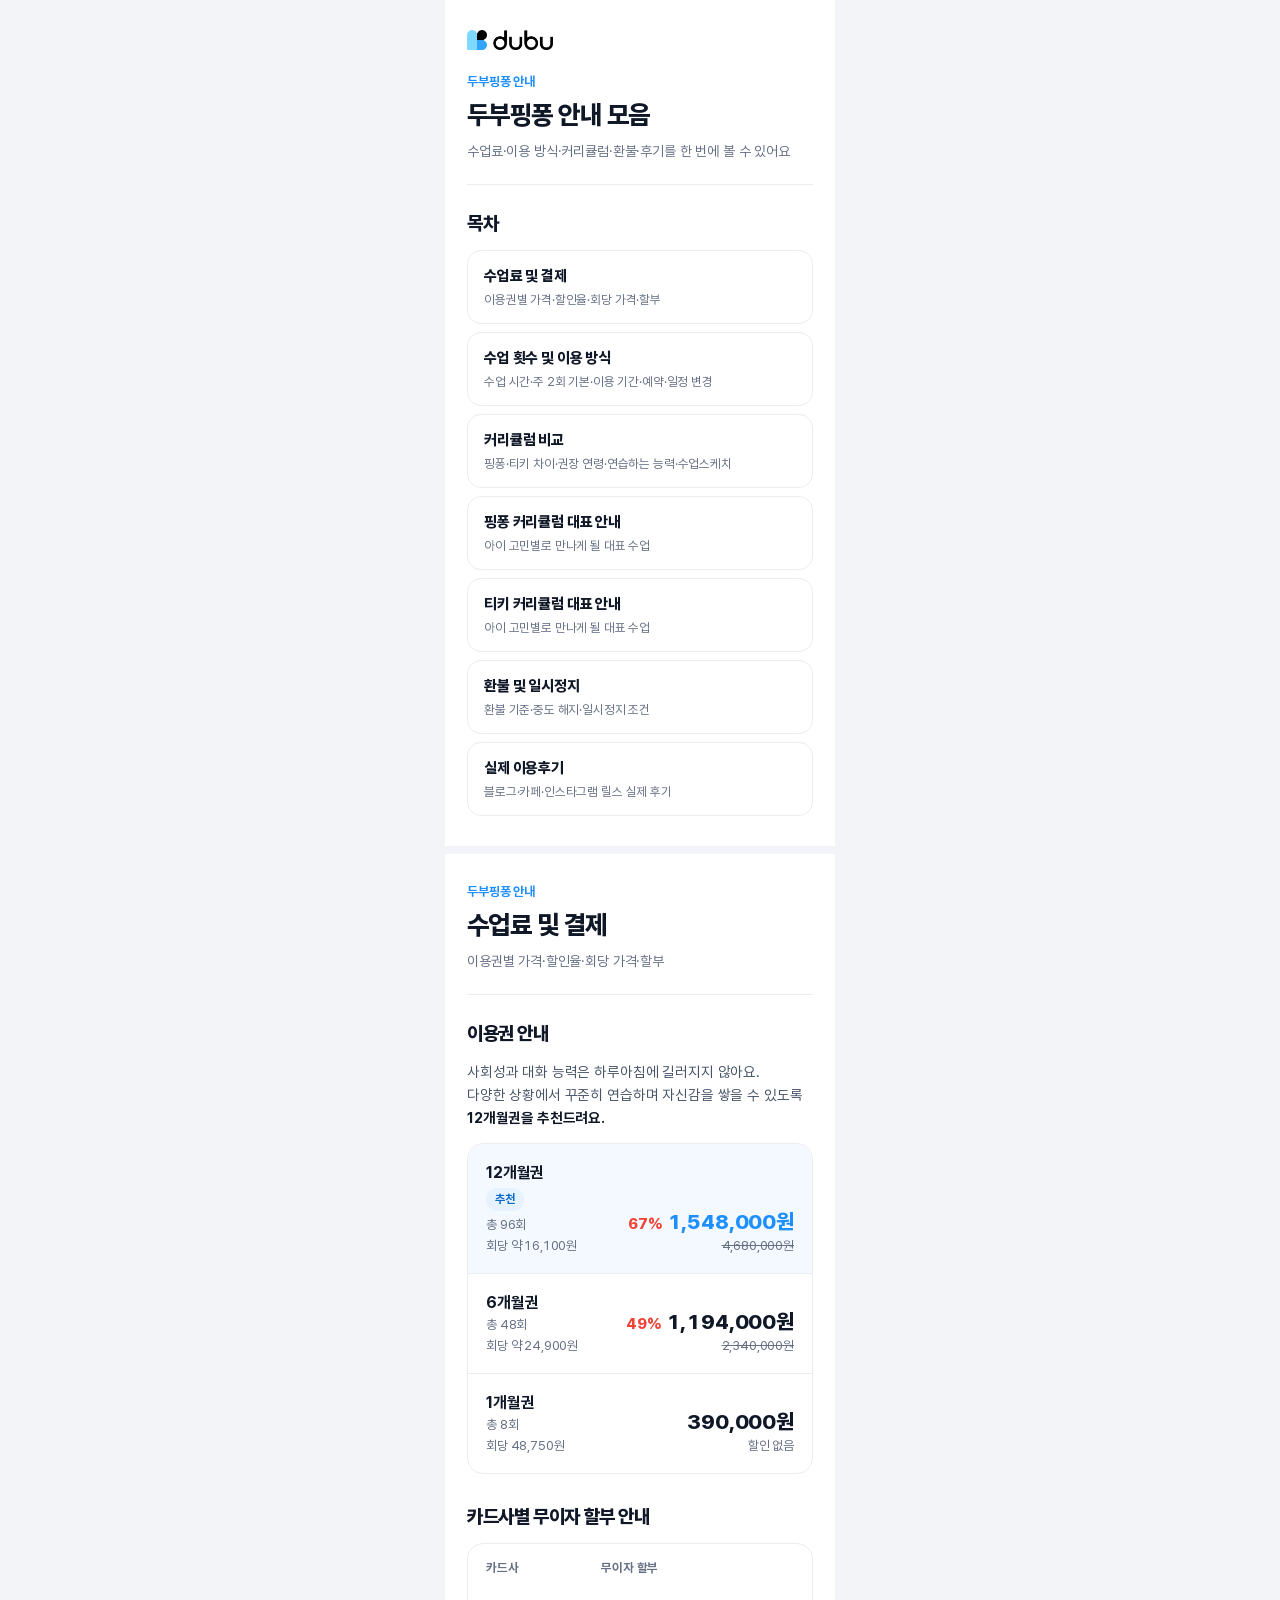
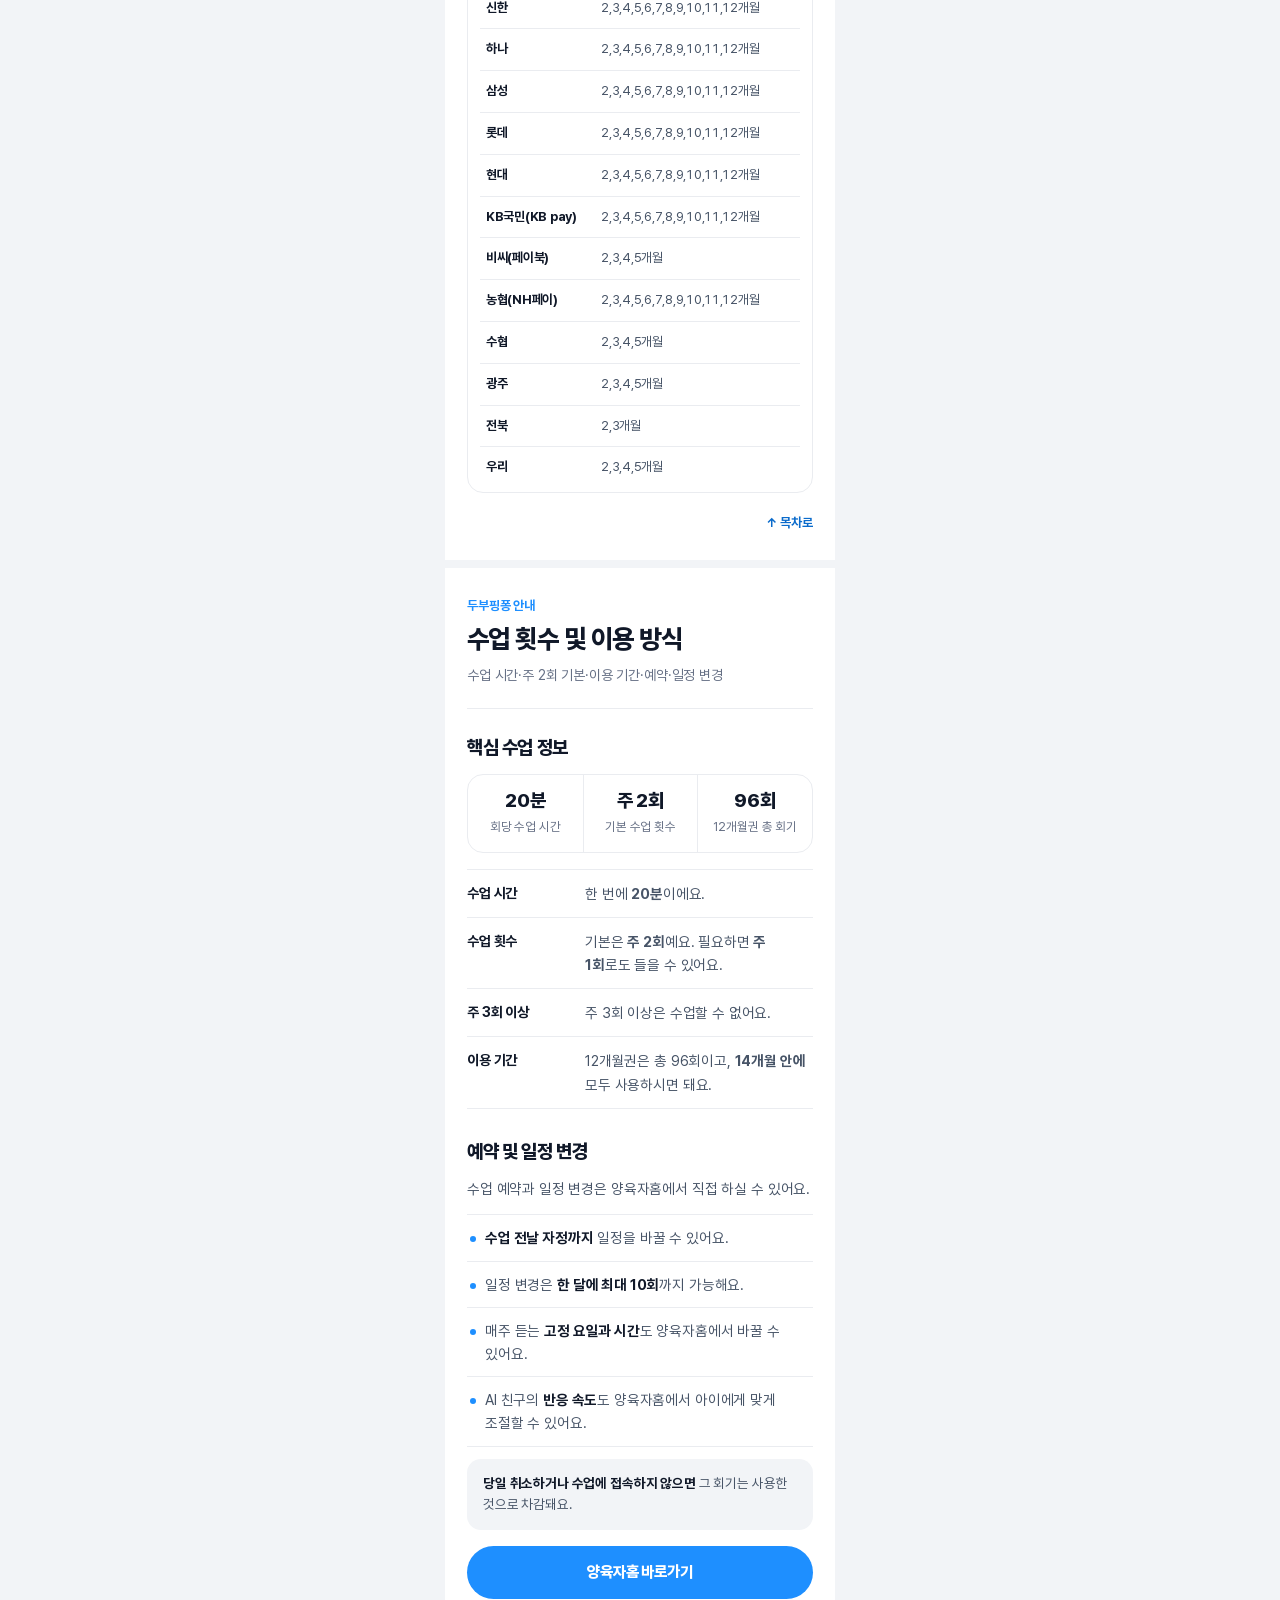
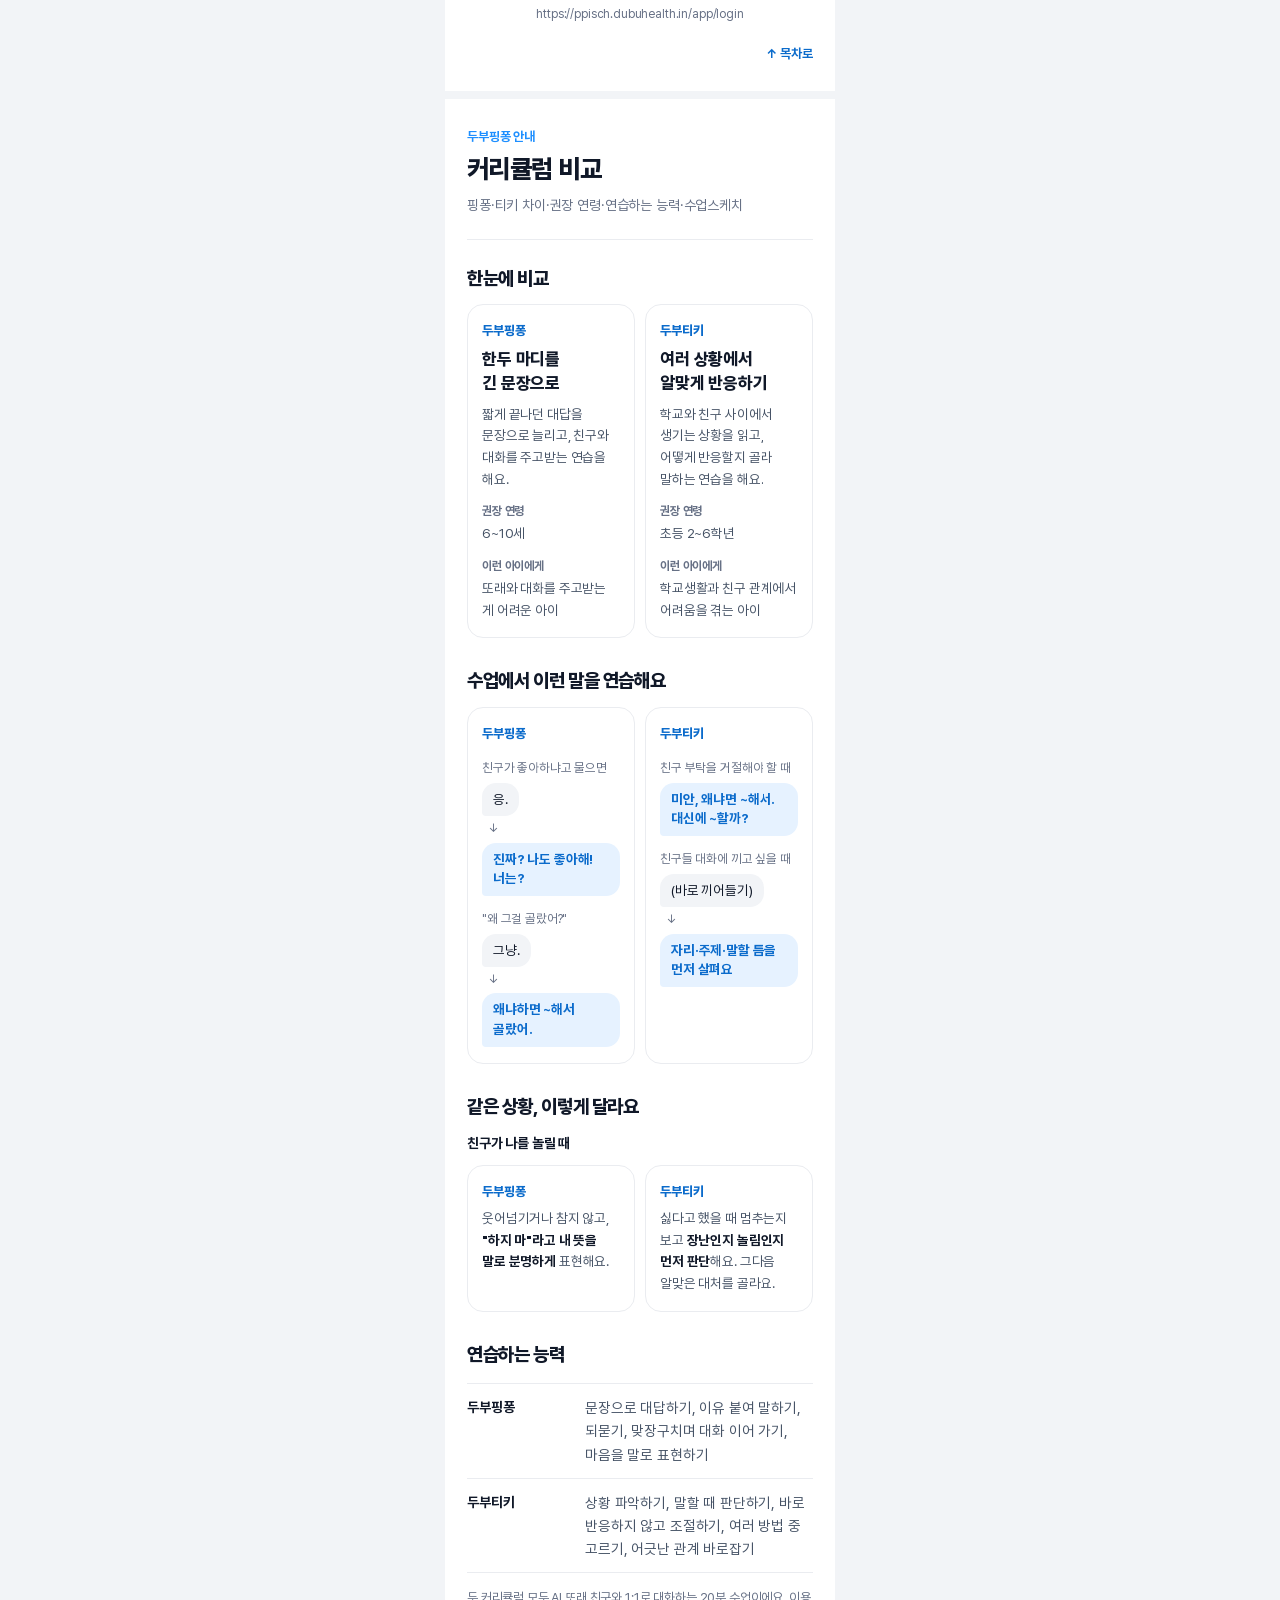
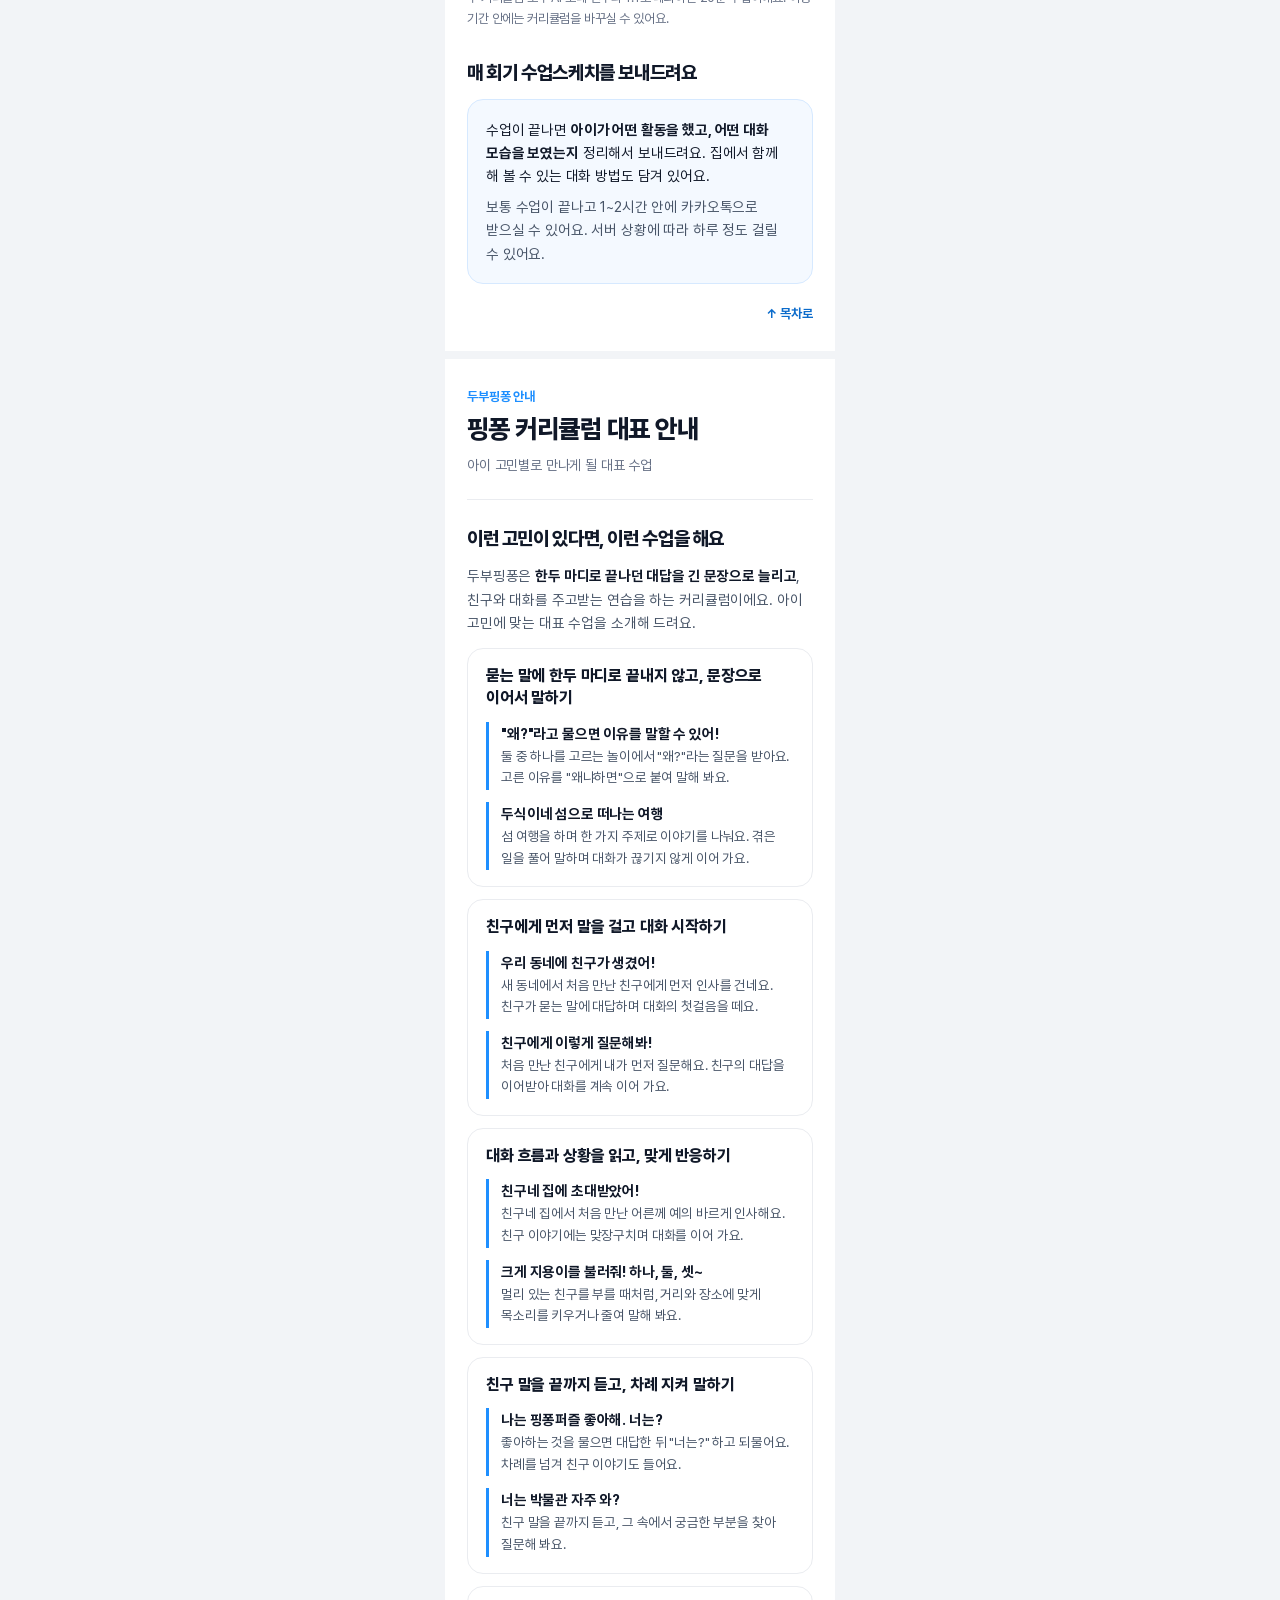
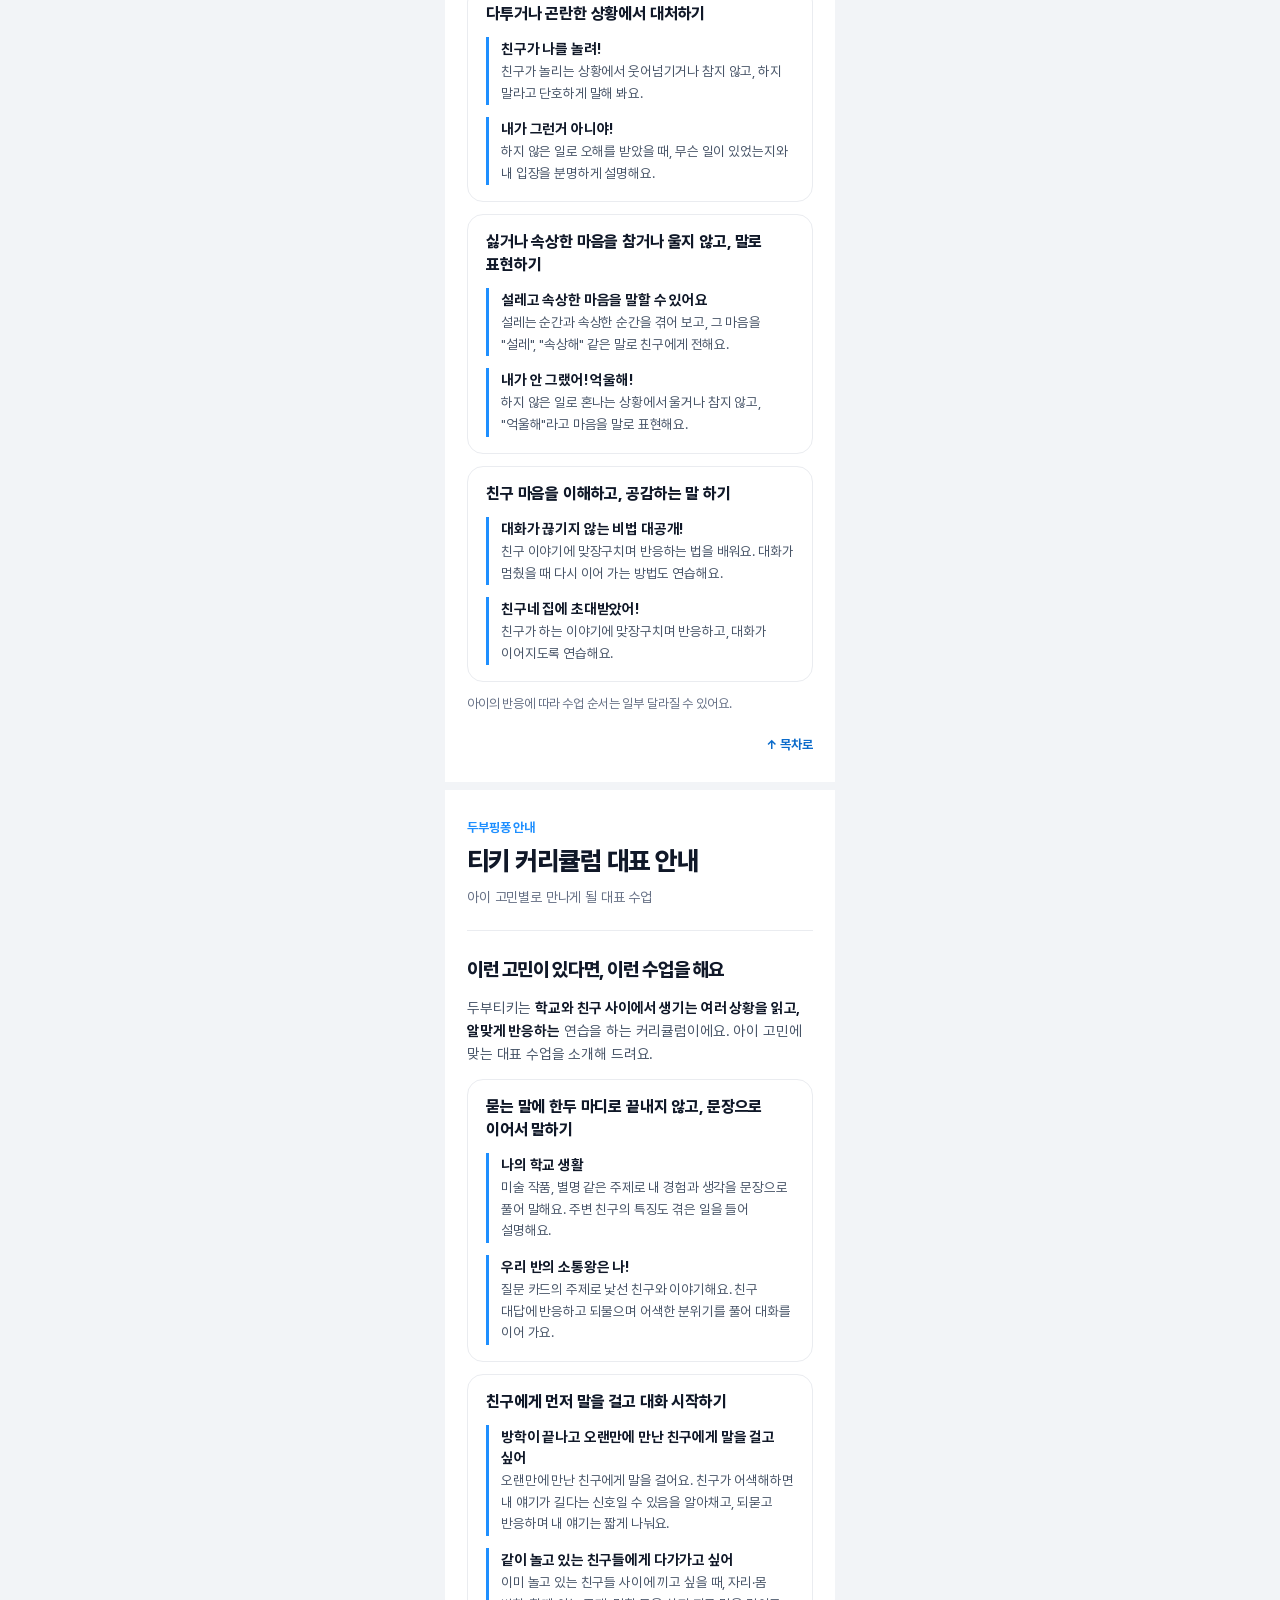
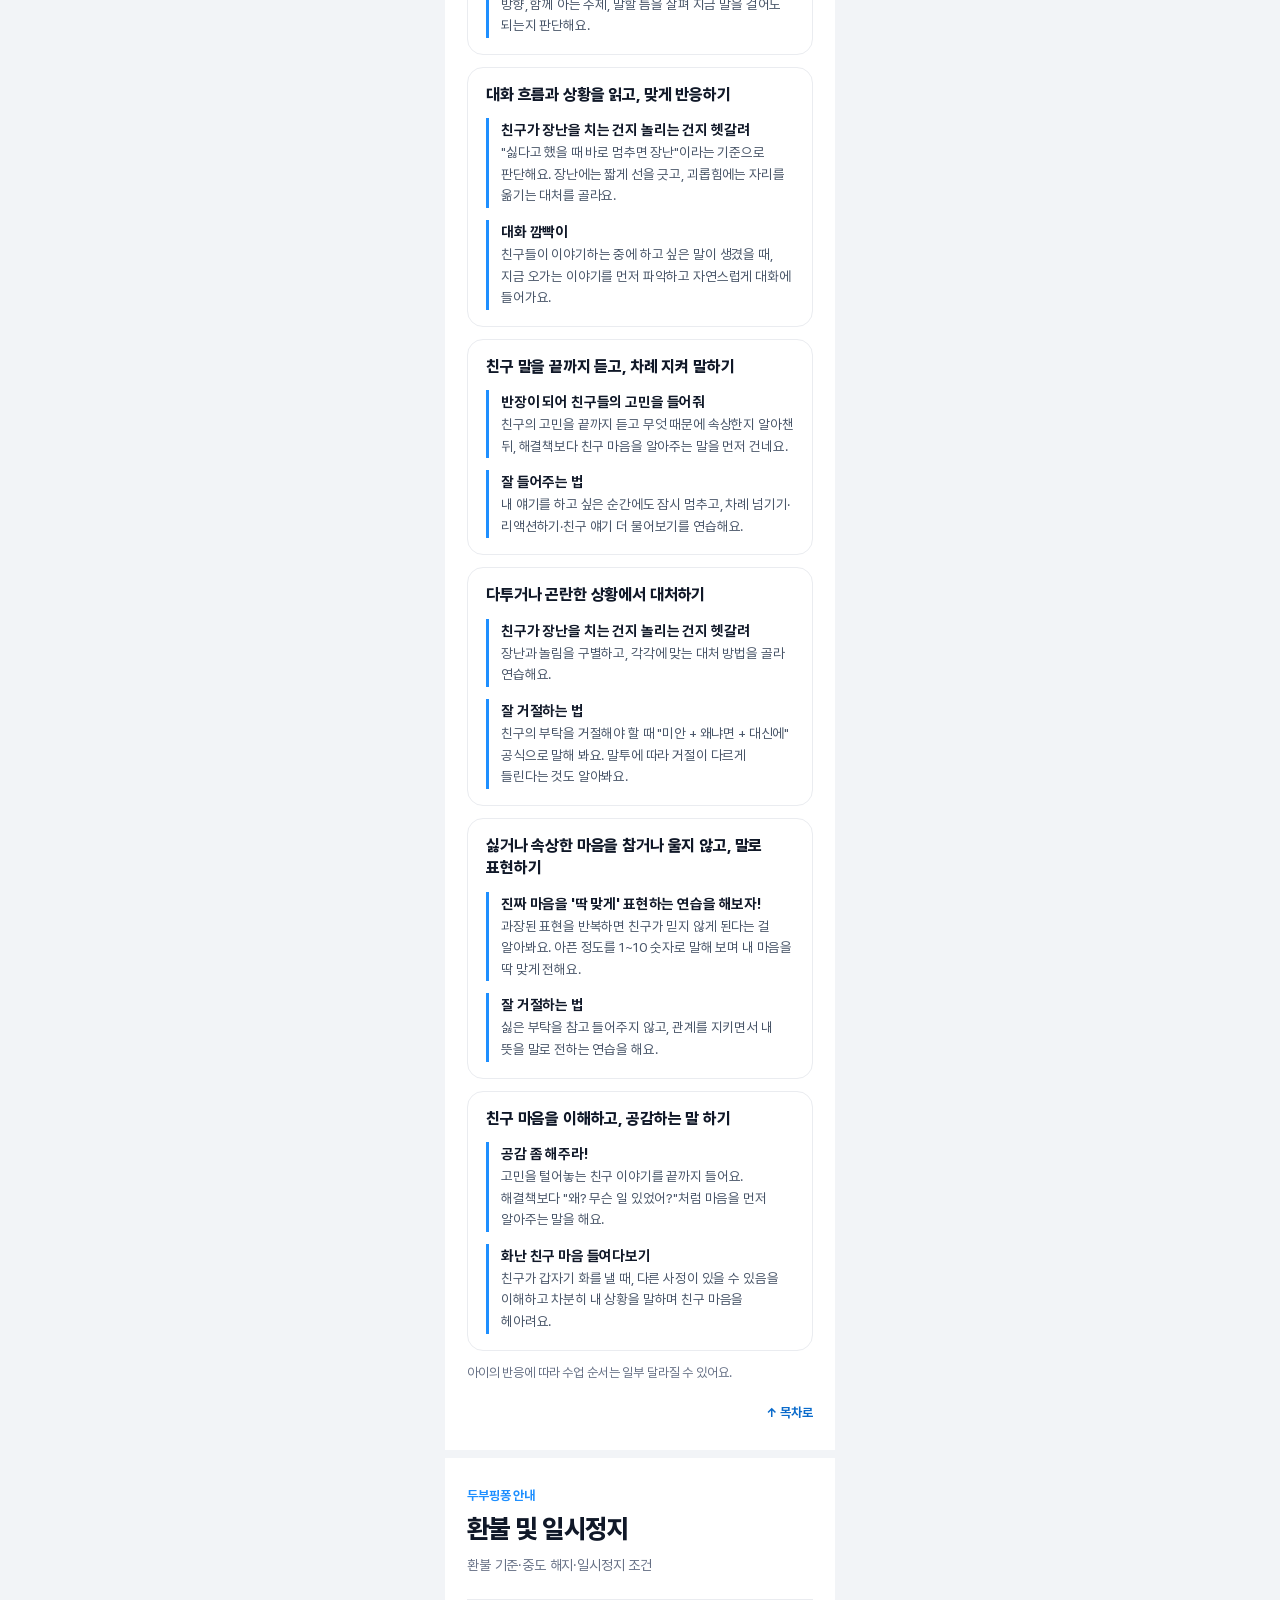
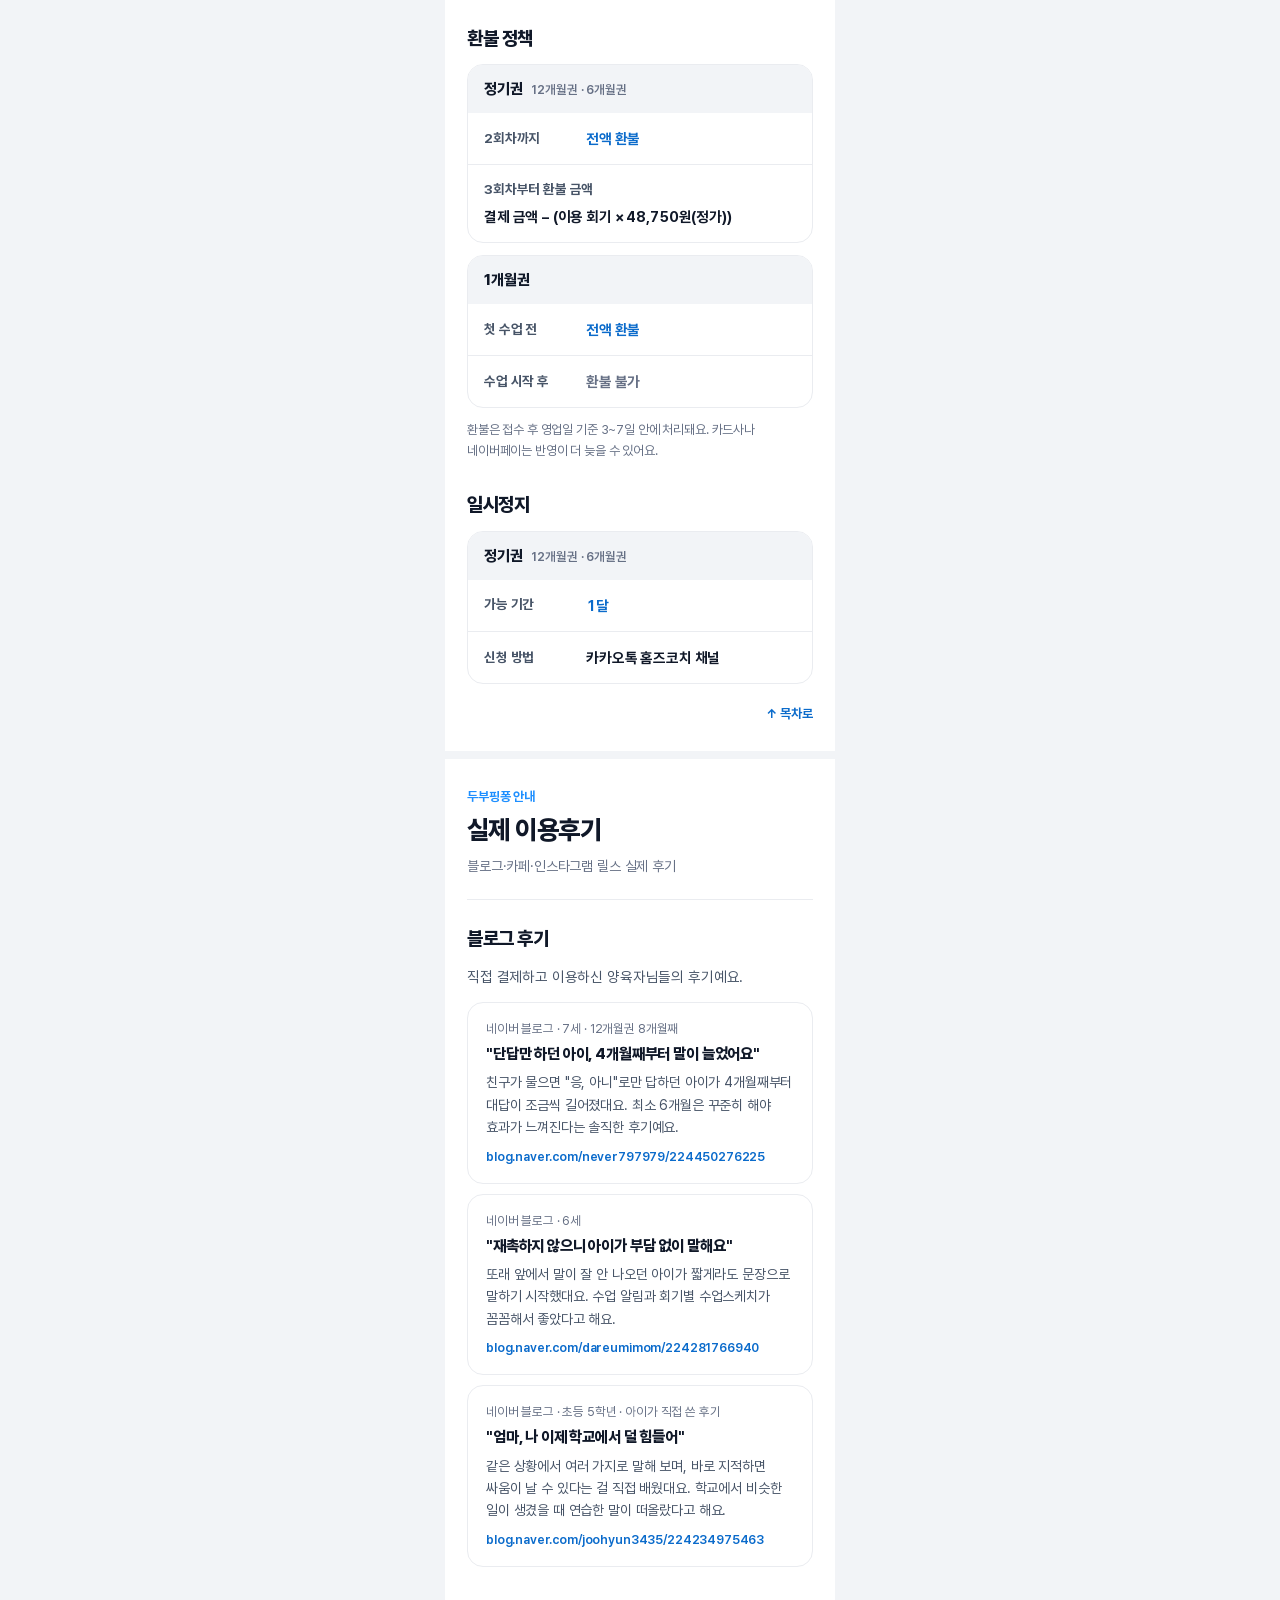
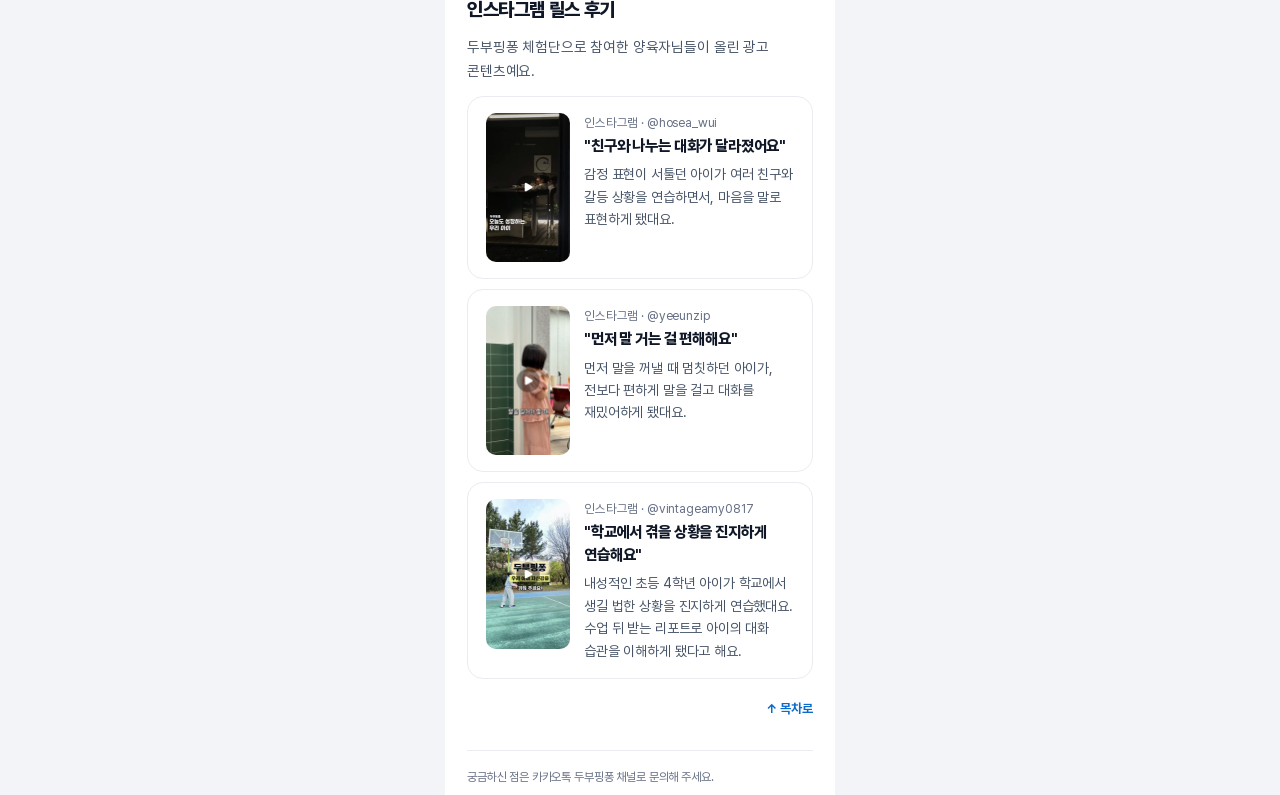
==== index.html @ 9cd6d8c1 "두부핑퐁 고객 안내 페이지 Co-Authored-By: Claude Opus 5.5 <noreply@anthropic.com>" ====
<!doctype html>
<html lang="ko">
<head>
<meta charset="utf-8">
<meta name="viewport" content="width=device-width, initial-scale=1">
<title>두부핑퐁 안내 모음</title>
<meta property="og:title" content="두부핑퐁 안내 모음">
<meta property="og:description" content="수업료·이용 방식·커리큘럼·환불·후기를 한 번에 볼 수 있어요">
<link rel="stylesheet" href="assets/common.css">
<style>
html { scroll-behavior: smooth; }
.toc { list-style: none; margin: 0; padding: 0; }
.toc li + li { margin-top: 8px; }
.toc a { display: block; padding: 13px 16px; border: 1px solid var(--line); border-radius: 14px; color: var(--ink); }
.toc a b { display: block; font-size: 15px; font-weight: 800; }
.toc a span { display: block; font-size: 12.5px; color: var(--muted); margin-top: 2px; }
.part { border-top: 8px solid var(--gray); margin: 0 -22px; padding: 0 22px; scroll-margin-top: 0; }
.part .top { padding-top: 28px; }
.totop { display: block; text-align: right; font-size: 13px; font-weight: 700; margin: -10px 0 26px; }
#fee .install td{font-size:13px;letter-spacing:-0.02em}
#fee .install td:first-child{white-space:nowrap}

#curriculum .two{ display: grid; grid-template-columns: 1fr 1fr; gap: 10px; break-inside: avoid; }
#curriculum .two .card{ padding: 16px 14px; }
#curriculum .two .card + .card{ margin-top: 0; }
#curriculum .name{ font-size: 13px; font-weight: 800; color: var(--blue-deep); margin-bottom: 6px; }
#curriculum .head{ font-size: 17px; font-weight: 800; line-height: 1.4; color: var(--ink); }
#curriculum .two p{ font-size: 13.5px; color: var(--sub); margin-top: 8px; }
#curriculum .label{ display: block; font-size: 12px; font-weight: 700; color: var(--muted); margin-top: 12px; }
#curriculum .label + p{ margin-top: 2px; }
#curriculum .say{ margin-top: 10px; }
#curriculum .say .q{ font-size: 12.5px; color: var(--muted); }
#curriculum .bubble{ display: inline-block; margin-top: 4px; padding: 7px 11px; border-radius: 14px 14px 14px 4px; background: var(--gray); font-size: 13.5px; color: var(--ink); line-height: 1.45; }
#curriculum .bubble.after{ background: var(--blue-soft); color: var(--blue-deep); font-weight: 700; }
#curriculum .arrow{ display: block; font-size: 12px; color: var(--muted); margin: 3px 0 0 6px; }
#curriculum .scene{ font-size: 14px; color: var(--ink); font-weight: 700; margin-bottom: 10px; }
#pingpong .worry{ border: 1px solid var(--line); border-radius: 16px; padding: 16px 18px; break-inside: avoid; }
#pingpong .worry + .worry{ margin-top: 12px; }
#pingpong .worry h3{ margin: 0 0 12px; font-size: 16px; font-weight: 800; line-height: 1.4; }
#pingpong .lesson{ border-left: 3px solid var(--blue); padding: 1px 0 1px 12px; }
#pingpong .lesson + .lesson{ margin-top: 12px; }
#pingpong .lesson .t{ font-size: 14.5px; font-weight: 700; color: var(--ink); line-height: 1.45; }
#pingpong .lesson p{ font-size: 13.5px; color: var(--sub); margin-top: 2px; }
#tiki .worry{ border: 1px solid var(--line); border-radius: 16px; padding: 16px 18px; break-inside: avoid; }
#tiki .worry + .worry{ margin-top: 12px; }
#tiki .worry h3{ margin: 0 0 12px; font-size: 16px; font-weight: 800; line-height: 1.4; }
#tiki .lesson{ border-left: 3px solid var(--blue); padding: 1px 0 1px 12px; }
#tiki .lesson + .lesson{ margin-top: 12px; }
#tiki .lesson .t{ font-size: 14.5px; font-weight: 700; color: var(--ink); line-height: 1.45; }
#tiki .lesson p{ font-size: 13.5px; color: var(--sub); margin-top: 2px; }
#refund .rf{border:1px solid var(--line);border-radius:16px;overflow:hidden;break-inside:avoid}
#refund .rf+.rf{margin-top:12px}
#refund .rf-h{padding:12px 16px;background:var(--gray);font-size:15px;font-weight:800;color:var(--ink)}
#refund .rf-h span{font-size:12.5px;font-weight:600;color:var(--muted);margin-left:6px}
#refund .rf-row{display:grid;grid-template-columns:92px minmax(0,1fr);gap:10px;align-items:center;padding:14px 16px}
#refund .rf-row+.rf-row{border-top:1px solid var(--line)}
#refund .rf .when{font-size:13.5px;font-weight:700;color:var(--sub)}
#refund .rf .what{font-size:14.5px;font-weight:700;color:var(--ink);font-variant-numeric:tabular-nums}
#refund .rf .what b{color:var(--ink)}
#refund .rf .what.big{color:var(--blue-deep)}
#refund .rf .what.muted{color:var(--muted)}
#refund .rf .what{white-space:nowrap}
#refund .rf-row.stack{grid-template-columns:1fr;gap:4px}
#refund .rf .what.normal{font-weight:400;color:var(--sub)}
#refund .rf .lab{display:block;font-size:12px;font-weight:600;color:var(--muted);margin-bottom:2px}
#reviews .review{ border: 1px solid var(--line); border-radius: 16px; padding: 16px 18px; break-inside: avoid; }
#reviews .review + .review{ margin-top: 10px; }
#reviews .review .src{ font-size: 12.5px; color: var(--muted); }
#reviews .review .t{ font-size: 15.5px; font-weight: 800; color: var(--ink); line-height: 1.45; margin: 4px 0 6px; }
#reviews .review p{ font-size: 14px; color: var(--sub); }
#reviews .review .link{ display: block; margin-top: 8px; font-size: 12.5px; font-weight: 600; color: var(--blue-deep); word-break: break-all; }
#reviews .reel{ display: grid; grid-template-columns: 84px minmax(0, 1fr); gap: 14px; align-items: start; }
#reviews .reel .thumb{ border-radius: 10px; overflow: hidden; aspect-ratio: 9 / 16; background: var(--gray); }
#reviews .reel .thumb img{ width: 100%; height: 100%; object-fit: cover; display: block; }
#reviews .reel .t{ margin-top: 2px; }
</style>
</head>
<body>
<main class="doc">

  <header class="top">
    <img class="logo" src="assets/dubu-logo.png" alt="dubu">
    <p class="no">두부핑퐁 안내</p>
    <h1>두부핑퐁 안내 모음</h1>
    <p class="summary">수업료·이용 방식·커리큘럼·환불·후기를 한 번에 볼 수 있어요</p>
  </header>

  <section id="toc">
    <h2>목차</h2>
    <ul class="toc">
      <li><a href="#fee"><b>수업료 및 결제</b><span>이용권별 가격·할인율·회당 가격·할부</span></a></li>
      <li><a href="#schedule"><b>수업 횟수 및 이용 방식</b><span>수업 시간·주 2회 기본·이용 기간·예약·일정 변경</span></a></li>
      <li><a href="#curriculum"><b>커리큘럼 비교</b><span>핑퐁·티키 차이·권장 연령·연습하는 능력·수업스케치</span></a></li>
      <li><a href="#pingpong"><b>핑퐁 커리큘럼 대표 안내</b><span>아이 고민별로 만나게 될 대표 수업</span></a></li>
      <li><a href="#tiki"><b>티키 커리큘럼 대표 안내</b><span>아이 고민별로 만나게 될 대표 수업</span></a></li>
      <li><a href="#refund"><b>환불 및 일시정지</b><span>환불 기준·중도 해지·일시정지 조건</span></a></li>
      <li><a href="#reviews"><b>실제 이용후기</b><span>블로그·카페·인스타그램 릴스 실제 후기</span></a></li>
    </ul>
  </section>

  <div class="part" id="fee">


  <header class="top">
    
    <p class="no">두부핑퐁 안내</p>
    <h1>수업료 및 결제</h1>
    <p class="summary">이용권별 가격·할인율·회당 가격·할부</p>
  </header>

  <section>
    <h2>이용권 안내</h2>
    <p class="lede">사회성과 대화 능력은 하루아침에 길러지지 않아요.<br>다양한 상황에서 꾸준히 연습하며 자신감을 쌓을 수 있도록 <b style="color:var(--ink)">12개월권을 추천드려요.</b></p>

    <div class="passes">
      <div class="pass best">
        <div>
          <div class="name">12개월권</div>
          <span class="badge" style="margin:2px 0 4px">추천</span>
          <div class="meta num">총 96회<br>회당 약 16,100원</div>
        </div>
        <div class="price">
          <span class="rate num">67%</span><span class="big num">1,548,000원</span>
          <span class="unit num"><s>4,680,000원</s></span>
        </div>
      </div>
      <div class="pass">
        <div>
          <div class="name">6개월권</div>
          <div class="meta num">총 48회<br>회당 약 24,900원</div>
        </div>
        <div class="price">
          <span class="rate num">49%</span><span class="big num">1,194,000원</span>
          <span class="unit num"><s>2,340,000원</s></span>
        </div>
      </div>
      <div class="pass">
        <div>
          <div class="name">1개월권</div>
          <div class="meta num">총 8회<br>회당 48,750원</div>
        </div>
        <div class="price">
          <span class="big num">390,000원</span>
          <span class="unit">할인 없음</span>
        </div>
      </div>
    </div>

  </section>

  <section>
    <h2>카드사별 무이자 할부 안내</h2>
    <div class="table-wrap">
      <table class="install">
        <colgroup><col style="width:36%"><col style="width:64%"></colgroup>
        <thead><tr><th>카드사</th><th>무이자 할부</th></tr></thead>
        <tbody>
          <tr><td>신한</td><td>2,3,4,5,6,7,8,9,10,11,12개월</td></tr>
          <tr><td>하나</td><td>2,3,4,5,6,7,8,9,10,11,12개월</td></tr>
          <tr><td>삼성</td><td>2,3,4,5,6,7,8,9,10,11,12개월</td></tr>
          <tr><td>롯데</td><td>2,3,4,5,6,7,8,9,10,11,12개월</td></tr>
          <tr><td>현대</td><td>2,3,4,5,6,7,8,9,10,11,12개월</td></tr>
          <tr><td>KB국민(KB pay)</td><td>2,3,4,5,6,7,8,9,10,11,12개월</td></tr>
          <tr><td>비씨(페이북)</td><td>2,3,4,5개월</td></tr>
          <tr><td>농협(NH페이)</td><td>2,3,4,5,6,7,8,9,10,11,12개월</td></tr>
          <tr><td>수협</td><td>2,3,4,5개월</td></tr>
          <tr><td>광주</td><td>2,3,4,5개월</td></tr>
          <tr><td>전북</td><td>2,3개월</td></tr>
          <tr><td>우리</td><td>2,3,4,5개월</td></tr>
        </tbody>
      </table>
    </div>
  </section>

  


    <a class="totop" href="#toc">↑ 목차로</a>
  </div>
  <div class="part" id="schedule">


  <header class="top">
    
    <p class="no">두부핑퐁 안내</p>
    <h1>수업 횟수 및 이용 방식</h1>
    <p class="summary">수업 시간·주 2회 기본·이용 기간·예약·일정 변경</p>
  </header>

  <section>
    <h2>핵심 수업 정보</h2>
    <div class="facts">
      <div><b class="num">20분</b><span>회당 수업 시간</span></div>
      <div><b>주 2회</b><span>기본 수업 횟수</span></div>
      <div><b class="num">96회</b><span>12개월권 총 회기</span></div>
    </div>

    <dl class="rows mt16">
      <div><dt>수업 시간</dt><dd>한 번에 <b>20분</b>이에요.</dd></div>
      <div><dt>수업 횟수</dt><dd>기본은 <b>주 2회</b>예요. 필요하면 <b>주 1회</b>로도 들을 수 있어요.</dd></div>
      <div><dt>주 3회 이상</dt><dd>주 3회 이상은 수업할 수 없어요.</dd></div>
      <div><dt>이용 기간</dt><dd>12개월권은 총 96회이고, <b>14개월 안에</b> 모두 사용하시면 돼요.</dd></div>
    </dl>
  </section>

  <section>
    <h2>예약 및 일정 변경</h2>
    <p class="lede">수업 예약과 일정 변경은 양육자홈에서 직접 하실 수 있어요.</p>

    <ul class="list">
      <li><b>수업 전날 자정까지</b> 일정을 바꿀 수 있어요.</li>
      <li>일정 변경은 <b>한 달에 최대 10회</b>까지 가능해요.</li>
      <li>매주 듣는 <b>고정 요일과 시간</b>도 양육자홈에서 바꿀 수 있어요.</li>
      <li>AI 친구의 <b>반응 속도</b>도 양육자홈에서 아이에게 맞게 조절할 수 있어요.</li>
    </ul>

    <div class="note mt12">
      <b>당일 취소하거나 수업에 접속하지 않으면</b> 그 회기는 사용한 것으로 차감돼요.
    </div>

    <a class="btn mt16" href="https://ppisch.dubuhealth.in/app/login">양육자홈 바로가기</a>
    <a class="url" href="https://ppisch.dubuhealth.in/app/login">https://ppisch.dubuhealth.in/app/login</a>
  </section>

  


    <a class="totop" href="#toc">↑ 목차로</a>
  </div>
  <div class="part" id="curriculum">


  <header class="top">
    
    <p class="no">두부핑퐁 안내</p>
    <h1>커리큘럼 비교</h1>
    <p class="summary">핑퐁·티키 차이·권장 연령·연습하는 능력·수업스케치</p>
  </header>

  <section>
    <h2>한눈에 비교</h2>
    <div class="two">
      <div class="card">
        <div class="name">두부핑퐁</div>
        <div class="head">한두 마디를<br>긴 문장으로</div>
        <p>짧게 끝나던 대답을 문장으로 늘리고, 친구와 대화를 주고받는 연습을 해요.</p>
        <span class="label">권장 연령</span><p>6~10세</p>
        <span class="label">이런 아이에게</span><p>또래와 대화를 주고받는 게 어려운 아이</p>
      </div>
      <div class="card">
        <div class="name">두부티키</div>
        <div class="head">여러 상황에서<br>알맞게 반응하기</div>
        <p>학교와 친구 사이에서 생기는 상황을 읽고, 어떻게 반응할지 골라 말하는 연습을 해요.</p>
        <span class="label">권장 연령</span><p>초등 2~6학년</p>
        <span class="label">이런 아이에게</span><p>학교생활과 친구 관계에서 어려움을 겪는 아이</p>
      </div>
    </div>
  </section>

  <section>
    <h2>수업에서 이런 말을 연습해요</h2>
    <div class="two">
      <div class="card">
        <div class="name">두부핑퐁</div>
        <div class="say">
          <span class="q">친구가 좋아하냐고 물으면</span><br>
          <span class="bubble">응.</span>
          <span class="arrow">↓</span>
          <span class="bubble after">진짜? 나도 좋아해! 너는?</span>
        </div>
        <div class="say">
          <span class="q">"왜 그걸 골랐어?"</span><br>
          <span class="bubble">그냥.</span>
          <span class="arrow">↓</span>
          <span class="bubble after">왜냐하면 ~해서 골랐어.</span>
        </div>
      </div>
      <div class="card">
        <div class="name">두부티키</div>
        <div class="say">
          <span class="q">친구 부탁을 거절해야 할 때</span><br>
          <span class="bubble after">미안, 왜냐면 ~해서. 대신에 ~할까?</span>
        </div>
        <div class="say">
          <span class="q">친구들 대화에 끼고 싶을 때</span><br>
          <span class="bubble">(바로 끼어들기)</span>
          <span class="arrow">↓</span>
          <span class="bubble after">자리·주제·말할 틈을 먼저 살펴요</span>
        </div>
      </div>
    </div>
  </section>

  <section>
    <h2>같은 상황, 이렇게 달라요</h2>
    <p class="scene">친구가 나를 놀릴 때</p>
    <div class="two">
      <div class="card">
        <div class="name">두부핑퐁</div>
        <p style="margin-top:0">웃어넘기거나 참지 않고, <b style="color:var(--ink)">"하지 마"라고 내 뜻을 말로 분명하게</b> 표현해요.</p>
      </div>
      <div class="card">
        <div class="name">두부티키</div>
        <p style="margin-top:0">싫다고 했을 때 멈추는지 보고 <b style="color:var(--ink)">장난인지 놀림인지 먼저 판단</b>해요. 그다음 알맞은 대처를 골라요.</p>
      </div>
    </div>
  </section>

  <section>
    <h2>연습하는 능력</h2>
    <dl class="rows">
      <div><dt>두부핑퐁</dt><dd>문장으로 대답하기, 이유 붙여 말하기, 되묻기, 맞장구치며 대화 이어 가기, 마음을 말로 표현하기</dd></div>
      <div><dt>두부티키</dt><dd>상황 파악하기, 말할 때 판단하기, 바로 반응하지 않고 조절하기, 여러 방법 중 고르기, 어긋난 관계 바로잡기</dd></div>
    </dl>
    <p class="small mt12">두 커리큘럼 모두 AI 또래 친구와 1:1로 대화하는 20분 수업이에요. 이용 기간 안에는 커리큘럼을 바꾸실 수 있어요.</p>
  </section>

  <section>
    <h2>매 회기 수업스케치를 보내드려요</h2>
    <div class="card tint">
      <p style="color:var(--ink)">수업이 끝나면 <b>아이가 어떤 활동을 했고, 어떤 대화 모습을 보였는지</b> 정리해서 보내드려요. 집에서 함께 해 볼 수 있는 대화 방법도 담겨 있어요.</p>
      <p class="small mt8">보통 수업이 끝나고 1~2시간 안에 카카오톡으로 받으실 수 있어요. 서버 상황에 따라 하루 정도 걸릴 수 있어요.</p>
    </div>
  </section>

  


    <a class="totop" href="#toc">↑ 목차로</a>
  </div>
  <div class="part" id="pingpong">


  <header class="top">
    
    <p class="no">두부핑퐁 안내</p>
    <h1>핑퐁 커리큘럼 대표 안내</h1>
    <p class="summary">아이 고민별로 만나게 될 대표 수업</p>
  </header>

  <section>
    <h2>이런 고민이 있다면, 이런 수업을 해요</h2>
    <p class="lede">두부핑퐁은 <b style="color:var(--ink)">한두 마디로 끝나던 대답을 긴 문장으로 늘리고</b>, 친구와 대화를 주고받는 연습을 하는 커리큘럼이에요. 아이 고민에 맞는 대표 수업을 소개해 드려요.</p>

    <div class="worry">
      <h3>묻는 말에 한두 마디로 끝내지 않고, 문장으로 이어서 말하기</h3>
      <div class="lesson">
        <div class="t">"왜?"라고 물으면 이유를 말할 수 있어!</div>
        <p>둘 중 하나를 고르는 놀이에서 "왜?"라는 질문을 받아요. 고른 이유를 "왜냐하면"으로 붙여 말해 봐요.</p>
      </div>
      <div class="lesson">
        <div class="t">두식이네 섬으로 떠나는 여행</div>
        <p>섬 여행을 하며 한 가지 주제로 이야기를 나눠요. 겪은 일을 풀어 말하며 대화가 끊기지 않게 이어 가요.</p>
      </div>
    </div>

    <div class="worry">
      <h3>친구에게 먼저 말을 걸고 대화 시작하기</h3>
      <div class="lesson">
        <div class="t">우리 동네에 친구가 생겼어!</div>
        <p>새 동네에서 처음 만난 친구에게 먼저 인사를 건네요. 친구가 묻는 말에 대답하며 대화의 첫걸음을 떼요.</p>
      </div>
      <div class="lesson">
        <div class="t">친구에게 이렇게 질문해봐!</div>
        <p>처음 만난 친구에게 내가 먼저 질문해요. 친구의 대답을 이어받아 대화를 계속 이어 가요.</p>
      </div>
    </div>

    <div class="worry">
      <h3>대화 흐름과 상황을 읽고, 맞게 반응하기</h3>
      <div class="lesson">
        <div class="t">친구네 집에 초대받았어!</div>
        <p>친구네 집에서 처음 만난 어른께 예의 바르게 인사해요. 친구 이야기에는 맞장구치며 대화를 이어 가요.</p>
      </div>
      <div class="lesson">
        <div class="t">크게 지용이를 불러줘! 하나, 둘, 셋~</div>
        <p>멀리 있는 친구를 부를 때처럼, 거리와 장소에 맞게 목소리를 키우거나 줄여 말해 봐요.</p>
      </div>
    </div>

    <div class="worry">
      <h3>친구 말을 끝까지 듣고, 차례 지켜 말하기</h3>
      <div class="lesson">
        <div class="t">나는 핑퐁퍼즐 좋아해. 너는?</div>
        <p>좋아하는 것을 물으면 대답한 뒤 "너는?" 하고 되물어요. 차례를 넘겨 친구 이야기도 들어요.</p>
      </div>
      <div class="lesson">
        <div class="t">너는 박물관 자주 와?</div>
        <p>친구 말을 끝까지 듣고, 그 속에서 궁금한 부분을 찾아 질문해 봐요.</p>
      </div>
    </div>

    <div class="worry">
      <h3>다투거나 곤란한 상황에서 대처하기</h3>
      <div class="lesson">
        <div class="t">친구가 나를 놀려!</div>
        <p>친구가 놀리는 상황에서 웃어넘기거나 참지 않고, 하지 말라고 단호하게 말해 봐요.</p>
      </div>
      <div class="lesson">
        <div class="t">내가 그런거 아니야!</div>
        <p>하지 않은 일로 오해를 받았을 때, 무슨 일이 있었는지와 내 입장을 분명하게 설명해요.</p>
      </div>
    </div>

    <div class="worry">
      <h3>싫거나 속상한 마음을 참거나 울지 않고, 말로 표현하기</h3>
      <div class="lesson">
        <div class="t">설레고 속상한 마음을 말할 수 있어요</div>
        <p>설레는 순간과 속상한 순간을 겪어 보고, 그 마음을 "설레", "속상해" 같은 말로 친구에게 전해요.</p>
      </div>
      <div class="lesson">
        <div class="t">내가 안 그랬어! 억울해!</div>
        <p>하지 않은 일로 혼나는 상황에서 울거나 참지 않고, "억울해"라고 마음을 말로 표현해요.</p>
      </div>
    </div>

    <div class="worry">
      <h3>친구 마음을 이해하고, 공감하는 말 하기</h3>
      <div class="lesson">
        <div class="t">대화가 끊기지 않는 비법 대공개!</div>
        <p>친구 이야기에 맞장구치며 반응하는 법을 배워요. 대화가 멈췄을 때 다시 이어 가는 방법도 연습해요.</p>
      </div>
      <div class="lesson">
        <div class="t">친구네 집에 초대받았어!</div>
        <p>친구가 하는 이야기에 맞장구치며 반응하고, 대화가 이어지도록 연습해요.</p>
      </div>
    </div>

    <p class="small mt12">아이의 반응에 따라 수업 순서는 일부 달라질 수 있어요.</p>
  </section>

  


    <a class="totop" href="#toc">↑ 목차로</a>
  </div>
  <div class="part" id="tiki">


  <header class="top">
    
    <p class="no">두부핑퐁 안내</p>
    <h1>티키 커리큘럼 대표 안내</h1>
    <p class="summary">아이 고민별로 만나게 될 대표 수업</p>
  </header>

  <section>
    <h2>이런 고민이 있다면, 이런 수업을 해요</h2>
    <p class="lede">두부티키는 <b style="color:var(--ink)">학교와 친구 사이에서 생기는 여러 상황을 읽고, 알맞게 반응하는</b> 연습을 하는 커리큘럼이에요. 아이 고민에 맞는 대표 수업을 소개해 드려요.</p>

    <div class="worry">
      <h3>묻는 말에 한두 마디로 끝내지 않고, 문장으로 이어서 말하기</h3>
      <div class="lesson">
        <div class="t">나의 학교 생활</div>
        <p>미술 작품, 별명 같은 주제로 내 경험과 생각을 문장으로 풀어 말해요. 주변 친구의 특징도 겪은 일을 들어 설명해요.</p>
      </div>
      <div class="lesson">
        <div class="t">우리 반의 소통왕은 나!</div>
        <p>질문 카드의 주제로 낯선 친구와 이야기해요. 친구 대답에 반응하고 되물으며 어색한 분위기를 풀어 대화를 이어 가요.</p>
      </div>
    </div>

    <div class="worry">
      <h3>친구에게 먼저 말을 걸고 대화 시작하기</h3>
      <div class="lesson">
        <div class="t">방학이 끝나고 오랜만에 만난 친구에게 말을 걸고 싶어</div>
        <p>오랜만에 만난 친구에게 말을 걸어요. 친구가 어색해하면 내 얘기가 길다는 신호일 수 있음을 알아채고, 되묻고 반응하며 내 얘기는 짧게 나눠요.</p>
      </div>
      <div class="lesson">
        <div class="t">같이 놀고 있는 친구들에게 다가가고 싶어</div>
        <p>이미 놀고 있는 친구들 사이에 끼고 싶을 때, 자리·몸 방향, 함께 아는 주제, 말할 틈을 살펴 지금 말을 걸어도 되는지 판단해요.</p>
      </div>
    </div>

    <div class="worry">
      <h3>대화 흐름과 상황을 읽고, 맞게 반응하기</h3>
      <div class="lesson">
        <div class="t">친구가 장난을 치는 건지 놀리는 건지 헷갈려</div>
        <p>"싫다고 했을 때 바로 멈추면 장난"이라는 기준으로 판단해요. 장난에는 짧게 선을 긋고, 괴롭힘에는 자리를 옮기는 대처를 골라요.</p>
      </div>
      <div class="lesson">
        <div class="t">대화 깜빡이</div>
        <p>친구들이 이야기하는 중에 하고 싶은 말이 생겼을 때, 지금 오가는 이야기를 먼저 파악하고 자연스럽게 대화에 들어가요.</p>
      </div>
    </div>

    <div class="worry">
      <h3>친구 말을 끝까지 듣고, 차례 지켜 말하기</h3>
      <div class="lesson">
        <div class="t">반장이 되어 친구들의 고민을 들어줘</div>
        <p>친구의 고민을 끝까지 듣고 무엇 때문에 속상한지 알아챈 뒤, 해결책보다 친구 마음을 알아주는 말을 먼저 건네요.</p>
      </div>
      <div class="lesson">
        <div class="t">잘 들어주는 법</div>
        <p>내 얘기를 하고 싶은 순간에도 잠시 멈추고, 차례 넘기기·리액션하기·친구 얘기 더 물어보기를 연습해요.</p>
      </div>
    </div>

    <div class="worry">
      <h3>다투거나 곤란한 상황에서 대처하기</h3>
      <div class="lesson">
        <div class="t">친구가 장난을 치는 건지 놀리는 건지 헷갈려</div>
        <p>장난과 놀림을 구별하고, 각각에 맞는 대처 방법을 골라 연습해요.</p>
      </div>
      <div class="lesson">
        <div class="t">잘 거절하는 법</div>
        <p>친구의 부탁을 거절해야 할 때 "미안 + 왜냐면 + 대신에" 공식으로 말해 봐요. 말투에 따라 거절이 다르게 들린다는 것도 알아봐요.</p>
      </div>
    </div>

    <div class="worry">
      <h3>싫거나 속상한 마음을 참거나 울지 않고, 말로 표현하기</h3>
      <div class="lesson">
        <div class="t">진짜 마음을 '딱 맞게' 표현하는 연습을 해보자!</div>
        <p>과장된 표현을 반복하면 친구가 믿지 않게 된다는 걸 알아봐요. 아픈 정도를 1~10 숫자로 말해 보며 내 마음을 딱 맞게 전해요.</p>
      </div>
      <div class="lesson">
        <div class="t">잘 거절하는 법</div>
        <p>싫은 부탁을 참고 들어주지 않고, 관계를 지키면서 내 뜻을 말로 전하는 연습을 해요.</p>
      </div>
    </div>

    <div class="worry">
      <h3>친구 마음을 이해하고, 공감하는 말 하기</h3>
      <div class="lesson">
        <div class="t">공감 좀 해주라!</div>
        <p>고민을 털어놓는 친구 이야기를 끝까지 들어요. 해결책보다 "왜? 무슨 일 있었어?"처럼 마음을 먼저 알아주는 말을 해요.</p>
      </div>
      <div class="lesson">
        <div class="t">화난 친구 마음 들여다보기</div>
        <p>친구가 갑자기 화를 낼 때, 다른 사정이 있을 수 있음을 이해하고 차분히 내 상황을 말하며 친구 마음을 헤아려요.</p>
      </div>
    </div>

    <p class="small mt12">아이의 반응에 따라 수업 순서는 일부 달라질 수 있어요.</p>
  </section>

  


    <a class="totop" href="#toc">↑ 목차로</a>
  </div>
  <div class="part" id="refund">


  <header class="top">
    
    <p class="no">두부핑퐁 안내</p>
    <h1>환불 및 일시정지</h1>
    <p class="summary">환불 기준·중도 해지·일시정지 조건</p>
  </header>

  <section>
    <h2>환불 정책</h2>

    <div class="rf">
      <div class="rf-h">정기권 <span>12개월권 · 6개월권</span></div>
      <div class="rf-row">
        <div class="when">2회차까지</div>
        <div class="what big">전액 환불</div>
      </div>
      <div class="rf-row stack">
        <div class="when">3회차부터 환불 금액</div>
        <div class="what">결제 금액 − (이용 회기 × 48,750원(정가))</div>
      </div>
    </div>

    <div class="rf">
      <div class="rf-h">1개월권</div>
      <div class="rf-row">
        <div class="when">첫 수업 전</div>
        <div class="what big">전액 환불</div>
      </div>
      <div class="rf-row">
        <div class="when">수업 시작 후</div>
        <div class="what muted">환불 불가</div>
      </div>
    </div>

    <p class="small mt12">환불은 접수 후 영업일 기준 3~7일 안에 처리돼요. 카드사나 네이버페이는 반영이 더 늦을 수 있어요.</p>
  </section>

  <section>
    <h2>일시정지</h2>
    <div class="rf">
      <div class="rf-h">정기권 <span>12개월권 · 6개월권</span></div>
      <div class="rf-row">
        <div class="when">가능 기간</div>
        <div class="what big">1달</div>
      </div>
      <div class="rf-row">
        <div class="when">신청 방법</div>
        <div class="what">카카오톡 홈즈코치 채널</div>
      </div>
    </div>
  </section>

  


    <a class="totop" href="#toc">↑ 목차로</a>
  </div>
  <div class="part" id="reviews">


  <header class="top">
    
    <p class="no">두부핑퐁 안내</p>
    <h1>실제 이용후기</h1>
    <p class="summary">블로그·카페·인스타그램 릴스 실제 후기</p>
  </header>

  <section>
    <h2>블로그 후기</h2>
    <p class="lede">직접 결제하고 이용하신 양육자님들의 후기예요.</p>

    <div class="review">
      <div class="src">네이버 블로그 · 7세 · 12개월권 8개월째</div>
      <div class="t">"단답만 하던 아이, 4개월째부터 말이 늘었어요"</div>
      <p>친구가 물으면 "응, 아니"로만 답하던 아이가 4개월째부터 대답이 조금씩 길어졌대요. 최소 6개월은 꾸준히 해야 효과가 느껴진다는 솔직한 후기예요.</p>
      <a class="link" href="https://blog.naver.com/never797979/224450276225">blog.naver.com/never797979/224450276225</a>
    </div>
    <div class="review">
      <div class="src">네이버 블로그 · 6세</div>
      <div class="t">"재촉하지 않으니 아이가 부담 없이 말해요"</div>
      <p>또래 앞에서 말이 잘 안 나오던 아이가 짧게라도 문장으로 말하기 시작했대요. 수업 알림과 회기별 수업스케치가 꼼꼼해서 좋았다고 해요.</p>
      <a class="link" href="https://blog.naver.com/dareumimom/224281766940">blog.naver.com/dareumimom/224281766940</a>
    </div>
    <div class="review">
      <div class="src">네이버 블로그 · 초등 5학년 · 아이가 직접 쓴 후기</div>
      <div class="t">"엄마, 나 이제 학교에서 덜 힘들어"</div>
      <p>같은 상황에서 여러 가지로 말해 보며, 바로 지적하면 싸움이 날 수 있다는 걸 직접 배웠대요. 학교에서 비슷한 일이 생겼을 때 연습한 말이 떠올랐다고 해요.</p>
      <a class="link" href="https://blog.naver.com/joohyun3435/224234975463">blog.naver.com/joohyun3435/224234975463</a>
    </div>
  </section>

  <section>
    <h2>인스타그램 릴스 후기</h2>
    <p class="lede">두부핑퐁 체험단으로 참여한 양육자님들이 올린 광고 콘텐츠예요.</p>

    <div class="review reel">
      <div class="thumb"><img src="assets/reviews/hosea_wui.jpg" alt="릴스 썸네일"></div>
      <div>
        <div class="src">인스타그램 · @hosea_wui</div>
        <div class="t">"친구와 나누는 대화가 달라졌어요"</div>
        <p>감정 표현이 서툴던 아이가 여러 친구와 갈등 상황을 연습하면서, 마음을 말로 표현하게 됐대요.</p>
      </div>
    </div>
    <div class="review reel">
      <div class="thumb"><img src="assets/reviews/yeeunzip.jpg" alt="릴스 썸네일"></div>
      <div>
        <div class="src">인스타그램 · @yeeunzip</div>
        <div class="t">"먼저 말 거는 걸 편해해요"</div>
        <p>먼저 말을 꺼낼 때 멈칫하던 아이가, 전보다 편하게 말을 걸고 대화를 재밌어하게 됐대요.</p>
      </div>
    </div>
    <div class="review reel">
      <div class="thumb"><img src="assets/reviews/vintageamy0817.jpg" alt="릴스 썸네일"></div>
      <div>
        <div class="src">인스타그램 · @vintageamy0817</div>
        <div class="t">"학교에서 겪을 상황을 진지하게 연습해요"</div>
        <p>내성적인 초등 4학년 아이가 학교에서 생길 법한 상황을 진지하게 연습했대요. 수업 뒤 받는 리포트로 아이의 대화 습관을 이해하게 됐다고 해요.</p>
      </div>
    </div>
  </section>

  


    <a class="totop" href="#toc">↑ 목차로</a>
  </div>

  <footer class="foot">
    궁금하신 점은 카카오톡 두부핑퐁 채널로 문의해 주세요.
  </footer>

</main>
</body>
</html>
---- assets/common.css ----
/* 두부핑퐁 고객 안내 자료 공통 스타일
   색상·글꼴은 dubuhomes.com/guide 페이지 값을 그대로 썼어요. */

@font-face { font-family: "Pretendard"; font-weight: 400; src: url("fonts/Pretendard-Regular.woff2") format("woff2"); }
@font-face { font-family: "Pretendard"; font-weight: 600; src: url("fonts/Pretendard-SemiBold.woff2") format("woff2"); }
@font-face { font-family: "Pretendard"; font-weight: 700; src: url("fonts/Pretendard-Bold.woff2") format("woff2"); }
@font-face { font-family: "Pretendard"; font-weight: 800; src: url("fonts/Pretendard-ExtraBold.woff2") format("woff2"); }

:root {
  --bg: #ffffff;
  --ink: #101828;
  --sub: #475467;
  --muted: #667085;
  --line: #eaecf0;
  --gray: #f2f4f7;
  --tint: #f4f9ff;
  --blue: #1e8fff;
  --blue-deep: #0b6bcb;
  --blue-soft: #e6f2ff;
  --red: #f04438;
  --f: "Pretendard", "Apple SD Gothic Neo", "Noto Sans KR", "Malgun Gothic", sans-serif;
}

/* 스마트폰 세로 화면 비율의 PDF 페이지 */
@page { size: 390px 844px; margin: 30px 0 34px; }
@page :first { margin-top: 0; }

* { box-sizing: border-box; }
html { -webkit-print-color-adjust: exact; print-color-adjust: exact; }
body {
  margin: 0;
  background: var(--bg);
  color: var(--ink);
  font-family: var(--f);
  font-size: 15px;
  line-height: 1.6;
  letter-spacing: -0.01em;
  word-break: keep-all;
  overflow-wrap: break-word;
}
.doc { max-width: 390px; margin: 0 auto; padding: 0 22px 8px; }
p { margin: 0; }
b, strong { font-weight: 700; }
a { color: var(--blue-deep); text-decoration: none; }
.num { font-variant-numeric: tabular-nums; }

/* 머리말 */
.top { padding: 30px 0 22px; border-bottom: 1px solid var(--line); margin-bottom: 26px; }
.top .logo { height: 20px; display: block; margin-bottom: 22px; }
.top .no { font-size: 13px; font-weight: 700; color: var(--blue); margin-bottom: 4px; }
.top h1 { margin: 0; font-size: 26px; line-height: 1.35; font-weight: 800; letter-spacing: -0.02em; }
.top .summary { margin-top: 8px; font-size: 14px; color: var(--muted); }

/* 섹션 */
section { margin-bottom: 30px; }
section > h2 { margin: 0 0 12px; font-size: 19px; line-height: 1.4; font-weight: 800; letter-spacing: -0.02em; break-after: avoid; }
.lede { color: var(--sub); font-size: 14.5px; margin-bottom: 14px; }
.small { font-size: 13px; color: var(--muted); }

/* 카드 */
.card { border: 1px solid var(--line); border-radius: 16px; padding: 18px; break-inside: avoid; }
.card + .card { margin-top: 12px; }
.card.tint { background: var(--tint); border-color: #d6e9ff; }
.card.gray { background: var(--gray); border-color: var(--gray); }
.card h3 { margin: 0 0 6px; font-size: 16px; font-weight: 800; line-height: 1.4; }
.card p { color: var(--sub); font-size: 14.5px; }
.badge { display: inline-block; font-size: 12px; font-weight: 700; color: var(--blue-deep); background: var(--blue-soft); padding: 2px 9px; border-radius: 999px; vertical-align: 2px; margin-left: 4px; }
.badge.gray { color: var(--sub); background: var(--gray); }

/* 핵심 숫자 3칸 */
.facts { display: grid; grid-template-columns: repeat(3, 1fr); border: 1px solid var(--line); border-radius: 16px; break-inside: avoid; }
.facts.two { grid-template-columns: repeat(2, 1fr); }
.facts > div { padding: 14px 6px; text-align: center; }
.facts > div + div { border-left: 1px solid var(--line); }
.facts b { display: block; font-size: 19px; font-weight: 800; line-height: 1.3; }
.facts span { font-size: 12.5px; color: var(--muted); }

/* 이용권 카드 */
.passes { border: 1px solid var(--line); border-radius: 16px; overflow: hidden; break-inside: avoid; }
.pass { padding: 16px 18px; display: grid; grid-template-columns: minmax(0, 1fr) auto; gap: 2px 12px; align-items: end; }
.pass + .pass { border-top: 1px solid var(--line); }
.pass.best { background: var(--tint); }
.pass .name { font-size: 16px; font-weight: 700; }
.pass .name .badge { margin-left: 6px; }
.pass .meta { font-size: 13px; color: var(--muted); }
.pass .price { text-align: right; }
.pass .rate { font-size: 15px; font-weight: 800; color: var(--red); margin-right: 4px; }
.pass .big { font-size: 21px; font-weight: 800; line-height: 1.3; }
.pass.best .big { color: var(--blue); }
.pass .unit { display: block; font-size: 13px; color: var(--muted); }

/* 표 */
table { width: 100%; border-collapse: collapse; table-layout: fixed; font-size: 13.5px; break-inside: avoid; }
th, td { text-align: left; padding: 10px 6px; border-bottom: 1px solid var(--line); vertical-align: top; }
thead th { font-size: 12.5px; font-weight: 700; color: var(--muted); }
td { color: var(--sub); font-variant-numeric: tabular-nums; }
td:first-child, th[scope="row"] { color: var(--ink); font-weight: 700; }
td.hl, th.hl { color: var(--blue-deep); font-weight: 700; }
.table-wrap { border: 1px solid var(--line); border-radius: 16px; padding: 4px 12px; break-inside: avoid; }
.table-wrap tr:last-child td, .table-wrap tr:last-child th { border-bottom: 0; }

/* 목록 */
.list { list-style: none; margin: 0; padding: 0; }
.list li { position: relative; padding: 11px 0 11px 18px; border-top: 1px solid var(--line); font-size: 14.5px; color: var(--sub); break-inside: avoid; }
.list li:last-child { border-bottom: 1px solid var(--line); }
.list li::before { content: ""; position: absolute; left: 3px; top: 21px; width: 6px; height: 6px; border-radius: 50%; background: var(--blue); }
.list li b { color: var(--ink); }

/* 정의 목록 (항목 - 설명) */
.rows { border-top: 1px solid var(--line); }
.rows > div { display: grid; grid-template-columns: 108px minmax(0, 1fr); gap: 10px; padding: 12px 0; border-bottom: 1px solid var(--line); break-inside: avoid; }
.rows dt, .rows .k { font-size: 14px; font-weight: 700; color: var(--ink); }
.rows dd, .rows .v { margin: 0; font-size: 14.5px; color: var(--sub); }
.rows .v b { color: var(--ink); }

/* 알림 상자 */
.note { border-radius: 14px; background: var(--gray); padding: 14px 16px; font-size: 13.5px; color: var(--sub); break-inside: avoid; }
.note b { color: var(--ink); }
.note.blue { background: var(--tint); }

/* 버튼 모양 링크 */
.btn { display: block; text-align: center; border-radius: 999px; background: var(--blue); color: #fff; font-weight: 800; font-size: 15.5px; padding: 14px; break-inside: avoid; }
.btn.line { background: #fff; color: var(--blue-deep); border: 1.5px solid var(--blue); }
.url { display: block; text-align: center; font-size: 12px; color: var(--muted); margin-top: 6px; word-break: break-all; }

/* 맺음말 */
.foot { margin-top: 30px; padding-top: 16px; border-top: 1px solid var(--line); font-size: 12px; color: var(--muted); line-height: 1.7; break-inside: avoid; }

.page-break { break-before: page; }
.keep { break-inside: avoid; }
.mt8 { margin-top: 8px; } .mt12 { margin-top: 12px; } .mt16 { margin-top: 16px; }

/* 화면에서 볼 때 (브라우저로 HTML을 열었을 때) */
@media screen {
  body { background: #f2f4f7; }
  .doc { background: #fff; min-height: 100vh; }
}
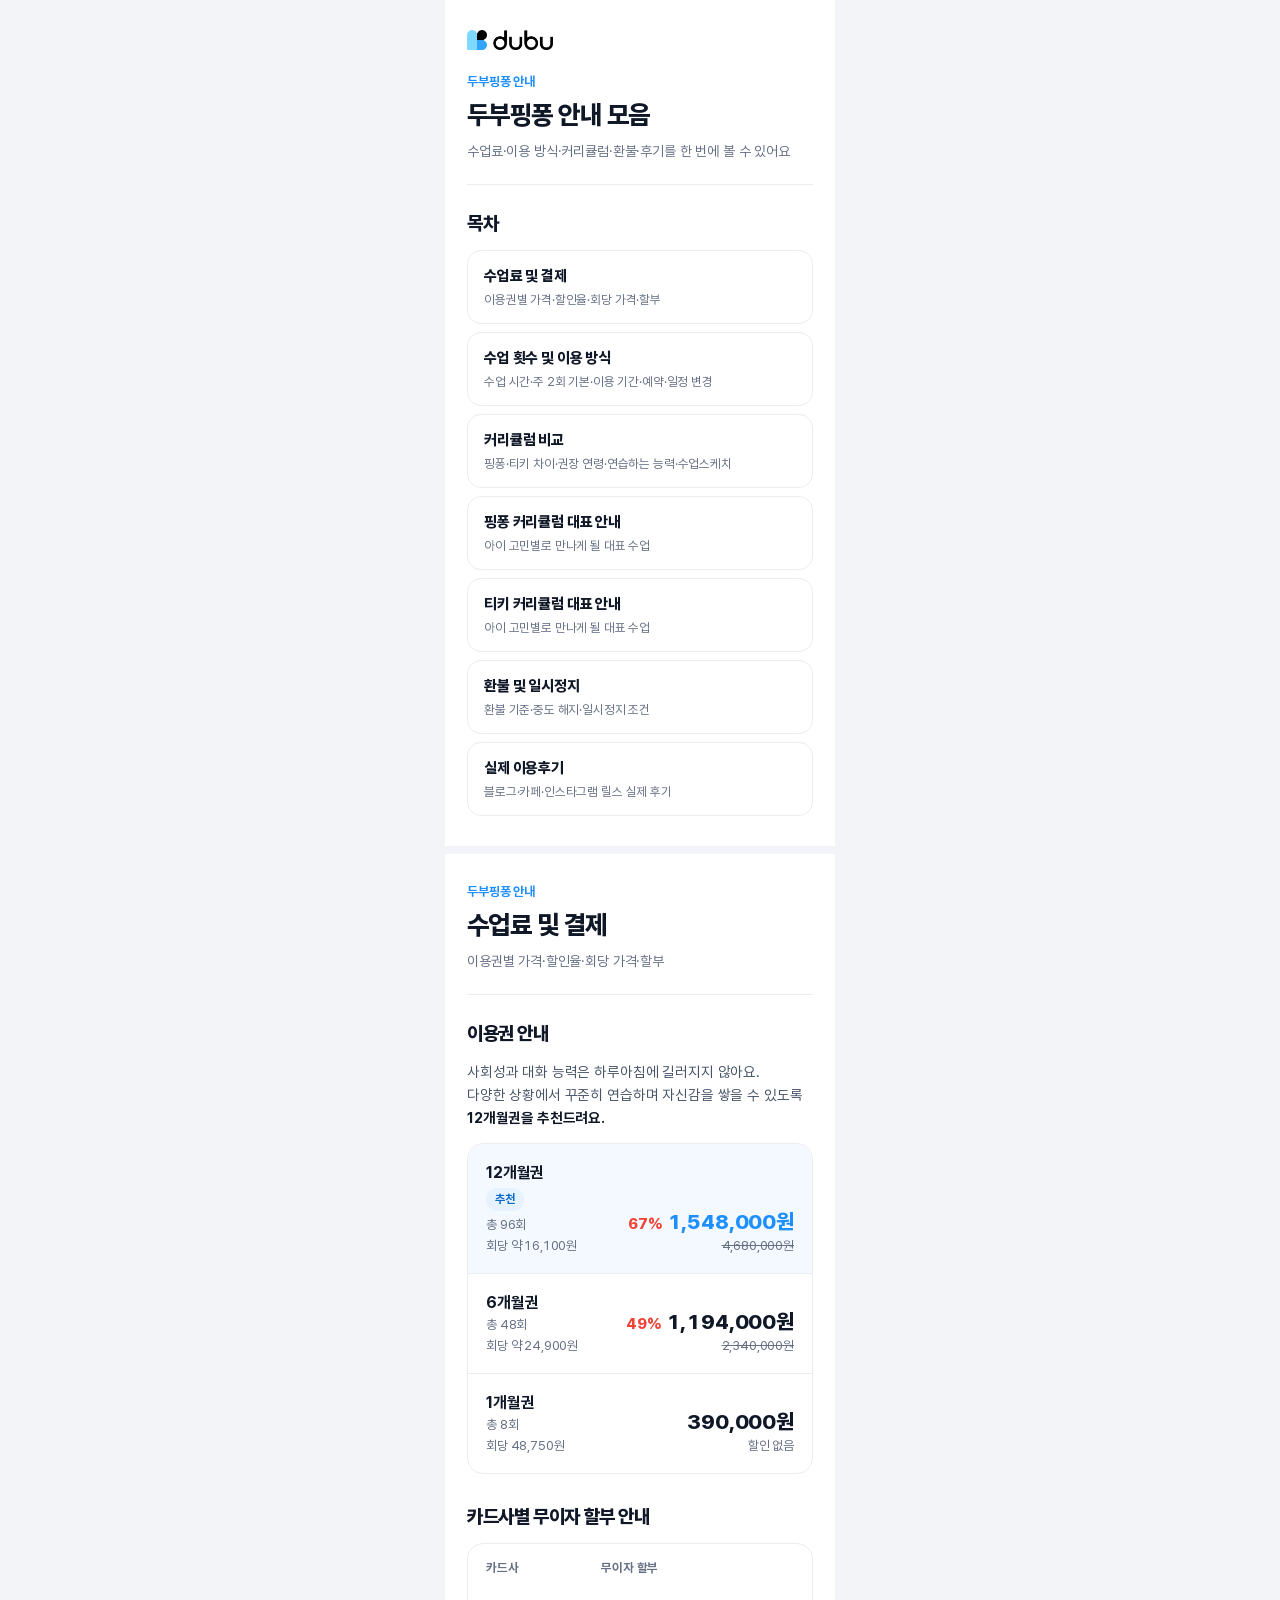
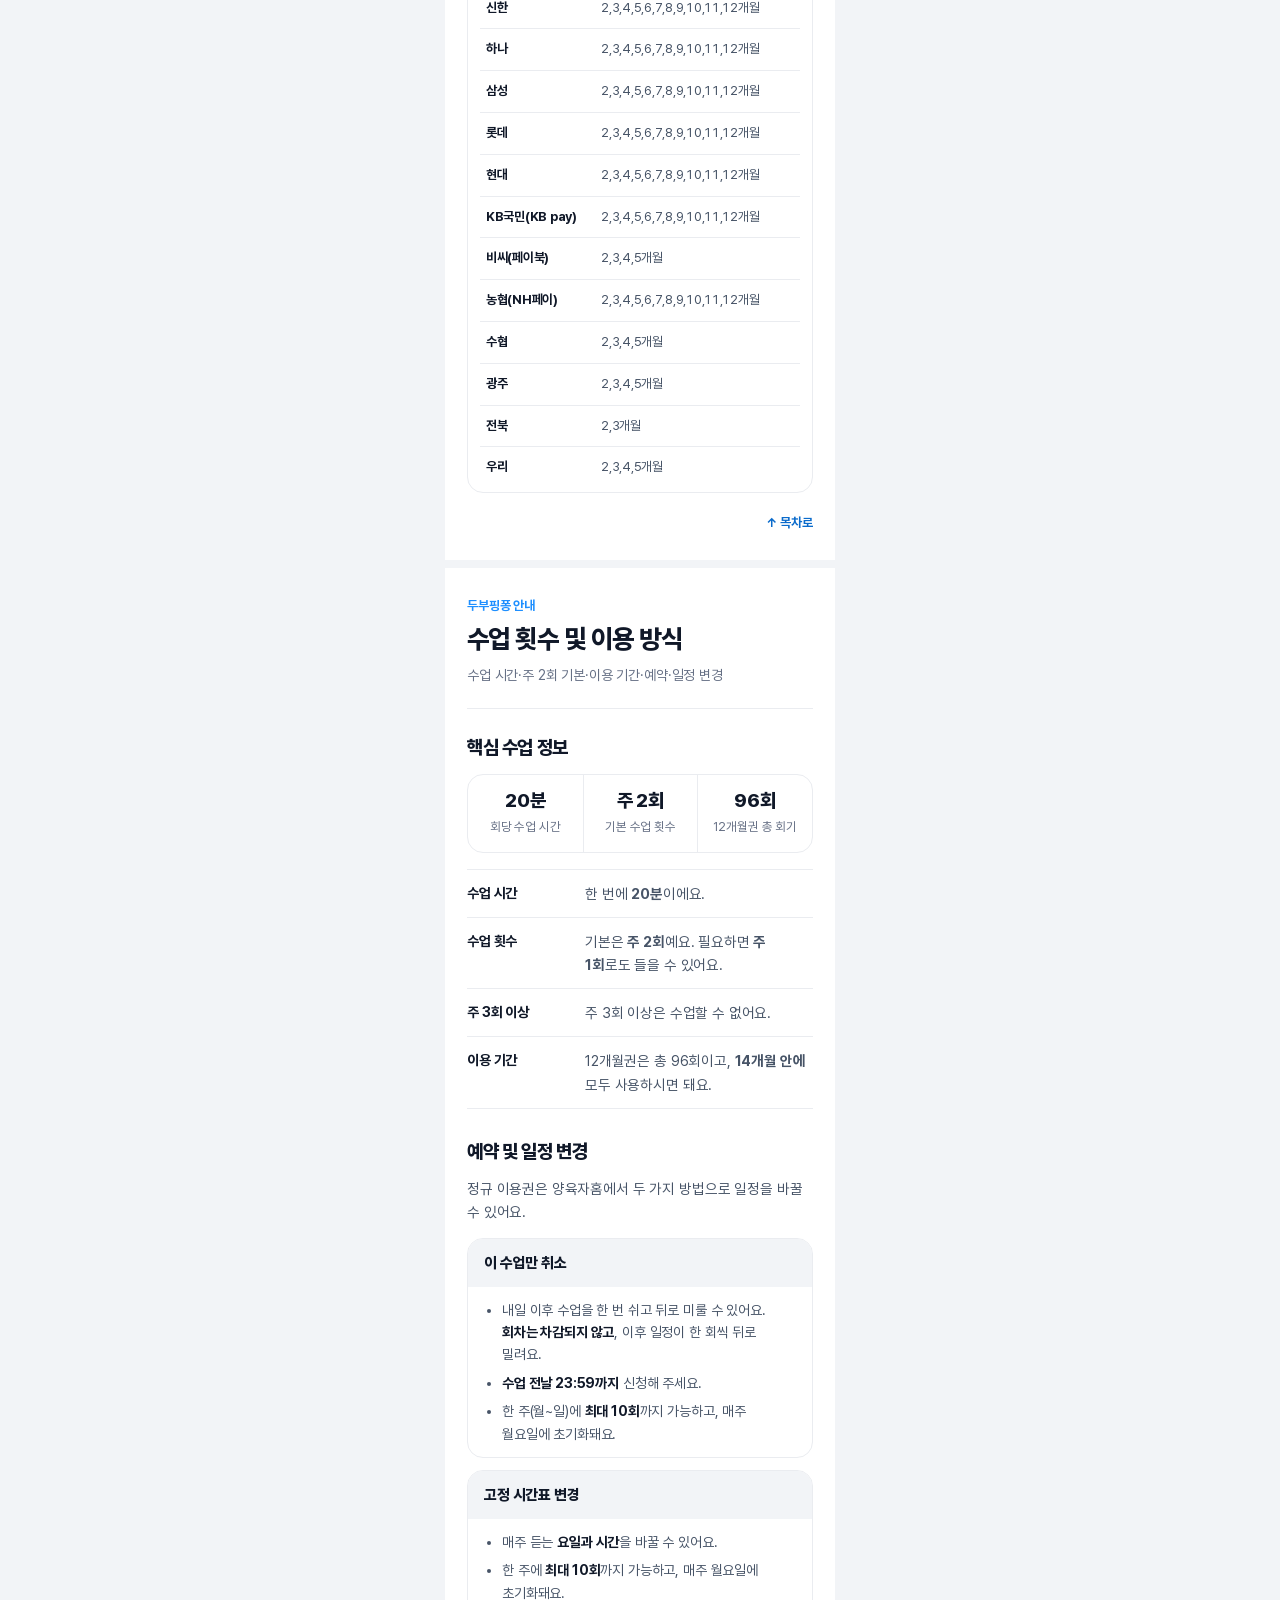
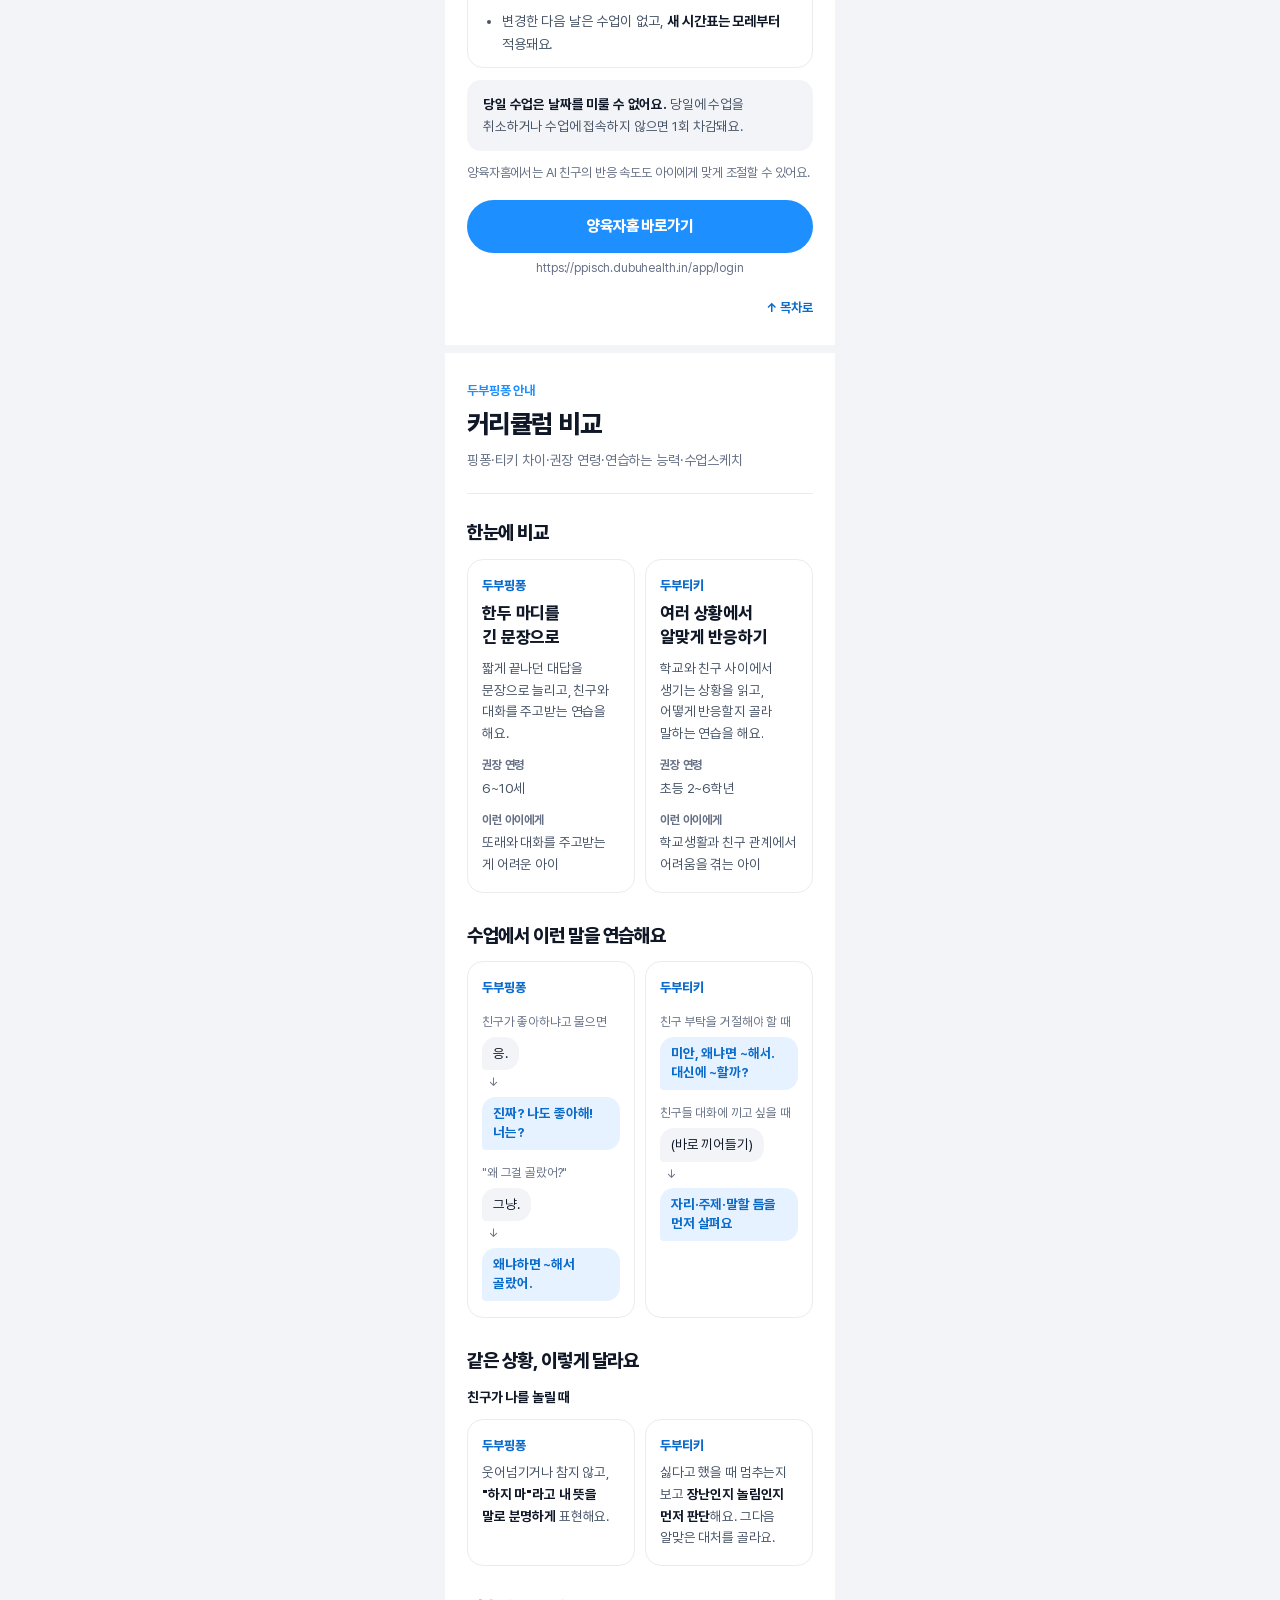
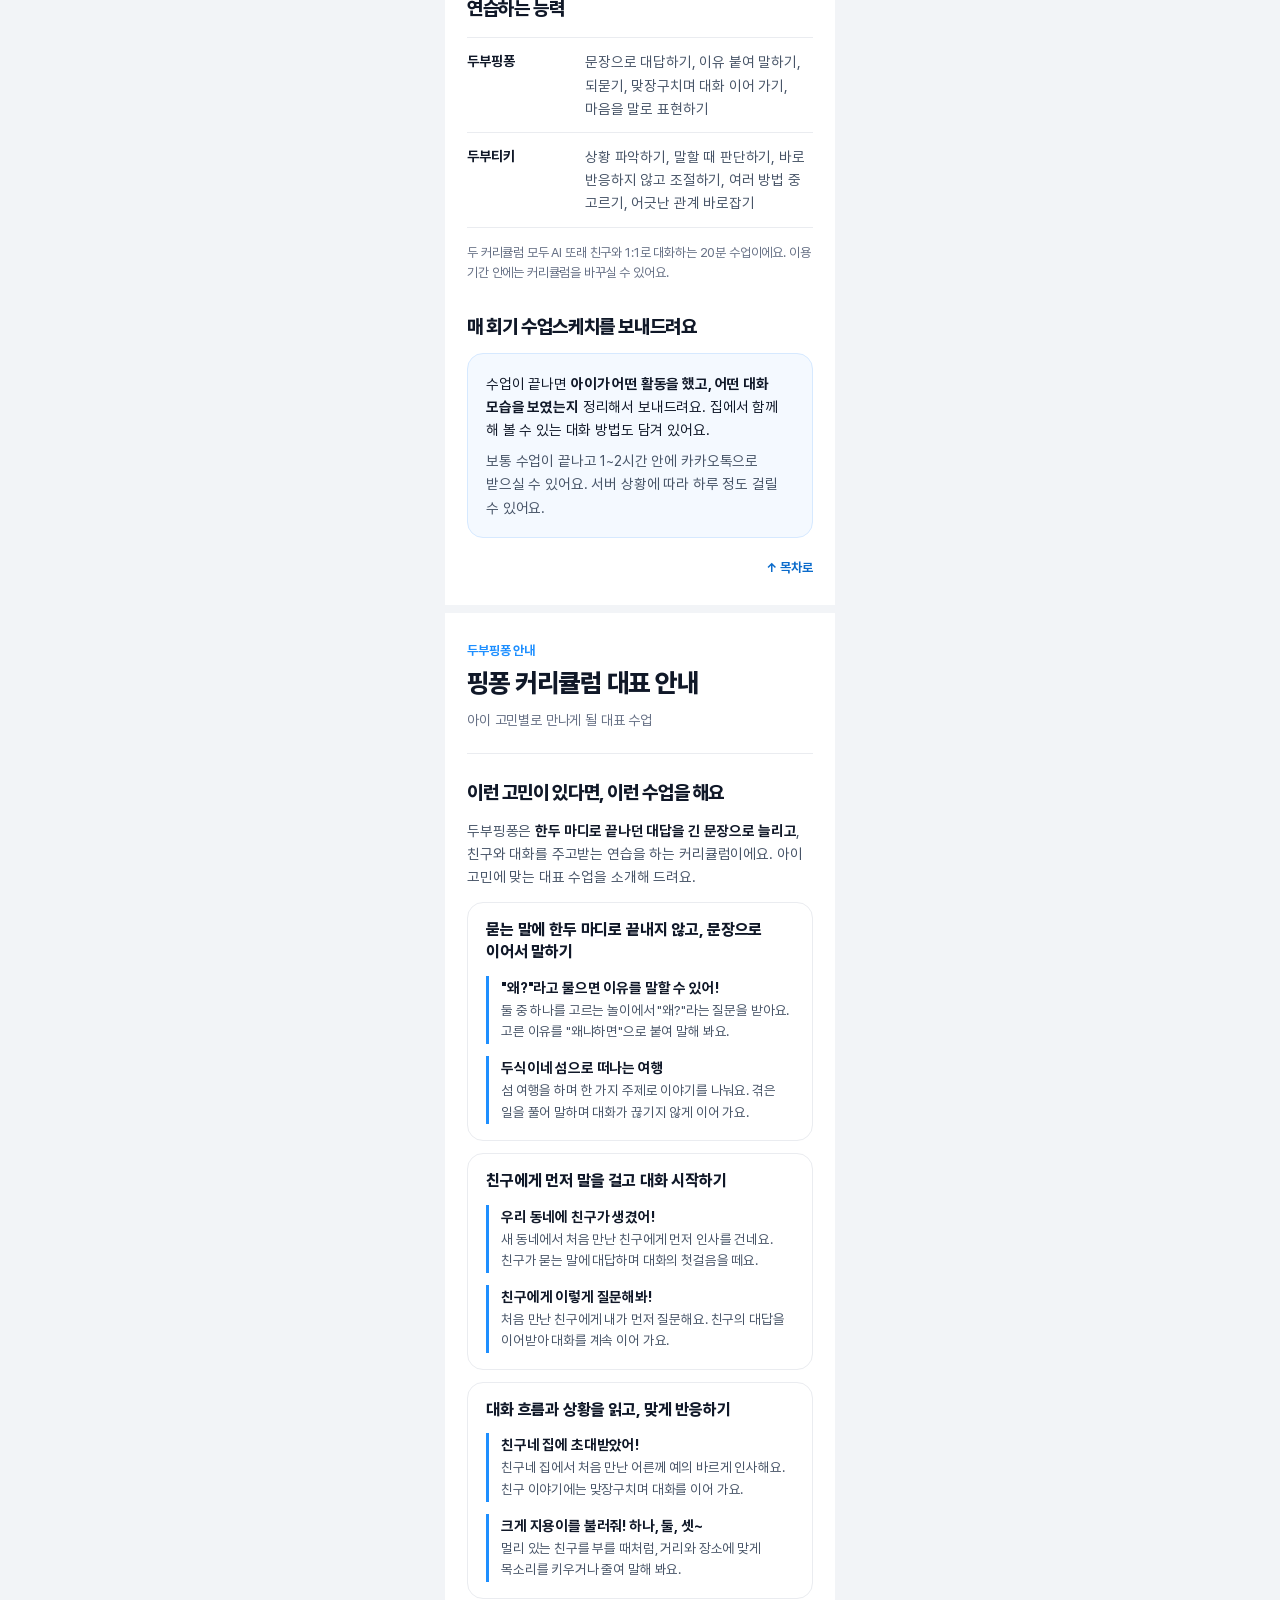
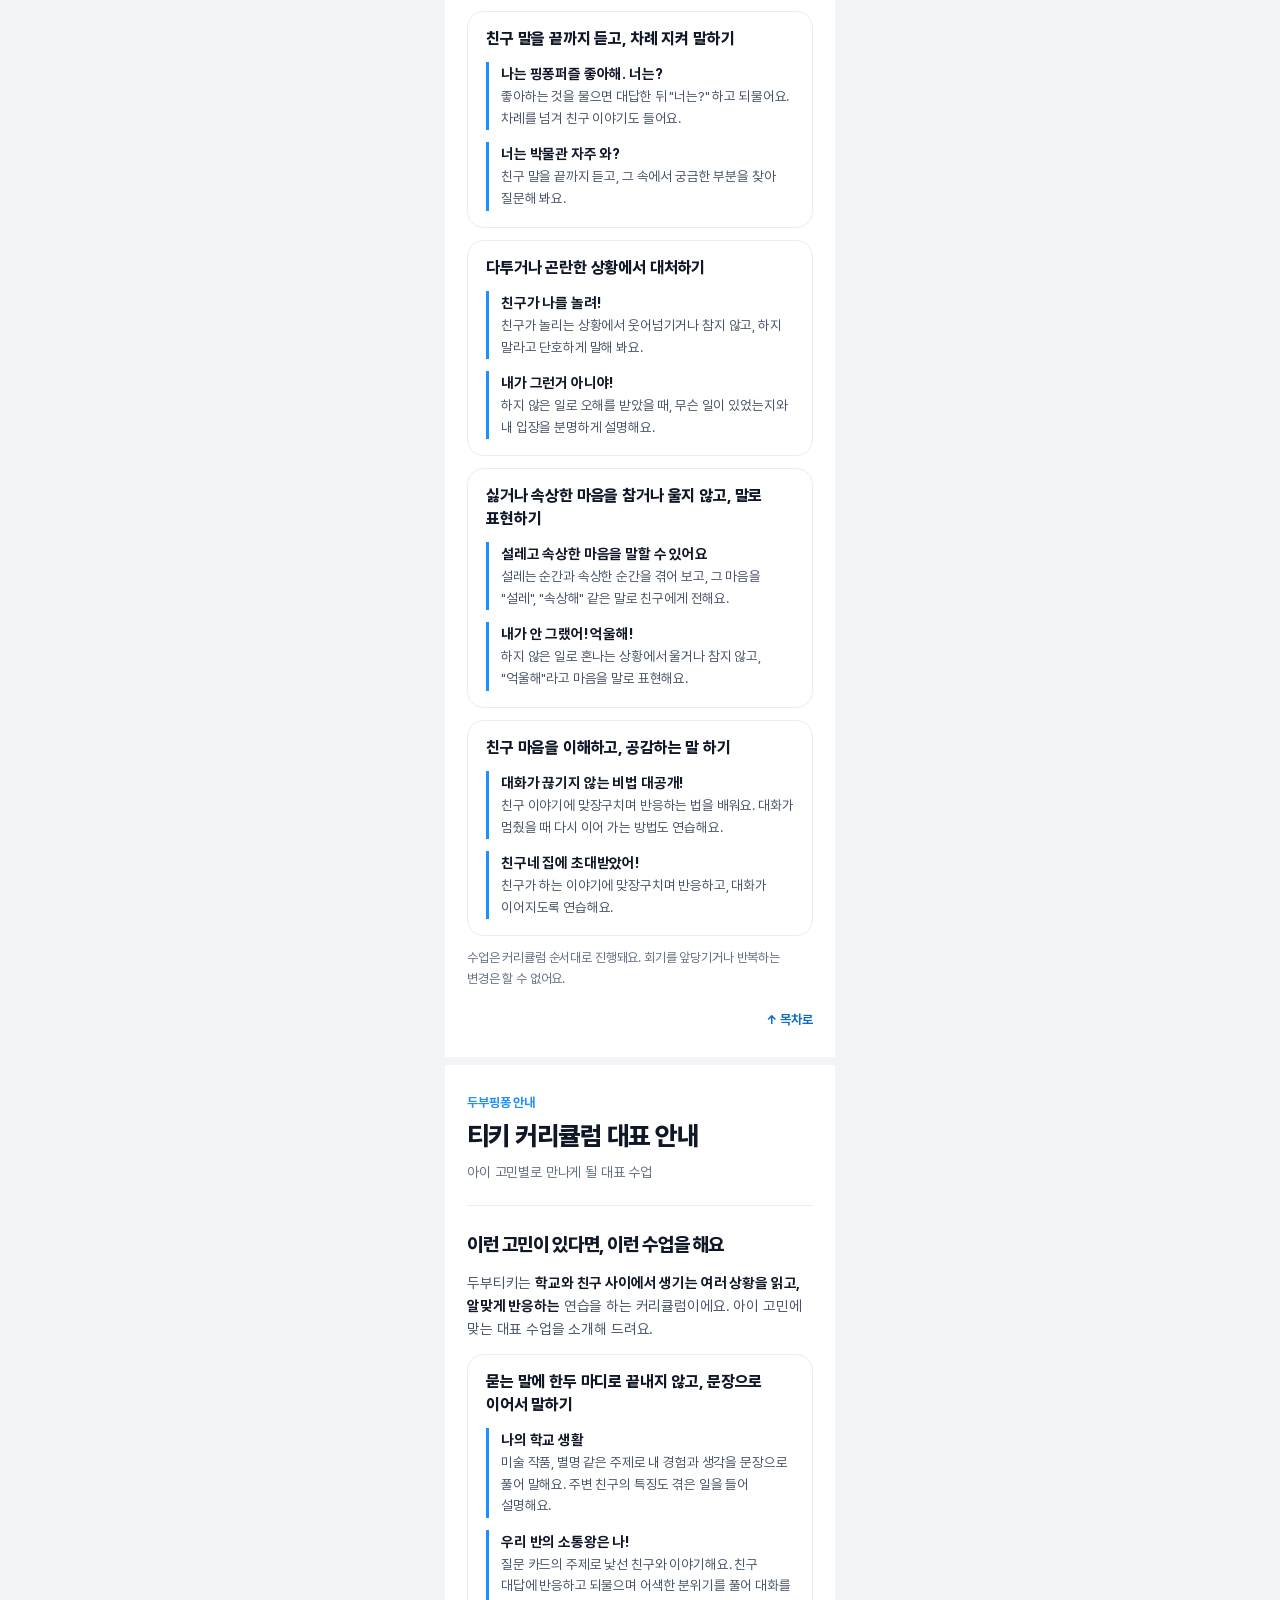
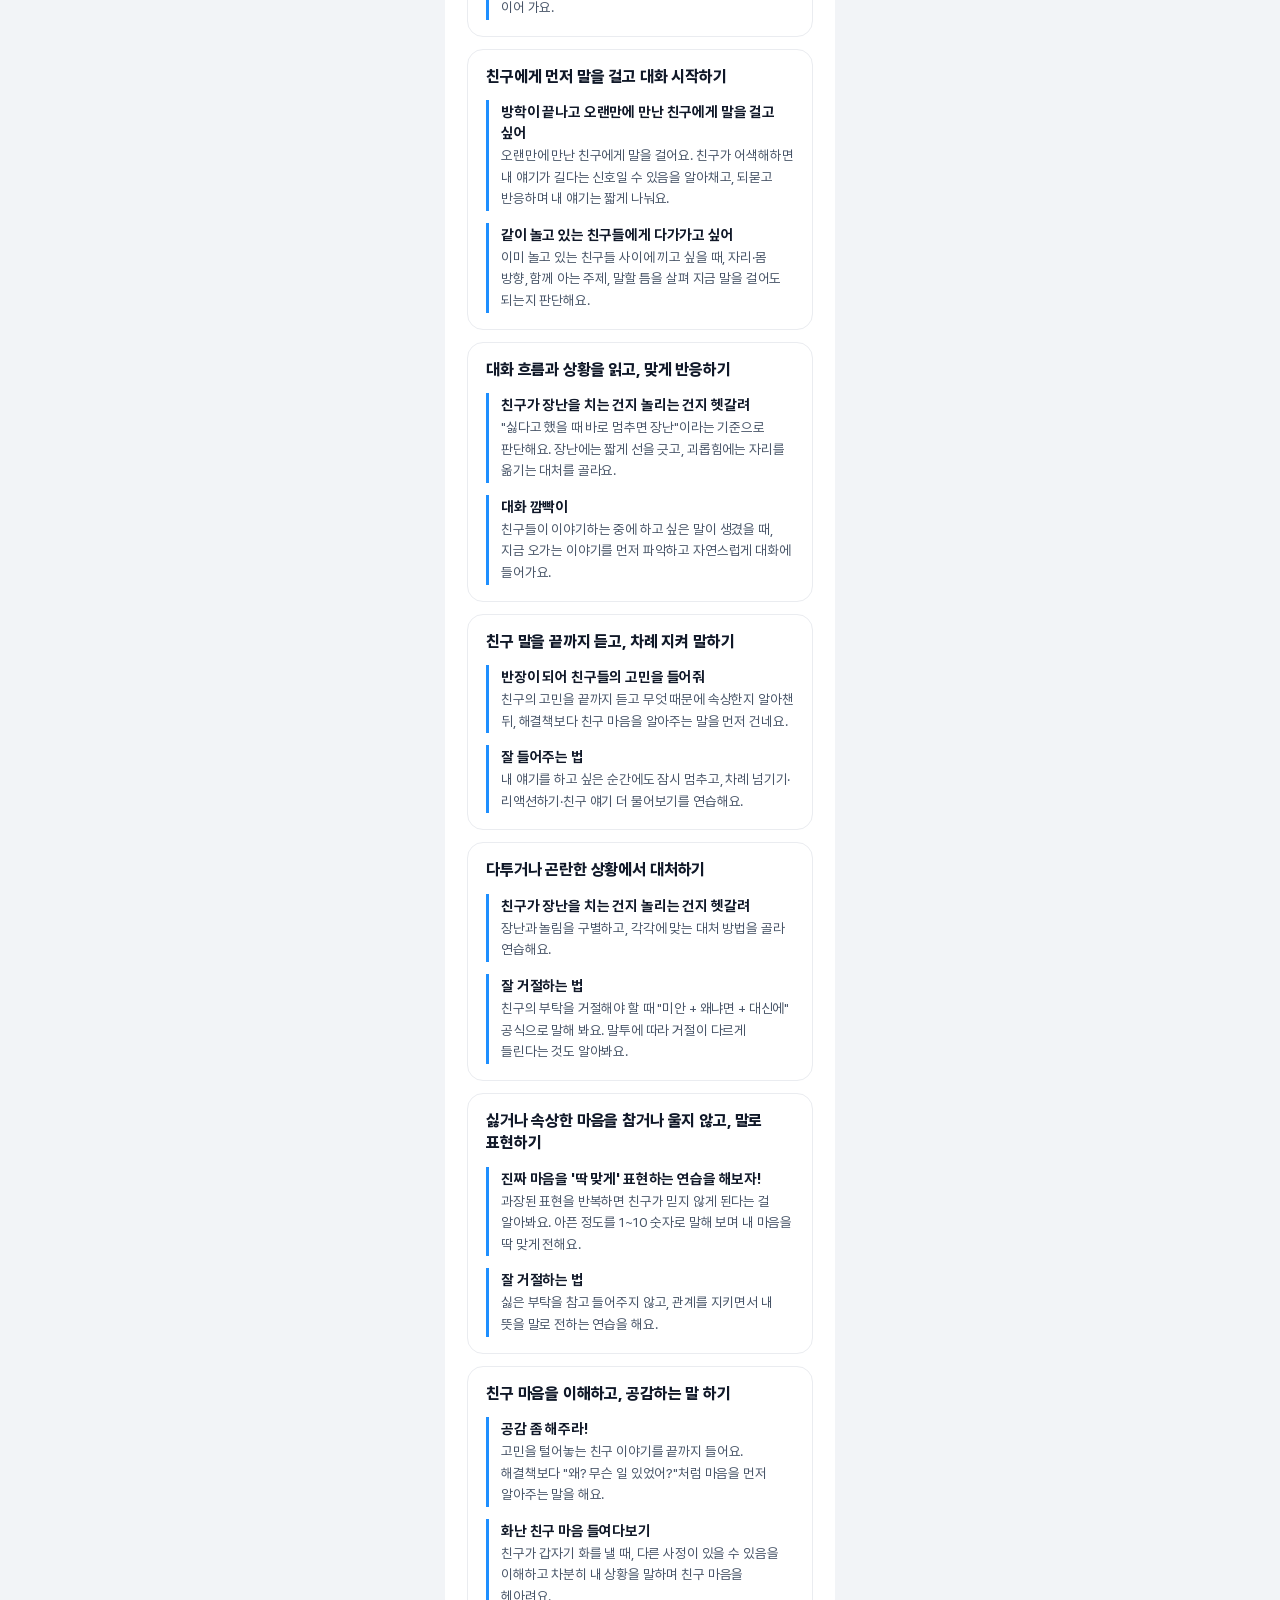
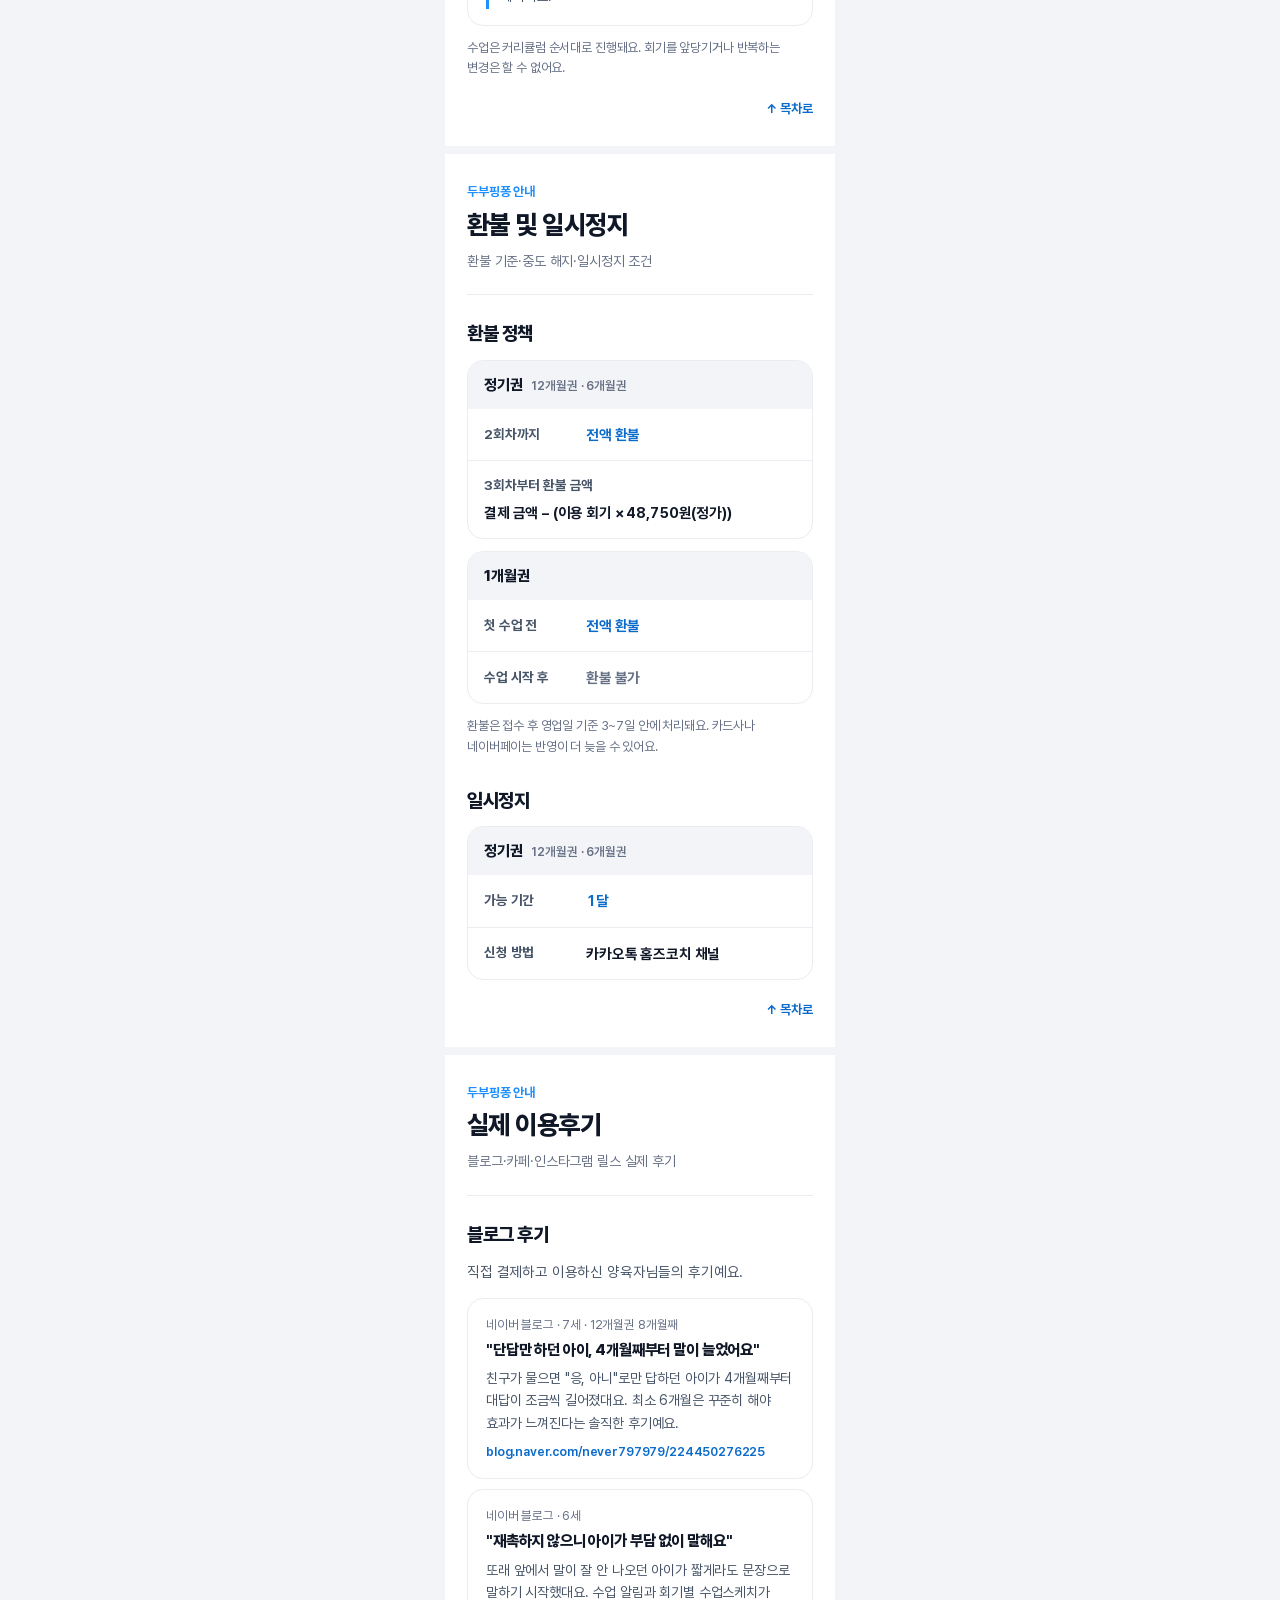
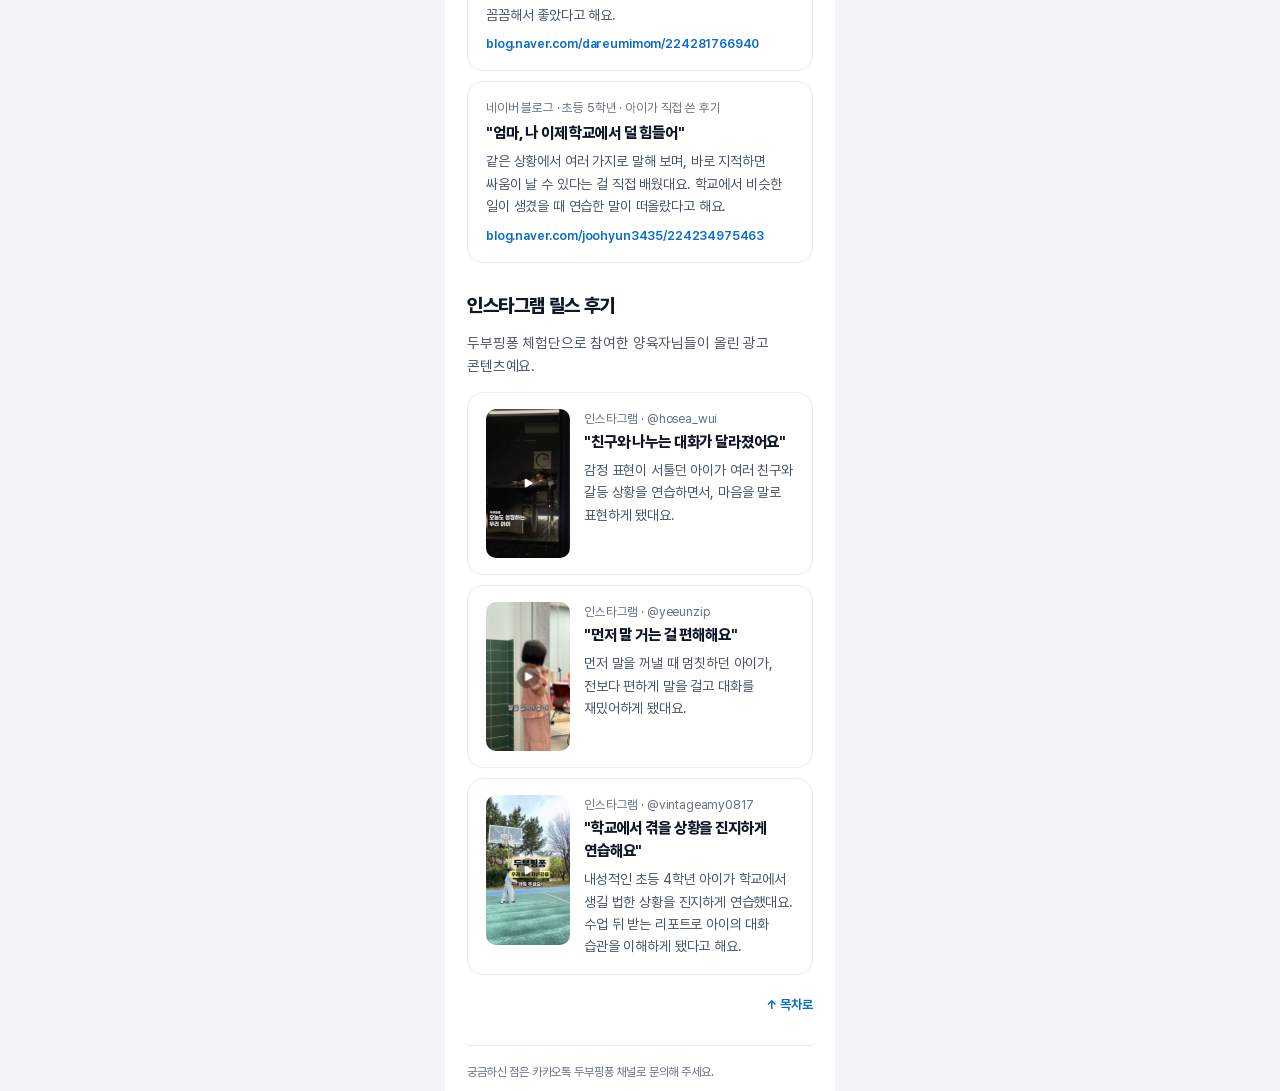
==== commit b221c63b: "일정 변경 안내와 수업 순서 문구 수정 Co-Authored-By: Claude Opus 5.5 <noreply@anthropic.com>" ====
--- a/index.html
+++ b/index.html
@@ -19,7 +19,13 @@
 .totop { display: block; text-align: right; font-size: 13px; font-weight: 700; margin: -10px 0 26px; }
 #fee .install td{font-size:13px;letter-spacing:-0.02em}
 #fee .install td:first-child{white-space:nowrap}
-
+#schedule .chg{border:1px solid var(--line);border-radius:16px;overflow:hidden;break-inside:avoid}
+#schedule .chg+.chg{margin-top:12px}
+#schedule .chg-h{padding:12px 16px;background:var(--gray);font-size:15px;font-weight:800;color:var(--ink)}
+#schedule .chg ul{margin:0;padding:12px 16px 12px 34px;list-style:disc}
+#schedule .chg li{font-size:14px;color:var(--sub);line-height:1.6}
+#schedule .chg li+li{margin-top:6px}
+#schedule .chg li b{color:var(--ink)}
 #curriculum .two{ display: grid; grid-template-columns: 1fr 1fr; gap: 10px; break-inside: avoid; }
 #curriculum .two .card{ padding: 16px 14px; }
 #curriculum .two .card + .card{ margin-top: 0; }
@@ -205,18 +211,30 @@
 
   <section>
     <h2>예약 및 일정 변경</h2>
-    <p class="lede">수업 예약과 일정 변경은 양육자홈에서 직접 하실 수 있어요.</p>
-
-    <ul class="list">
-      <li><b>수업 전날 자정까지</b> 일정을 바꿀 수 있어요.</li>
-      <li>일정 변경은 <b>한 달에 최대 10회</b>까지 가능해요.</li>
-      <li>매주 듣는 <b>고정 요일과 시간</b>도 양육자홈에서 바꿀 수 있어요.</li>
-      <li>AI 친구의 <b>반응 속도</b>도 양육자홈에서 아이에게 맞게 조절할 수 있어요.</li>
-    </ul>
+    <p class="lede">정규 이용권은 양육자홈에서 두 가지 방법으로 일정을 바꿀 수 있어요.</p>
+
+    <div class="chg">
+      <div class="chg-h">이 수업만 취소</div>
+      <ul>
+        <li>내일 이후 수업을 한 번 쉬고 뒤로 미룰 수 있어요. <b>회차는 차감되지 않고</b>, 이후 일정이 한 회씩 뒤로 밀려요.</li>
+        <li><b>수업 전날 23:59까지</b> 신청해 주세요.</li>
+        <li>한 주(월~일)에 <b>최대 10회</b>까지 가능하고, 매주 월요일에 초기화돼요.</li>
+      </ul>
+    </div>
+    <div class="chg">
+      <div class="chg-h">고정 시간표 변경</div>
+      <ul>
+        <li>매주 듣는 <b>요일과 시간</b>을 바꿀 수 있어요.</li>
+        <li>한 주에 <b>최대 10회</b>까지 가능하고, 매주 월요일에 초기화돼요.</li>
+        <li>변경한 다음 날은 수업이 없고, <b>새 시간표는 모레부터</b> 적용돼요.</li>
+      </ul>
+    </div>
 
     <div class="note mt12">
-      <b>당일 취소하거나 수업에 접속하지 않으면</b> 그 회기는 사용한 것으로 차감돼요.
-    </div>
+      <b>당일 수업은 날짜를 미룰 수 없어요.</b> 당일에 수업을 취소하거나 수업에 접속하지 않으면 1회 차감돼요.
+    </div>
+
+    <p class="small mt12">양육자홈에서는 AI 친구의 반응 속도도 아이에게 맞게 조절할 수 있어요.</p>
 
     <a class="btn mt16" href="https://ppisch.dubuhealth.in/app/login">양육자홈 바로가기</a>
     <a class="url" href="https://ppisch.dubuhealth.in/app/login">https://ppisch.dubuhealth.in/app/login</a>
@@ -426,7 +444,7 @@
       </div>
     </div>
 
-    <p class="small mt12">아이의 반응에 따라 수업 순서는 일부 달라질 수 있어요.</p>
+    <p class="small mt12">수업은 커리큘럼 순서대로 진행돼요. 회기를 앞당기거나 반복하는 변경은 할 수 없어요.</p>
   </section>
 
   
@@ -532,7 +550,7 @@
       </div>
     </div>
 
-    <p class="small mt12">아이의 반응에 따라 수업 순서는 일부 달라질 수 있어요.</p>
+    <p class="small mt12">수업은 커리큘럼 순서대로 진행돼요. 회기를 앞당기거나 반복하는 변경은 할 수 없어요.</p>
   </section>
 
   
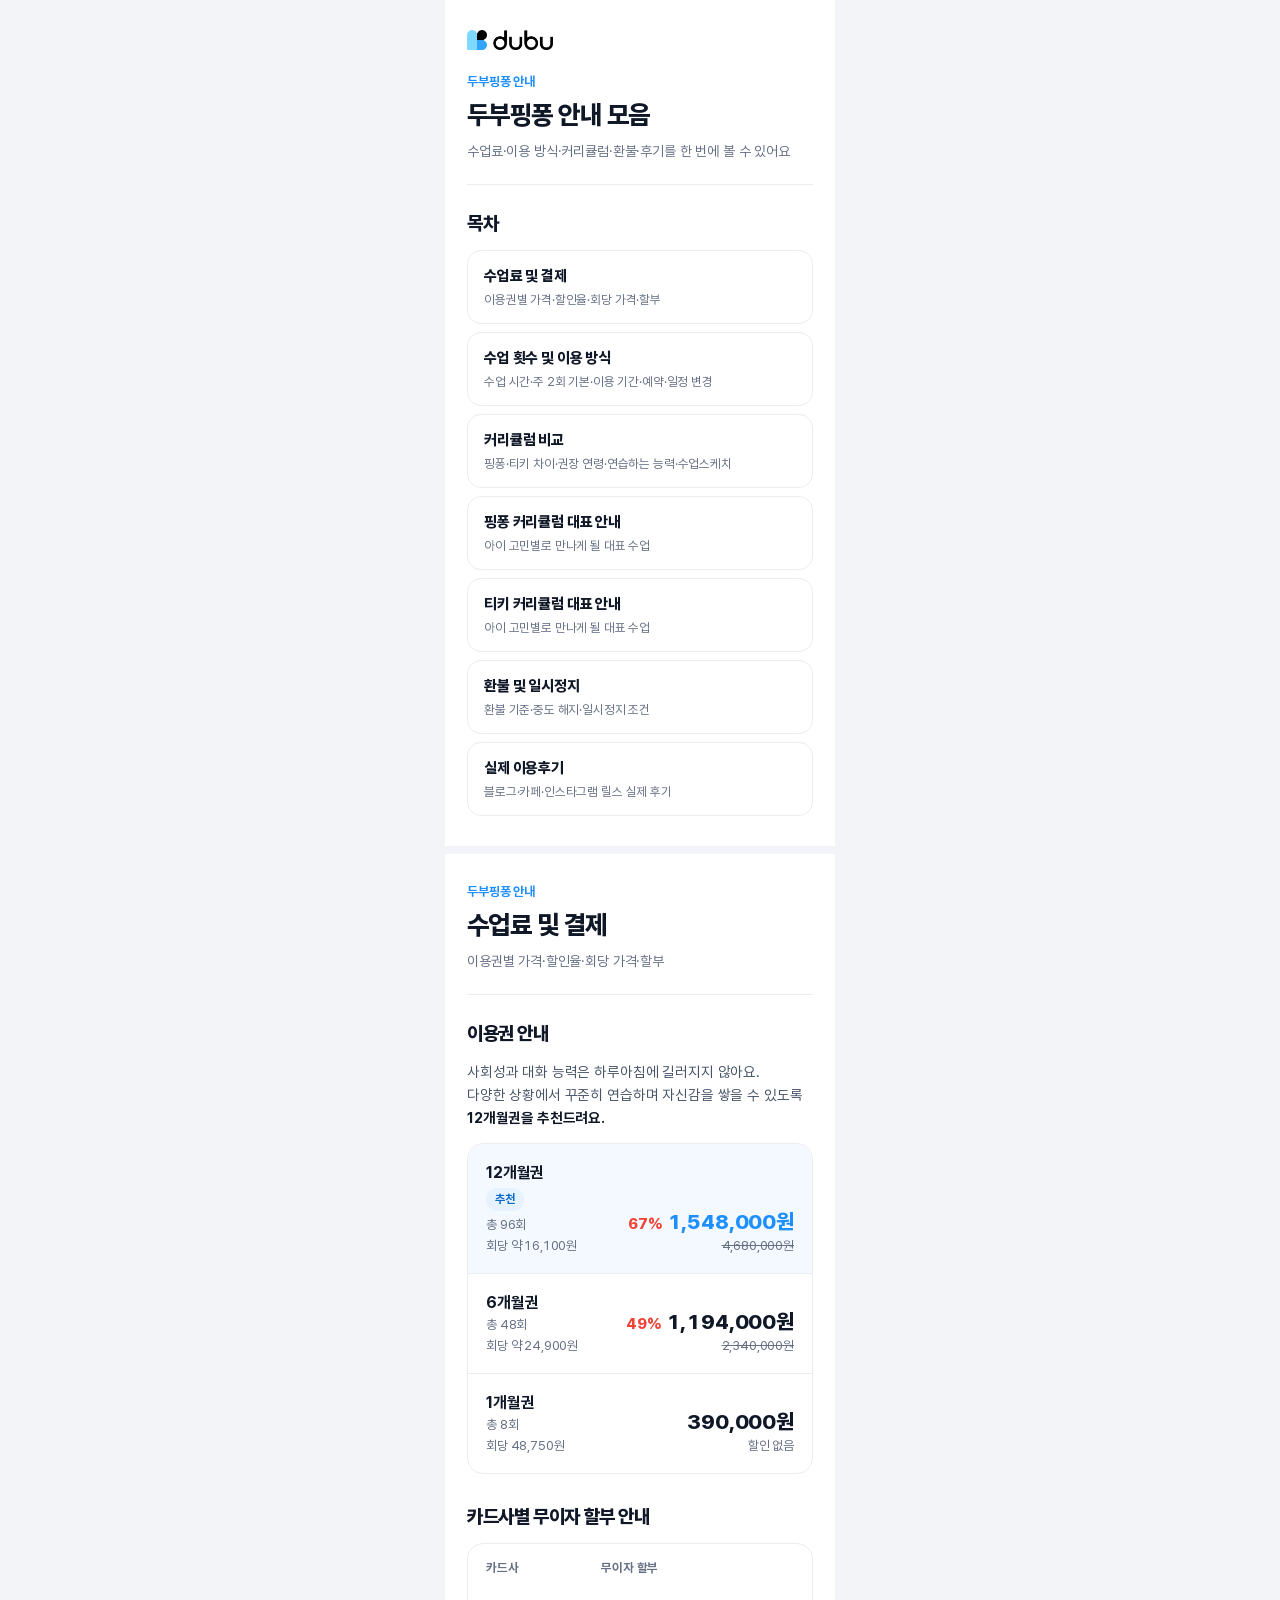
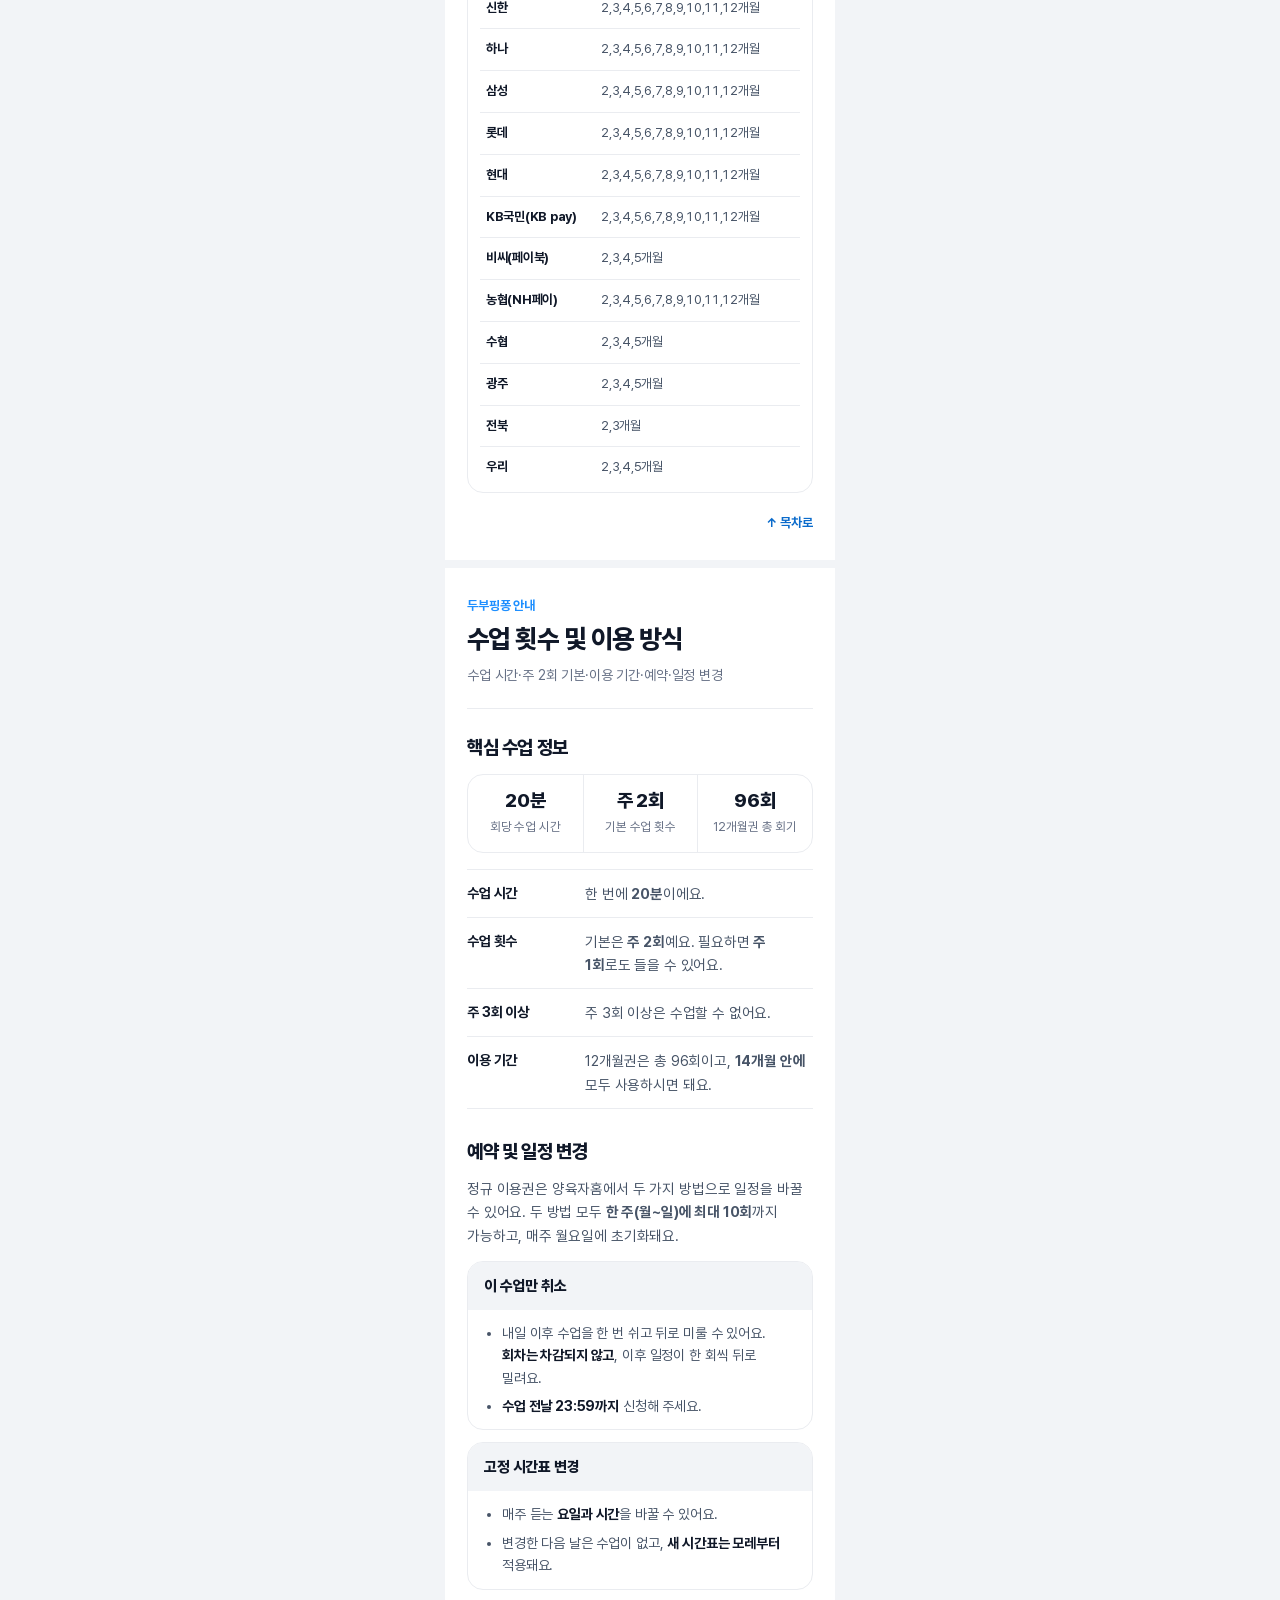
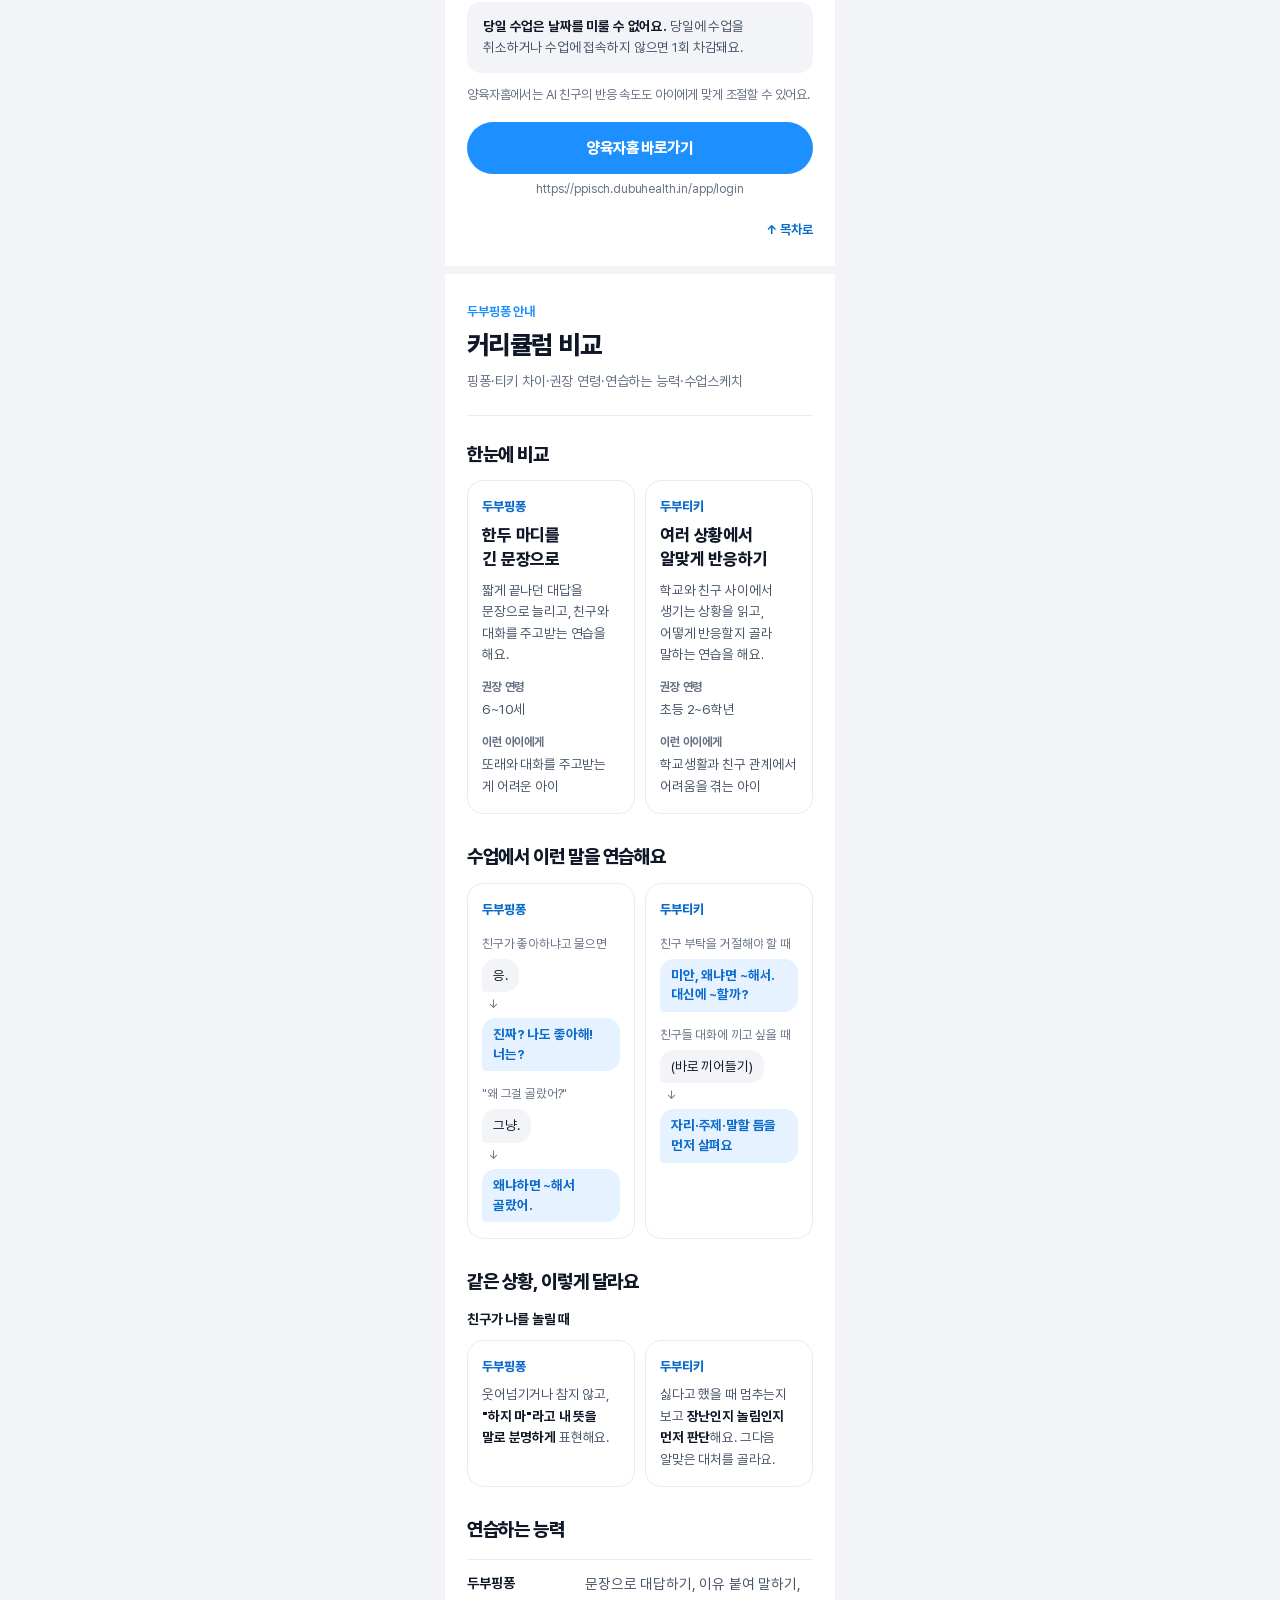
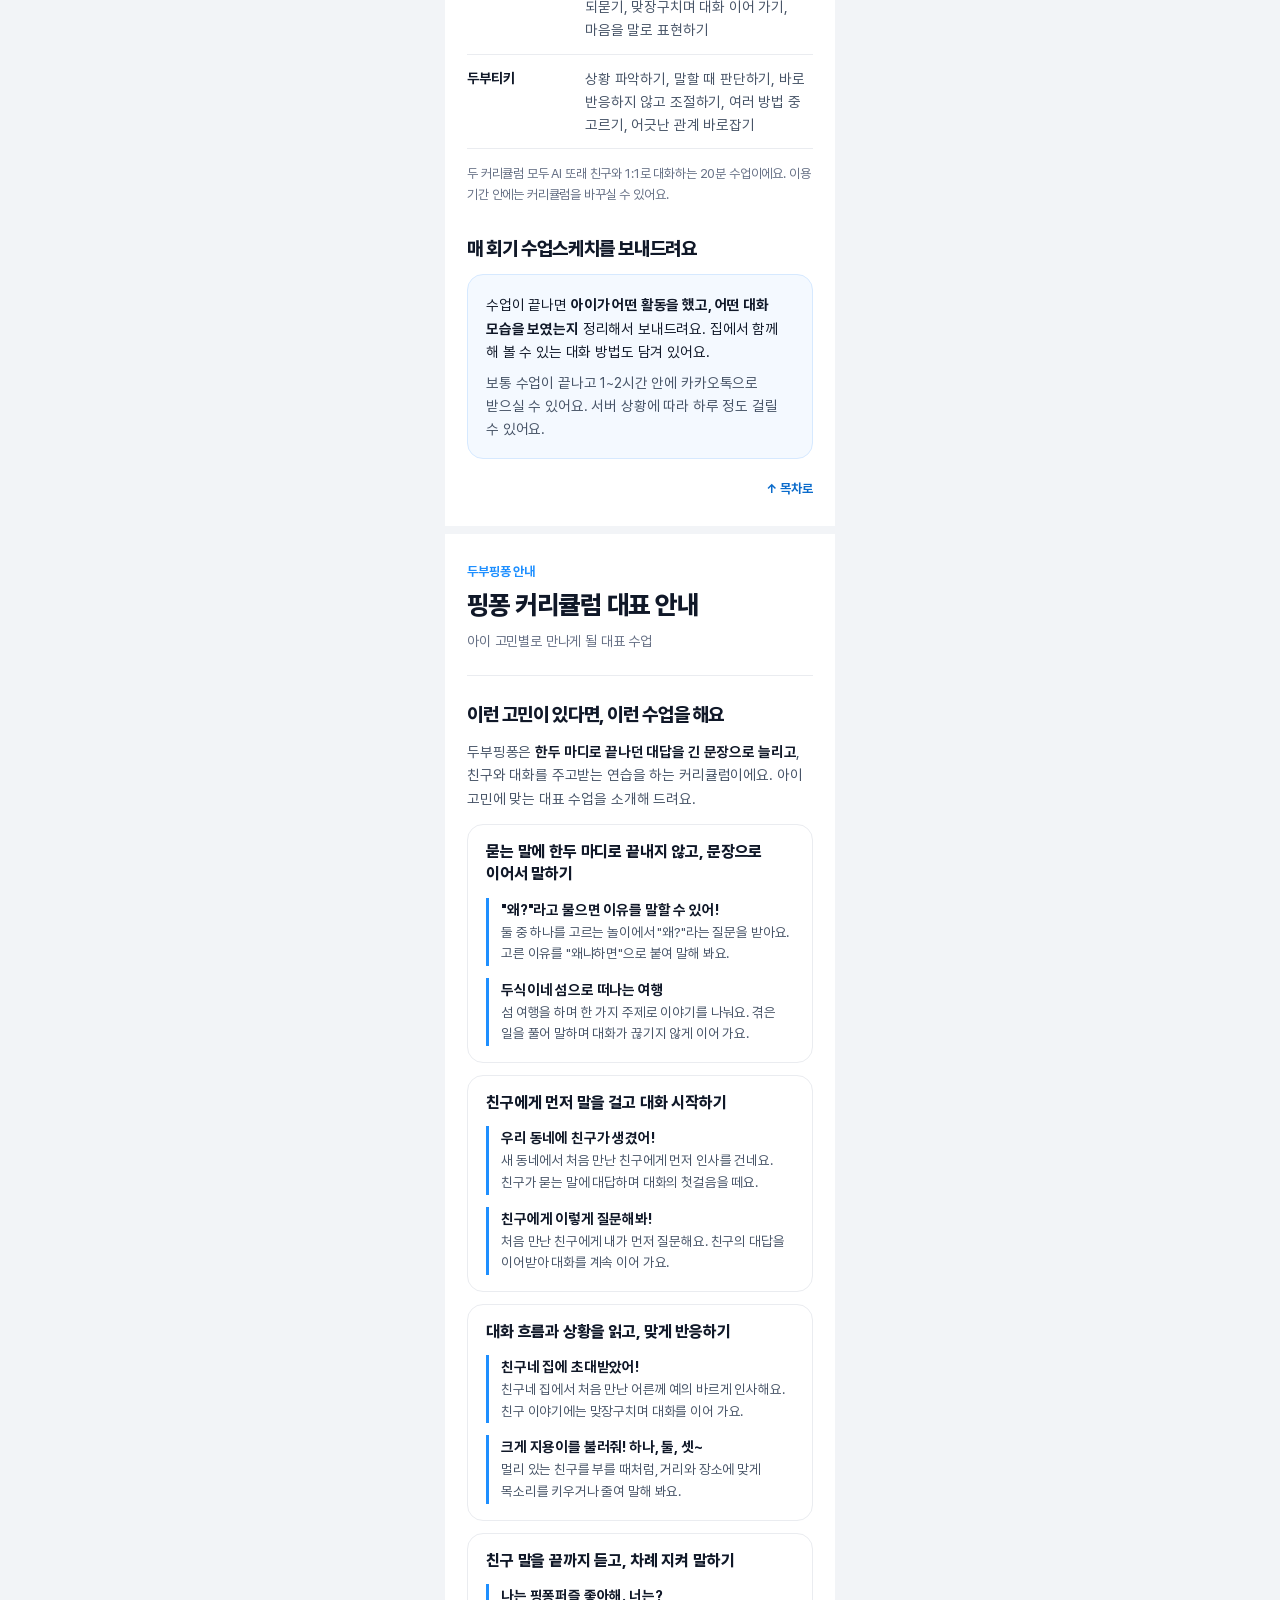
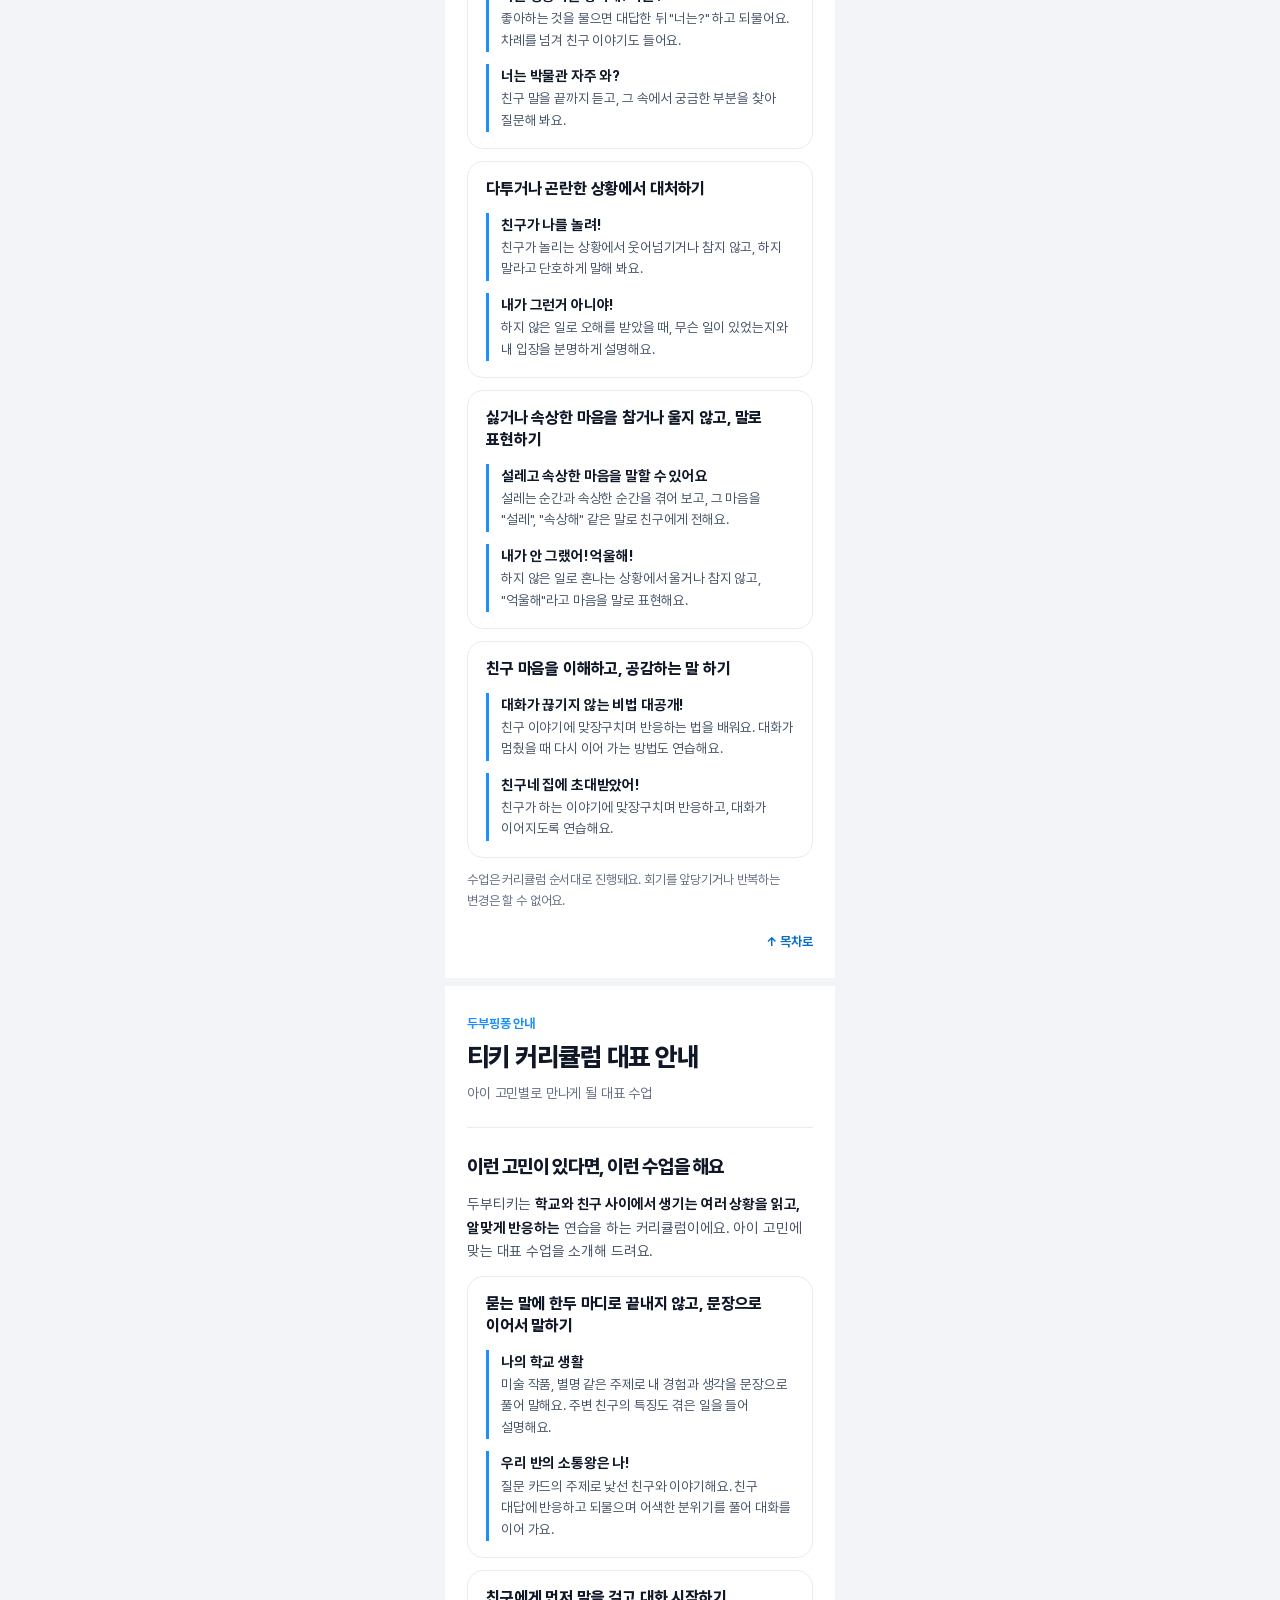
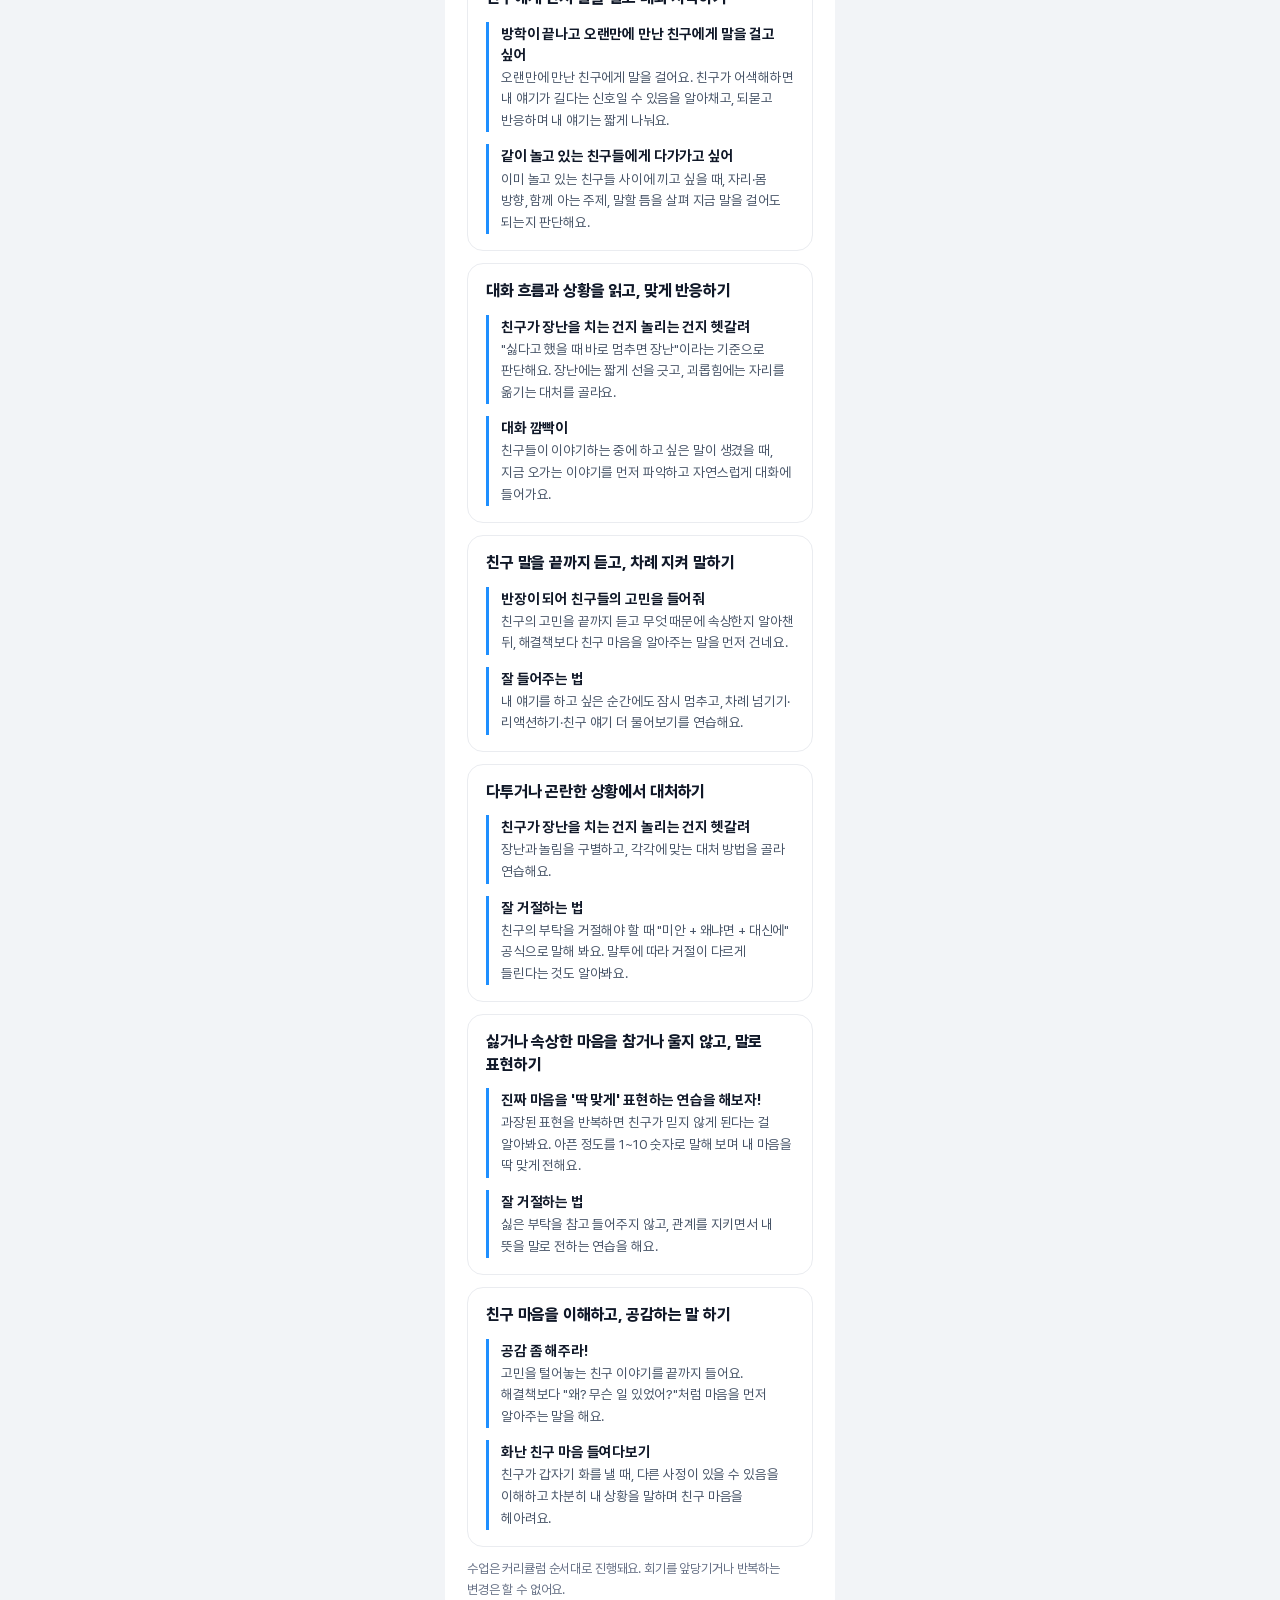
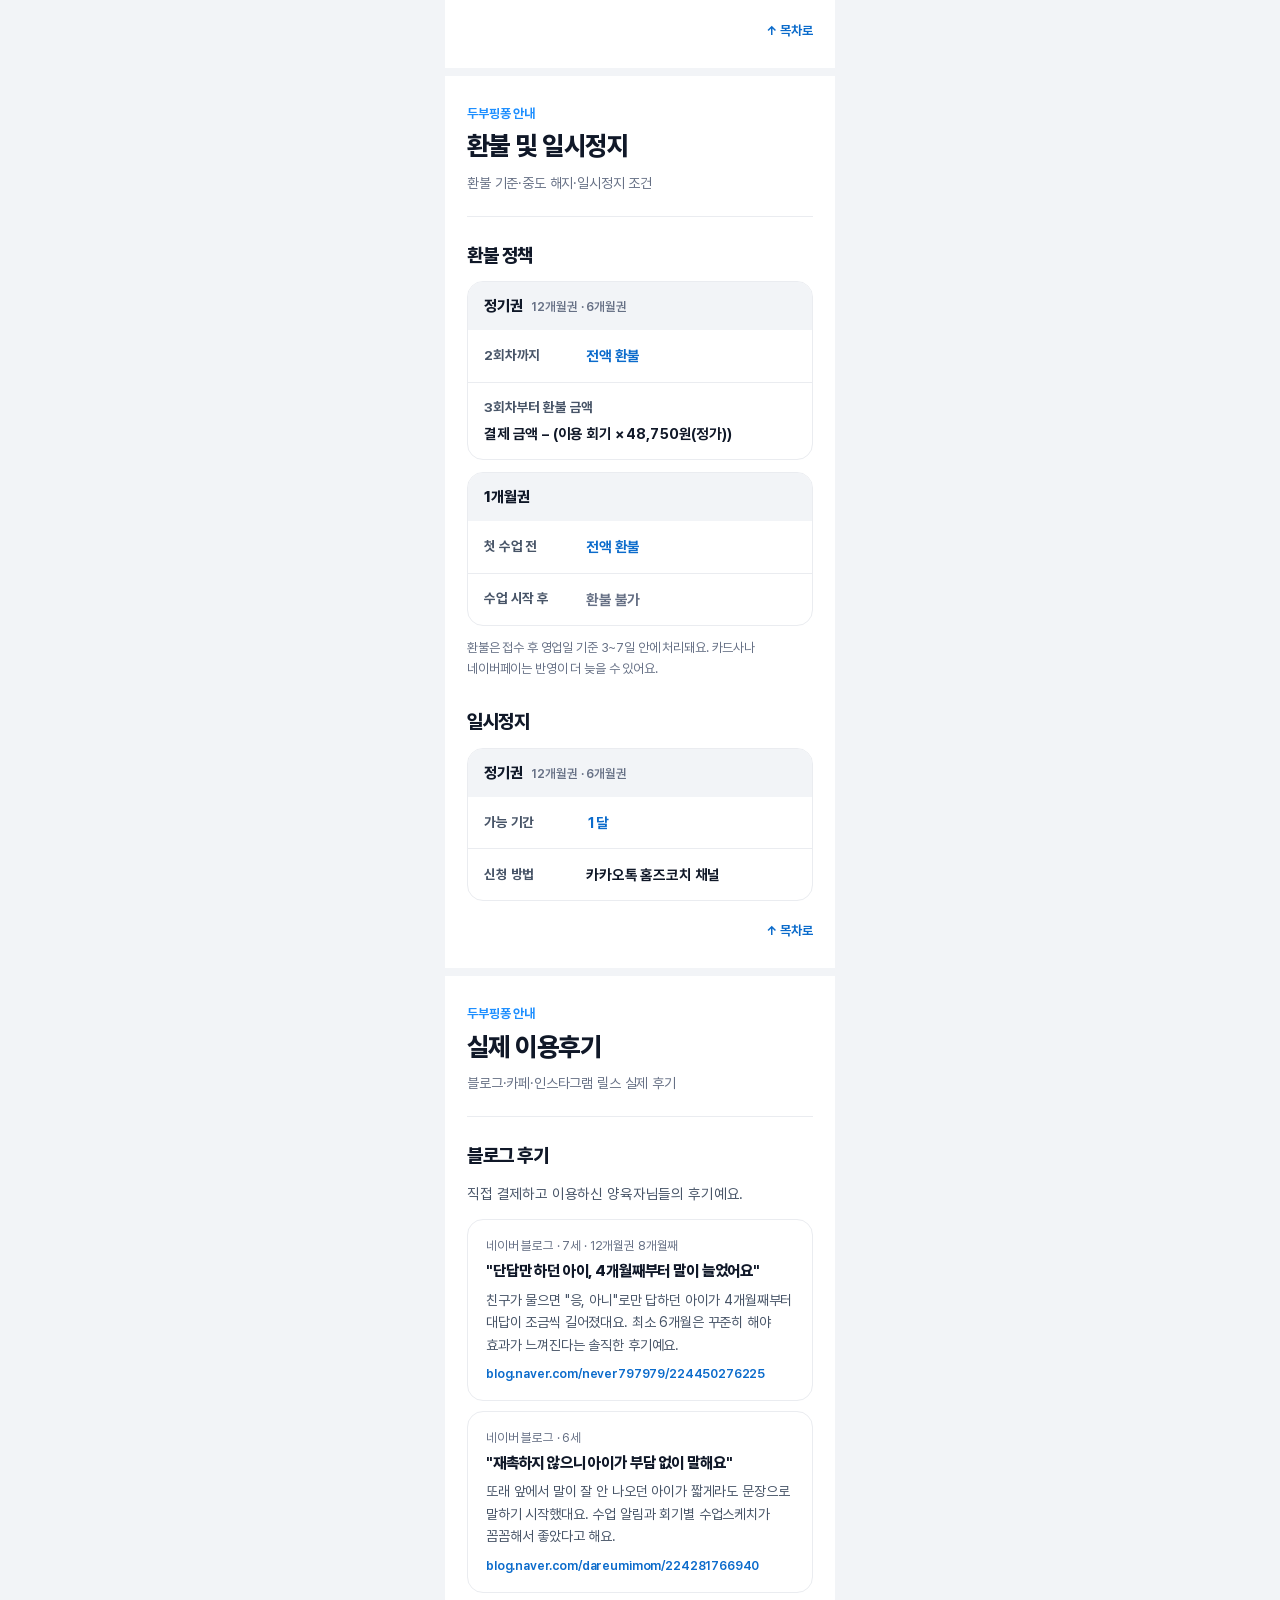
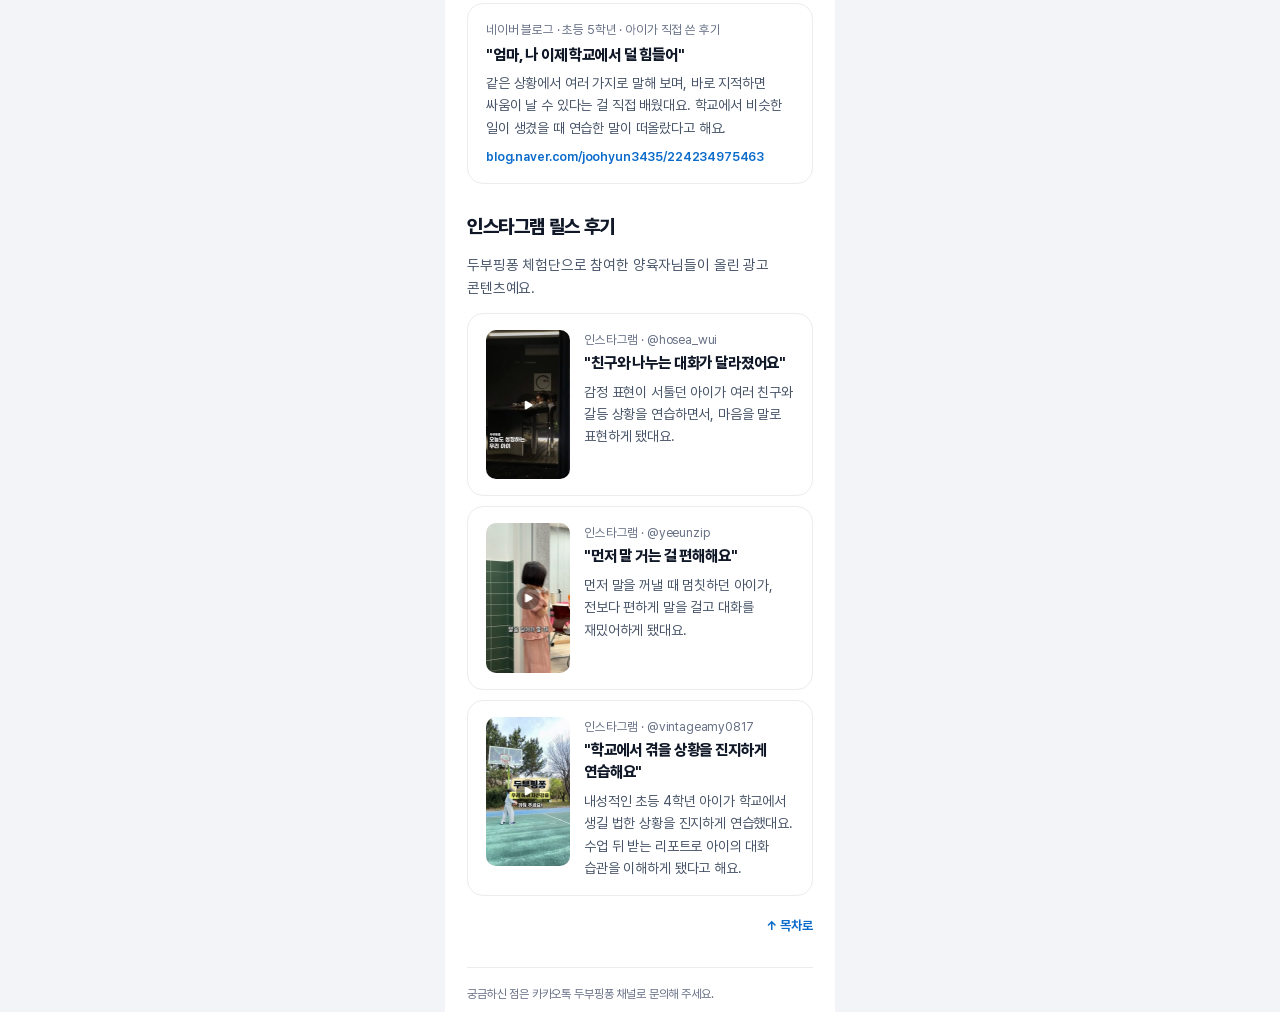
==== commit 515e8963: "일정 변경 공통 횟수 제한 묶기 Co-Authored-By: Claude Opus 5.5 <noreply@anthropic.com>" ====
--- a/index.html
+++ b/index.html
@@ -211,21 +211,19 @@
 
   <section>
     <h2>예약 및 일정 변경</h2>
-    <p class="lede">정규 이용권은 양육자홈에서 두 가지 방법으로 일정을 바꿀 수 있어요.</p>
+    <p class="lede">정규 이용권은 양육자홈에서 두 가지 방법으로 일정을 바꿀 수 있어요. 두 방법 모두 <b>한 주(월~일)에 최대 10회</b>까지 가능하고, 매주 월요일에 초기화돼요.</p>
 
     <div class="chg">
       <div class="chg-h">이 수업만 취소</div>
       <ul>
         <li>내일 이후 수업을 한 번 쉬고 뒤로 미룰 수 있어요. <b>회차는 차감되지 않고</b>, 이후 일정이 한 회씩 뒤로 밀려요.</li>
         <li><b>수업 전날 23:59까지</b> 신청해 주세요.</li>
-        <li>한 주(월~일)에 <b>최대 10회</b>까지 가능하고, 매주 월요일에 초기화돼요.</li>
       </ul>
     </div>
     <div class="chg">
       <div class="chg-h">고정 시간표 변경</div>
       <ul>
         <li>매주 듣는 <b>요일과 시간</b>을 바꿀 수 있어요.</li>
-        <li>한 주에 <b>최대 10회</b>까지 가능하고, 매주 월요일에 초기화돼요.</li>
         <li>변경한 다음 날은 수업이 없고, <b>새 시간표는 모레부터</b> 적용돼요.</li>
       </ul>
     </div>
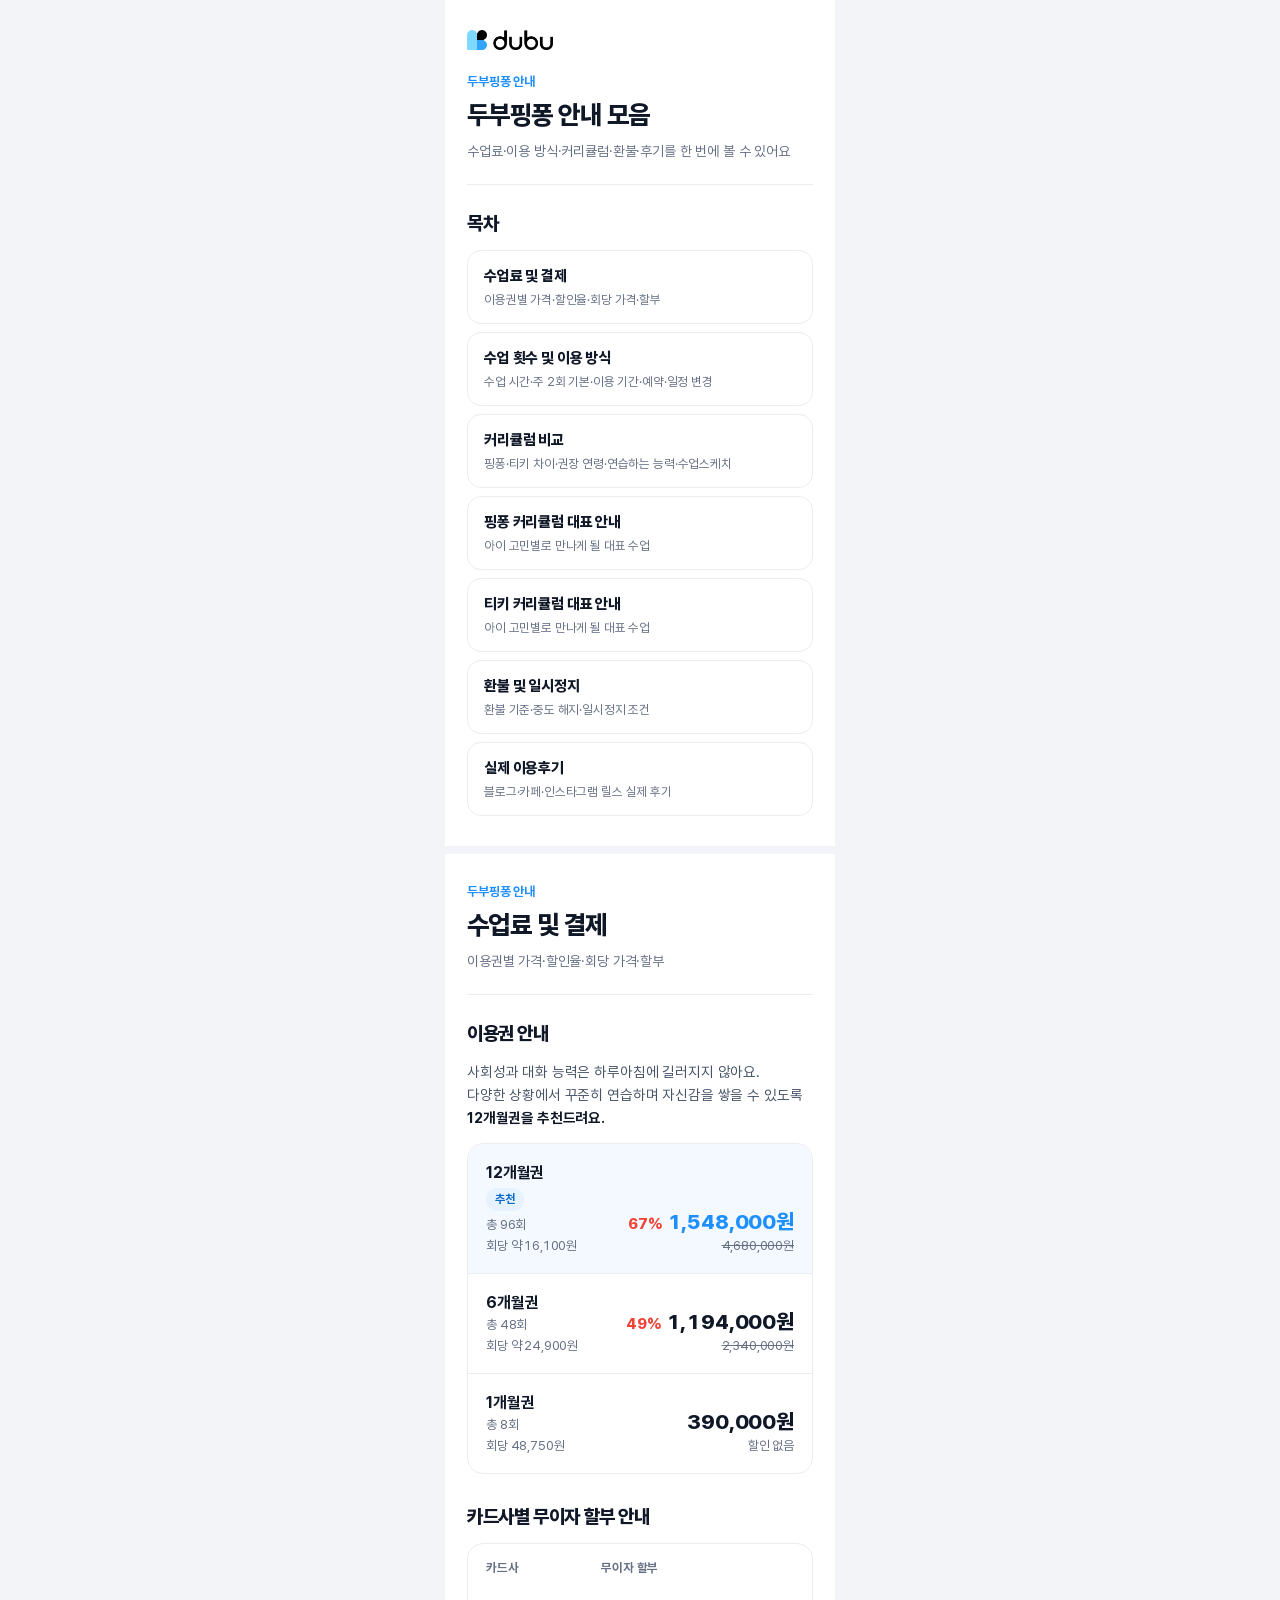
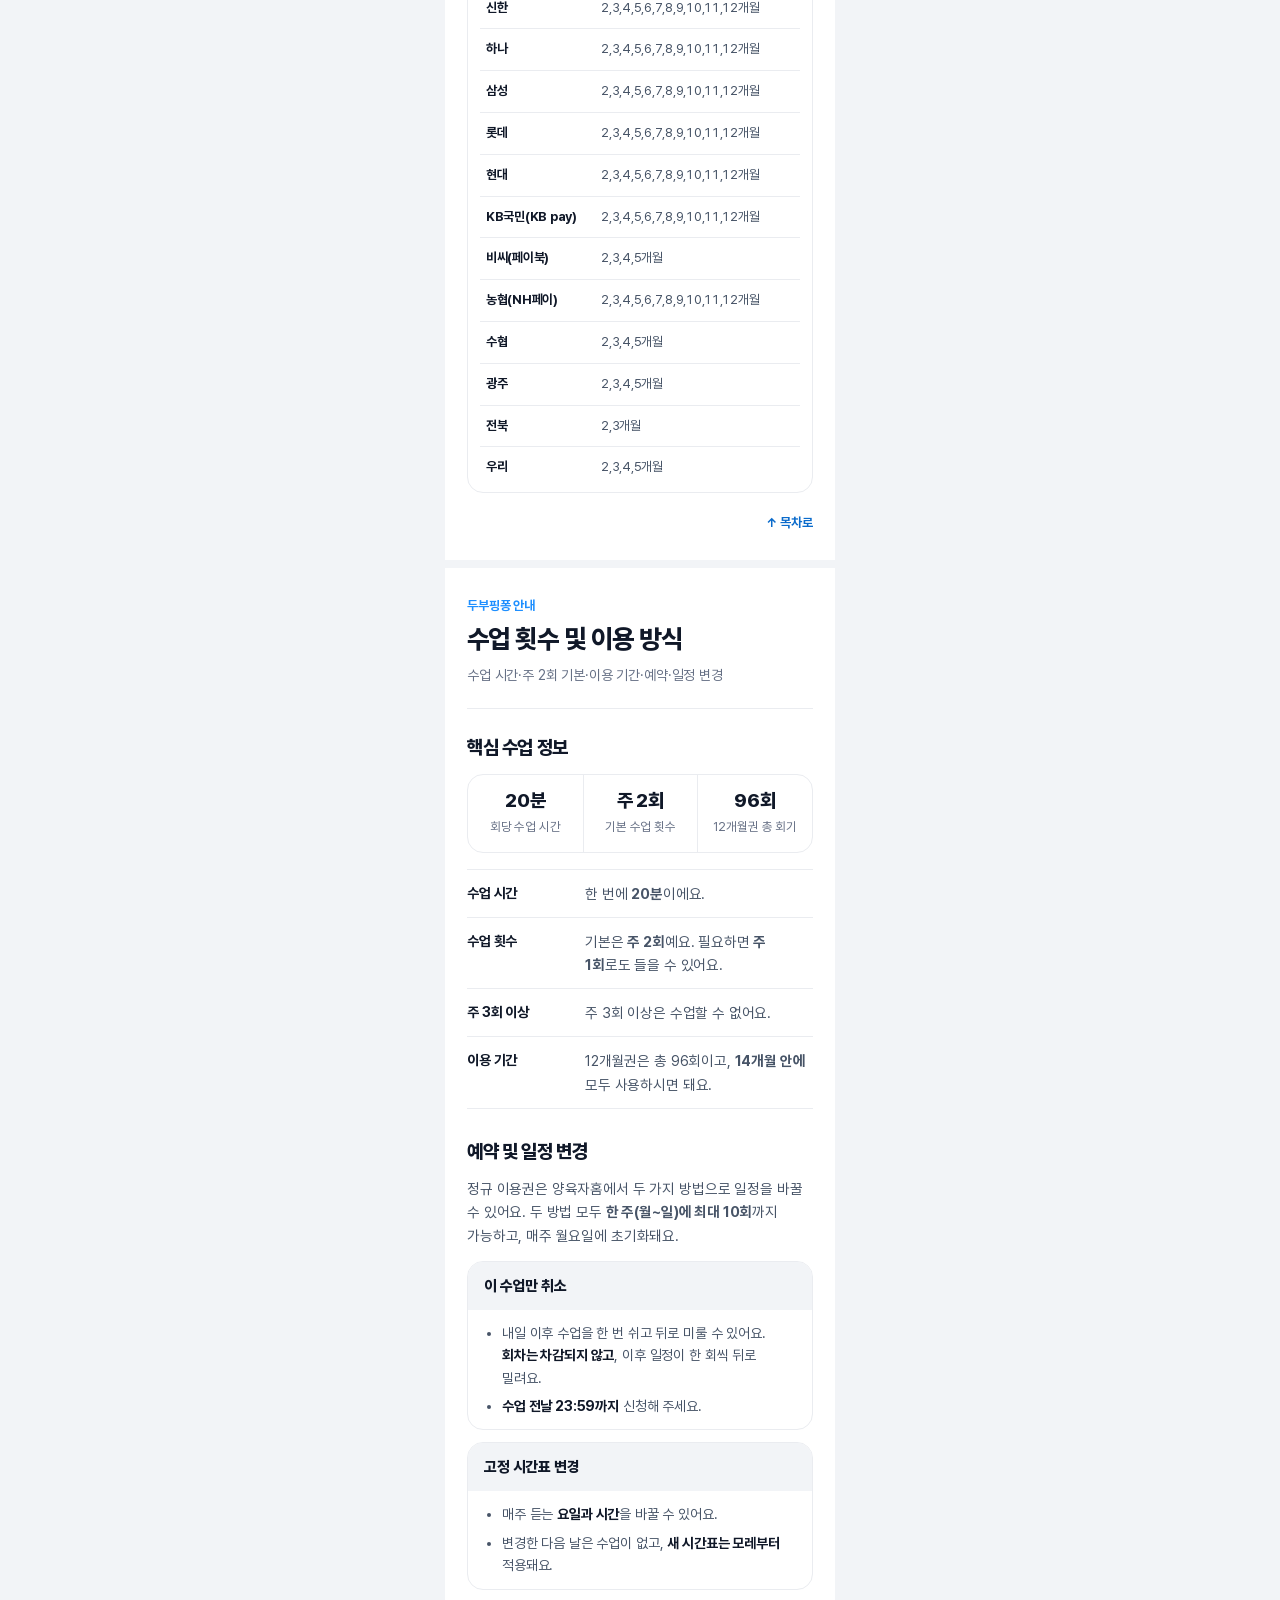
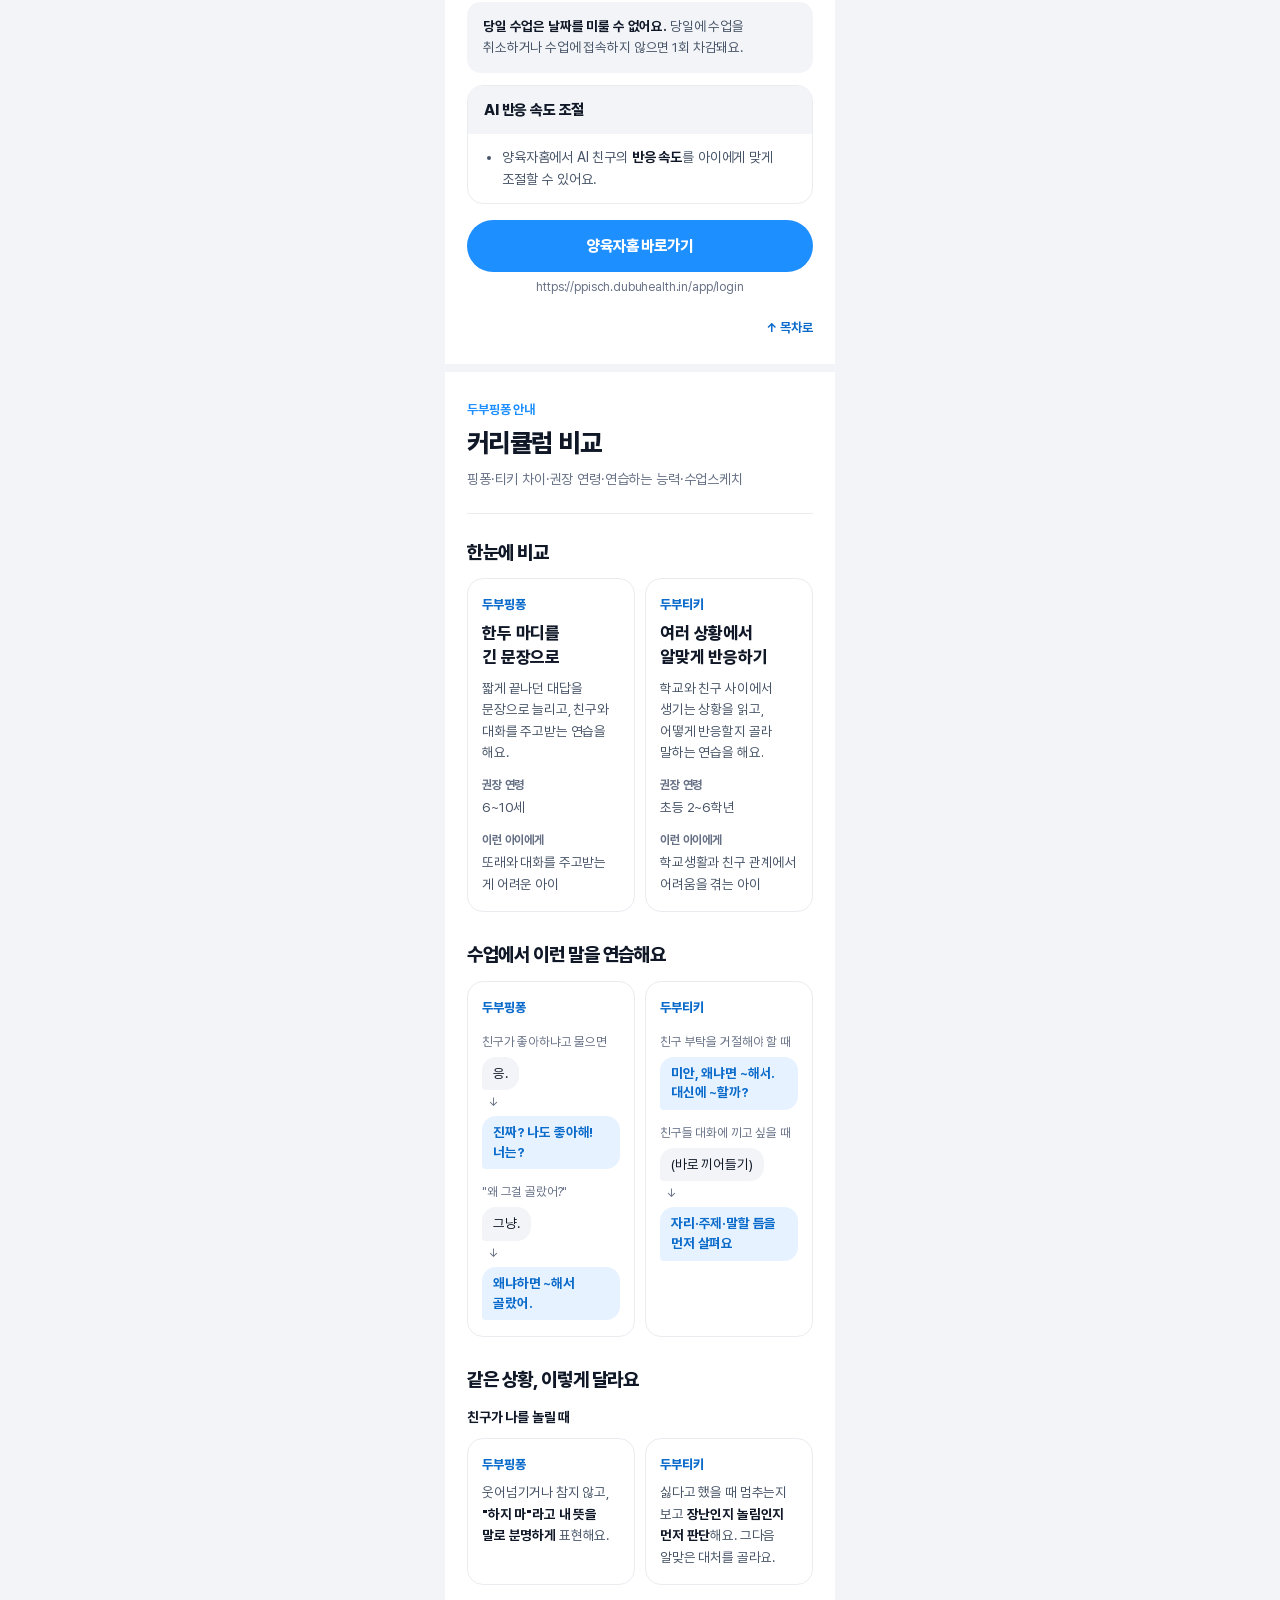
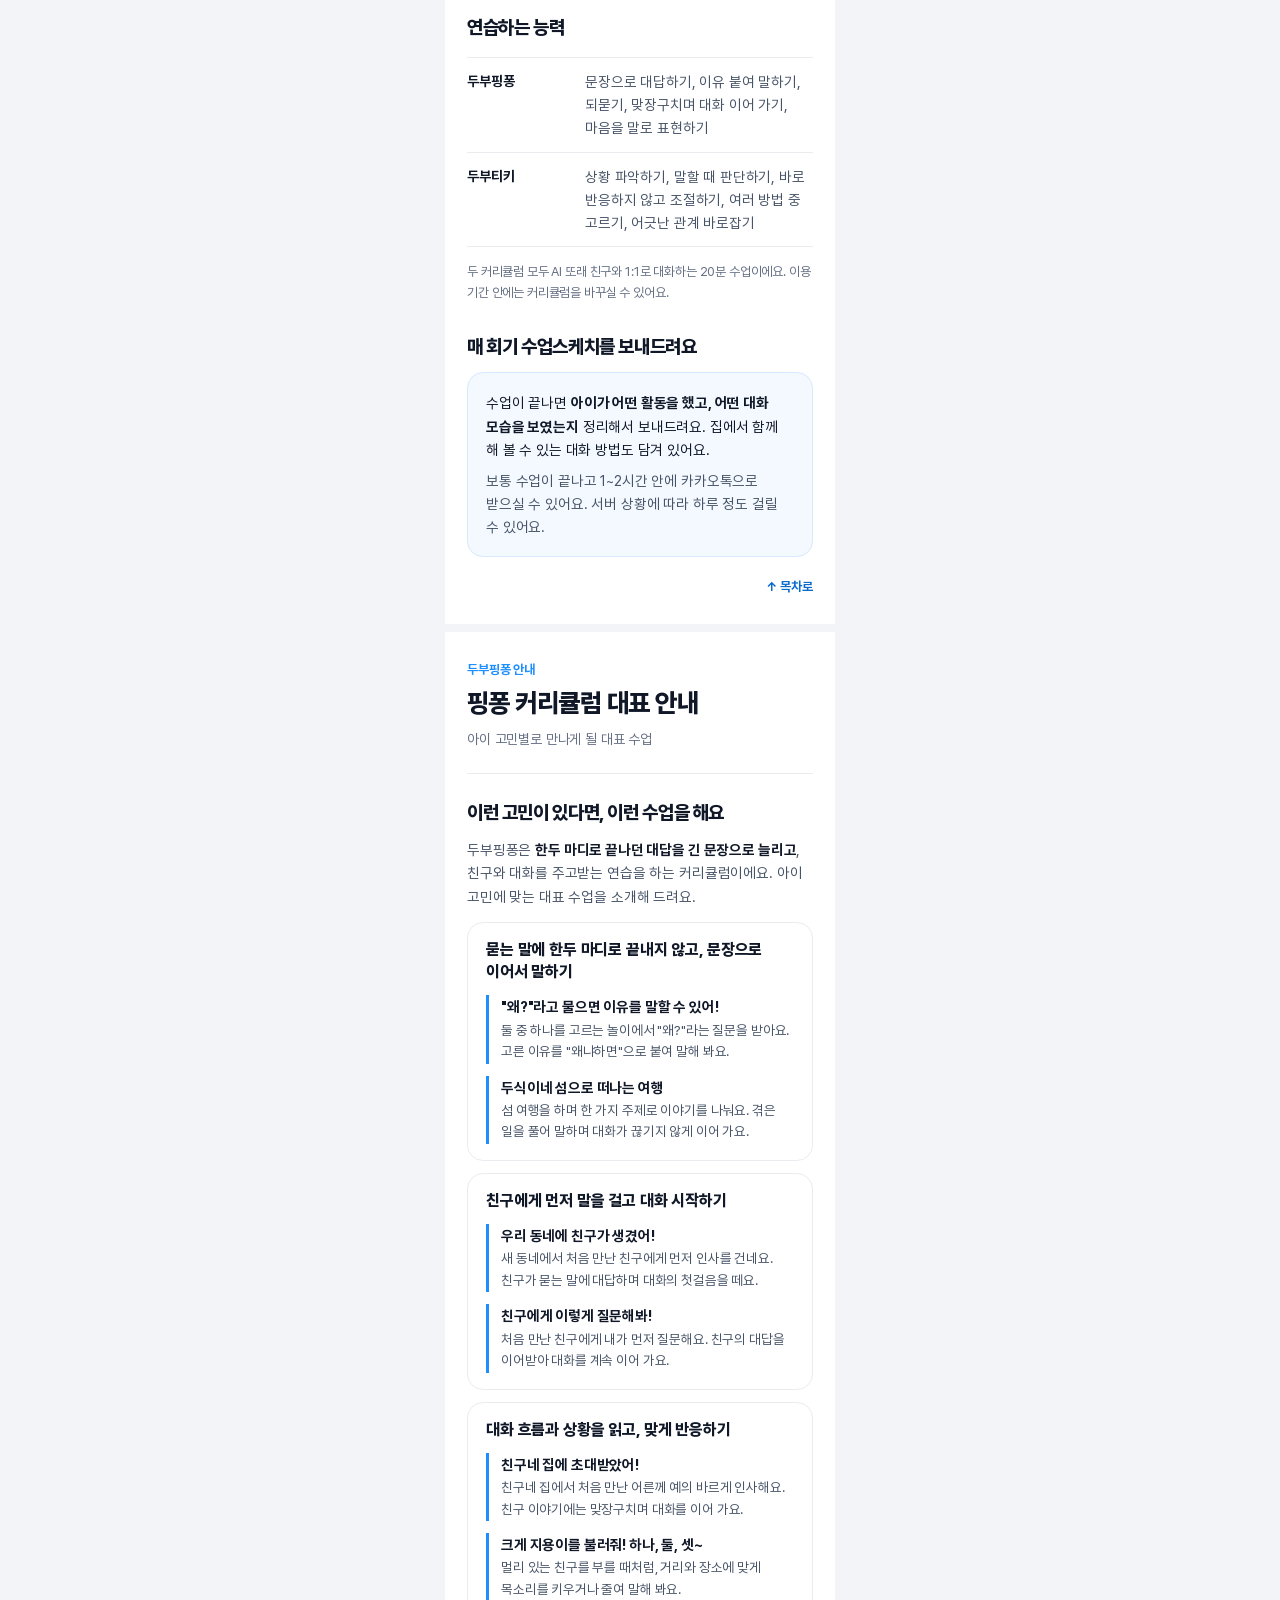
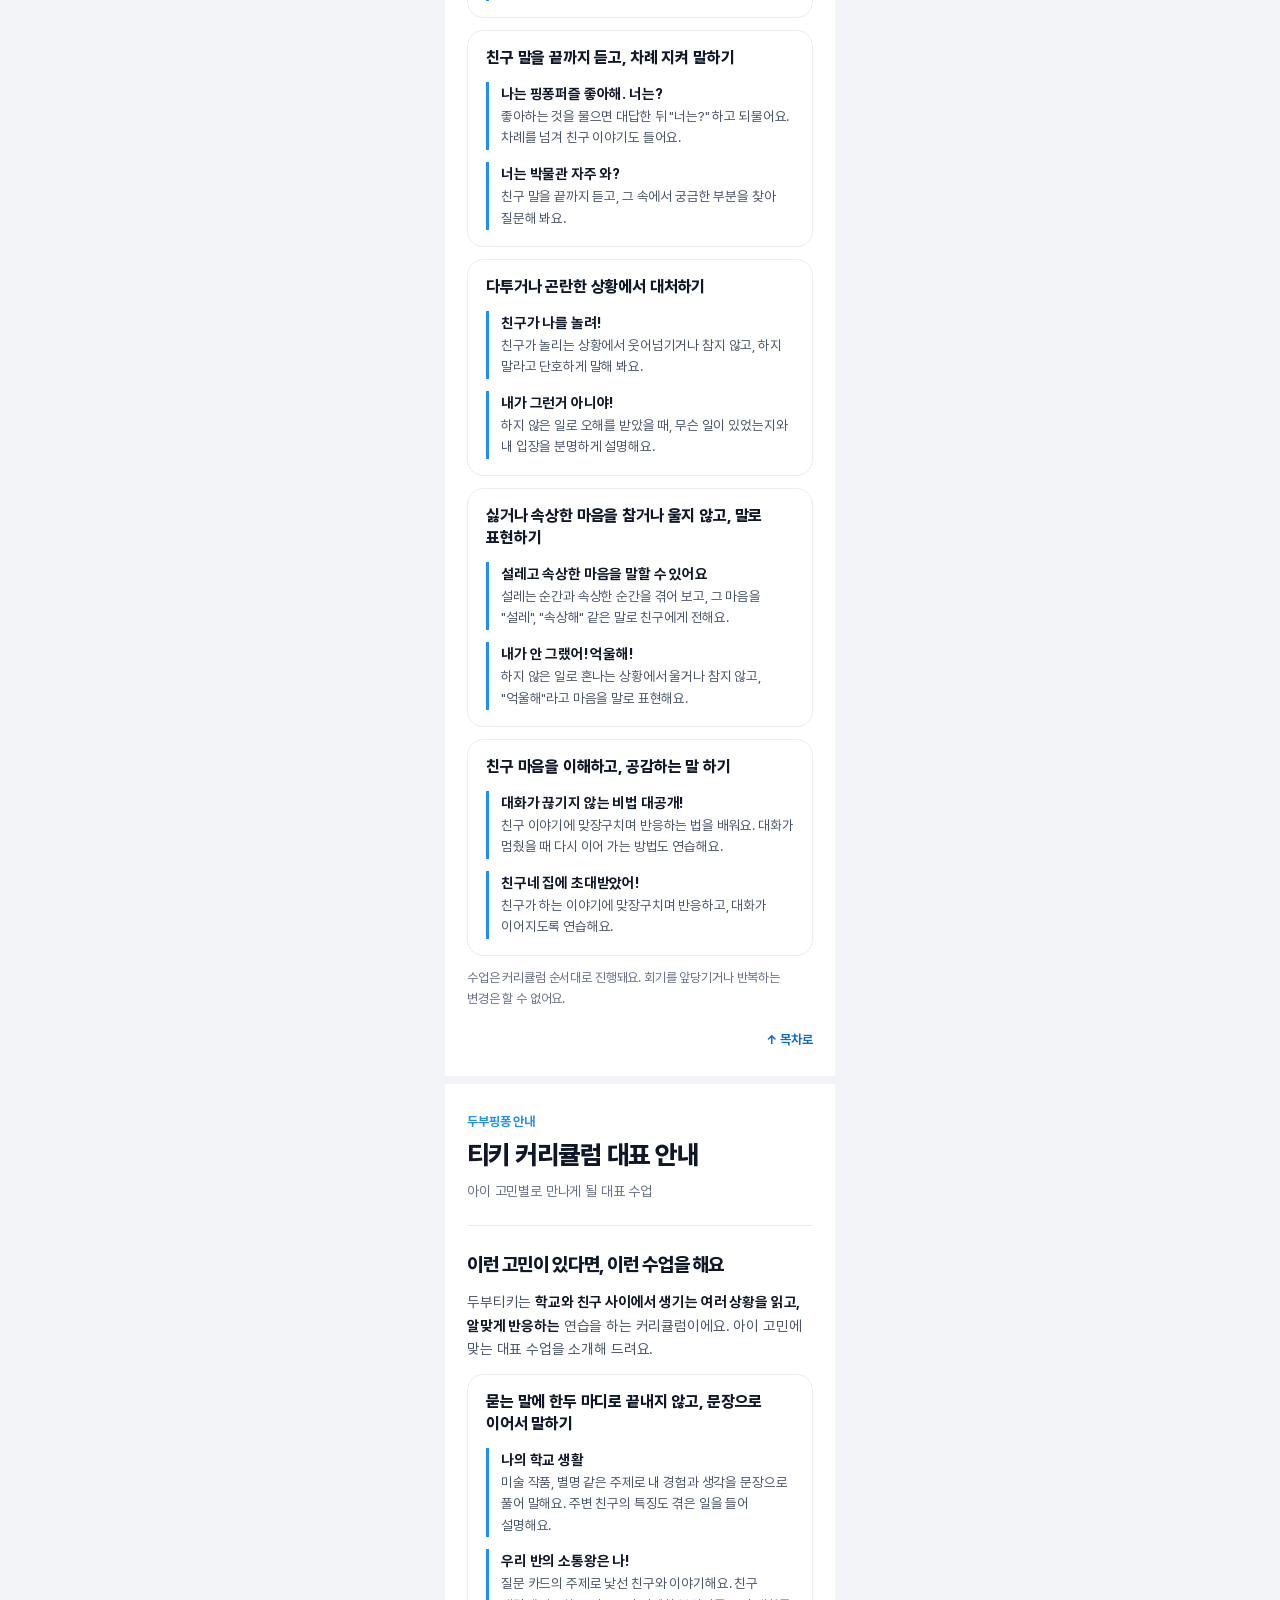
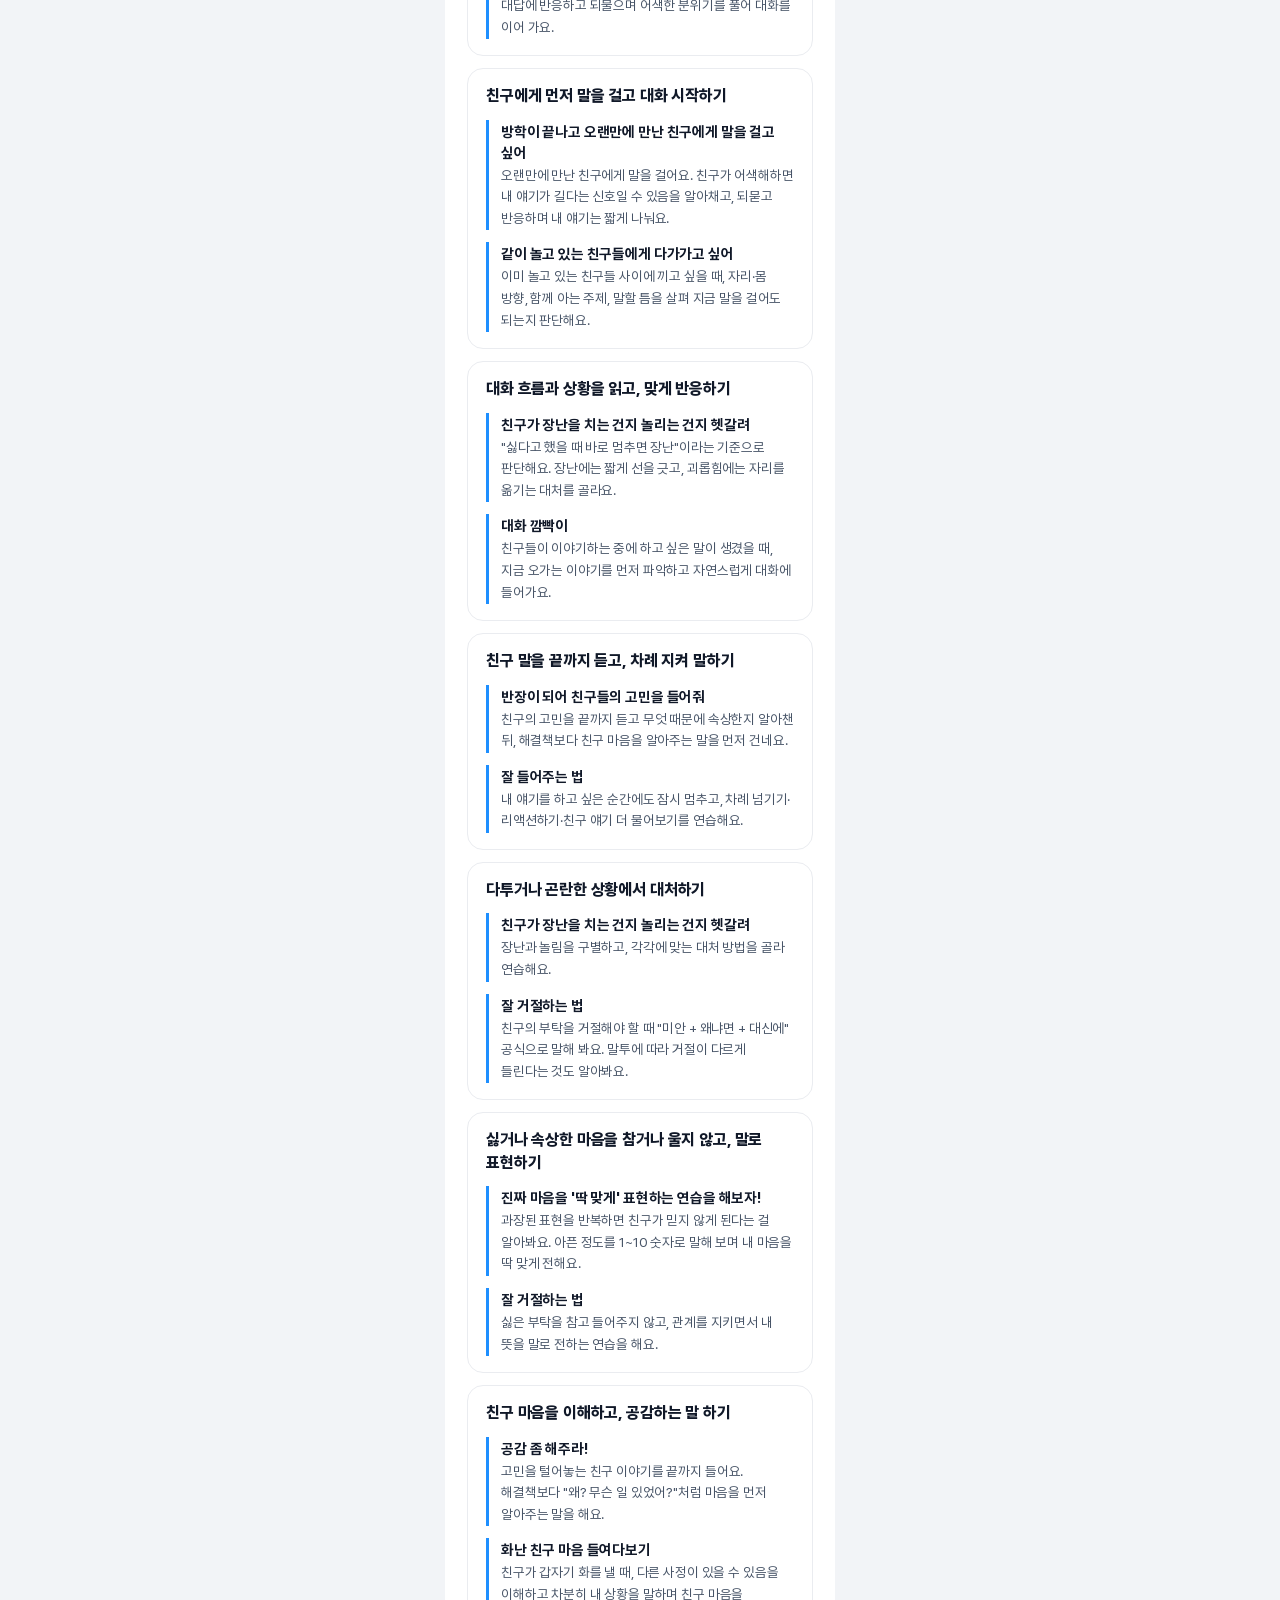
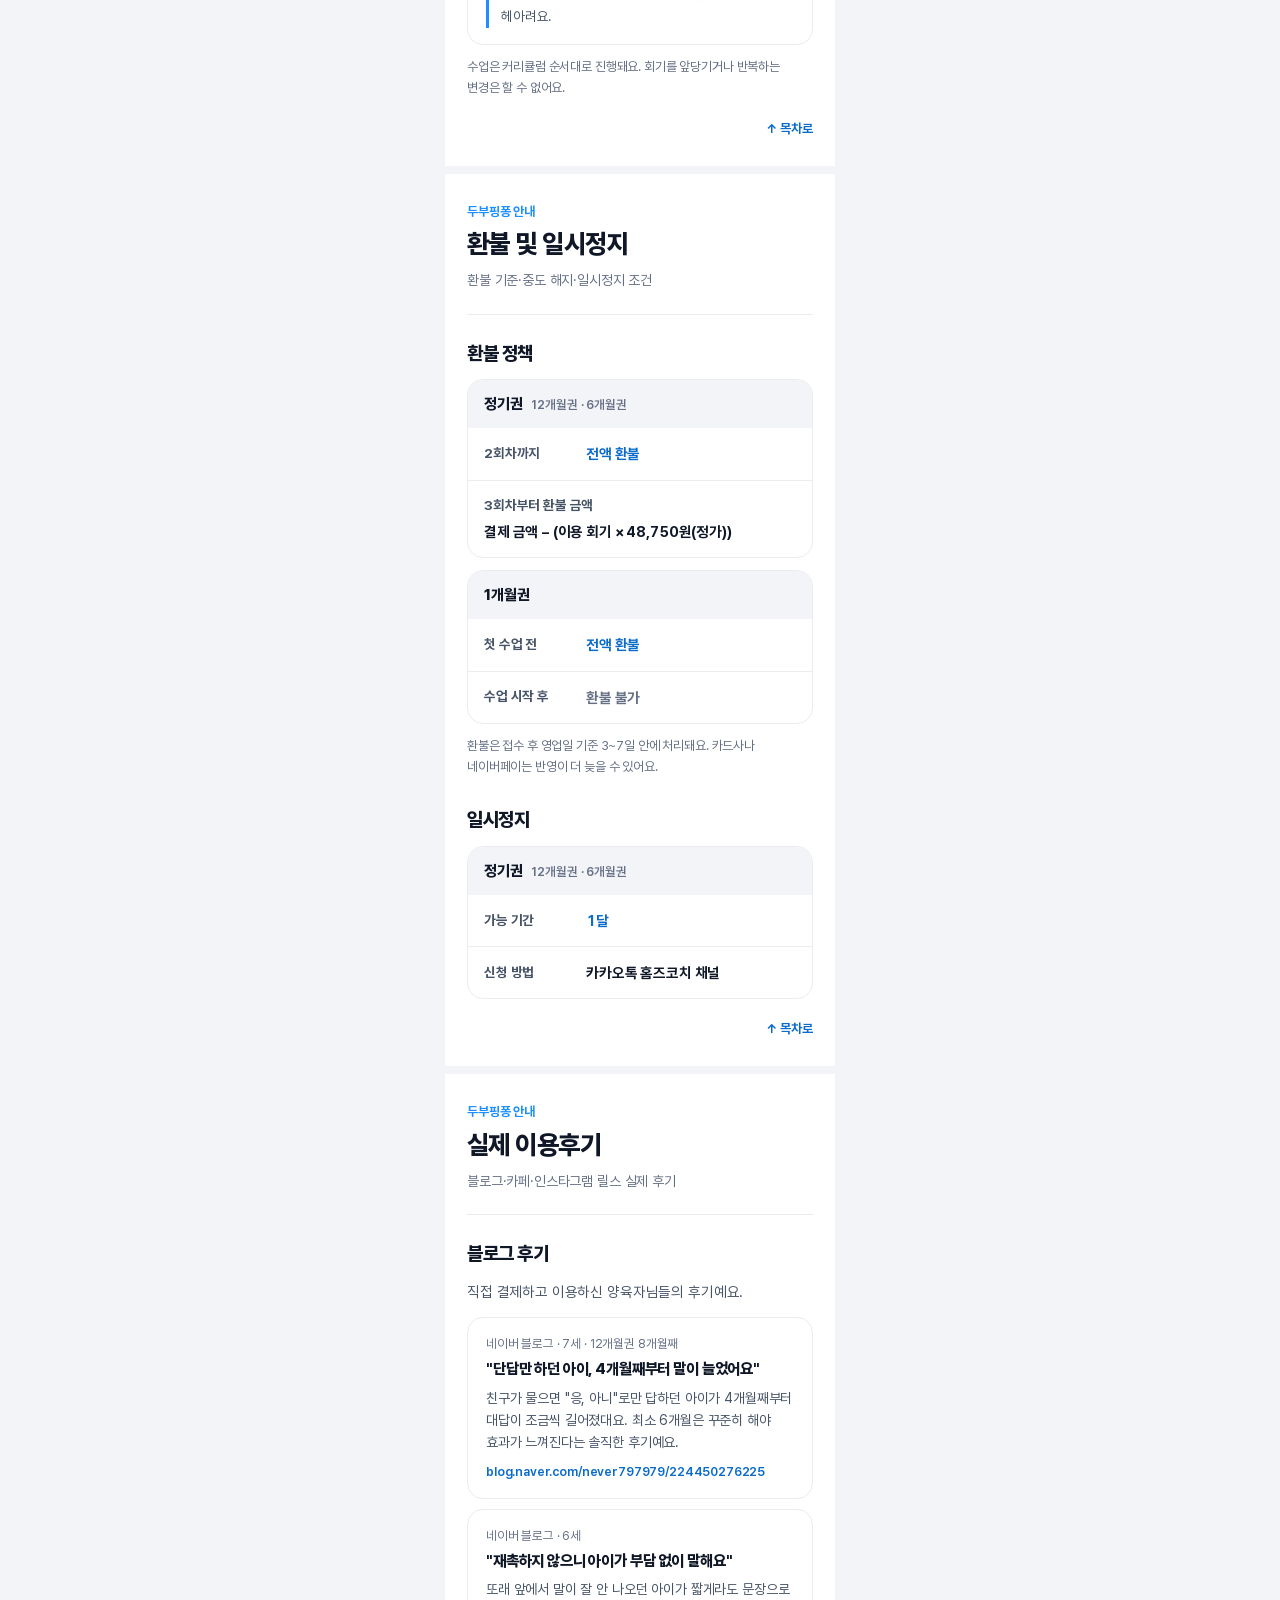
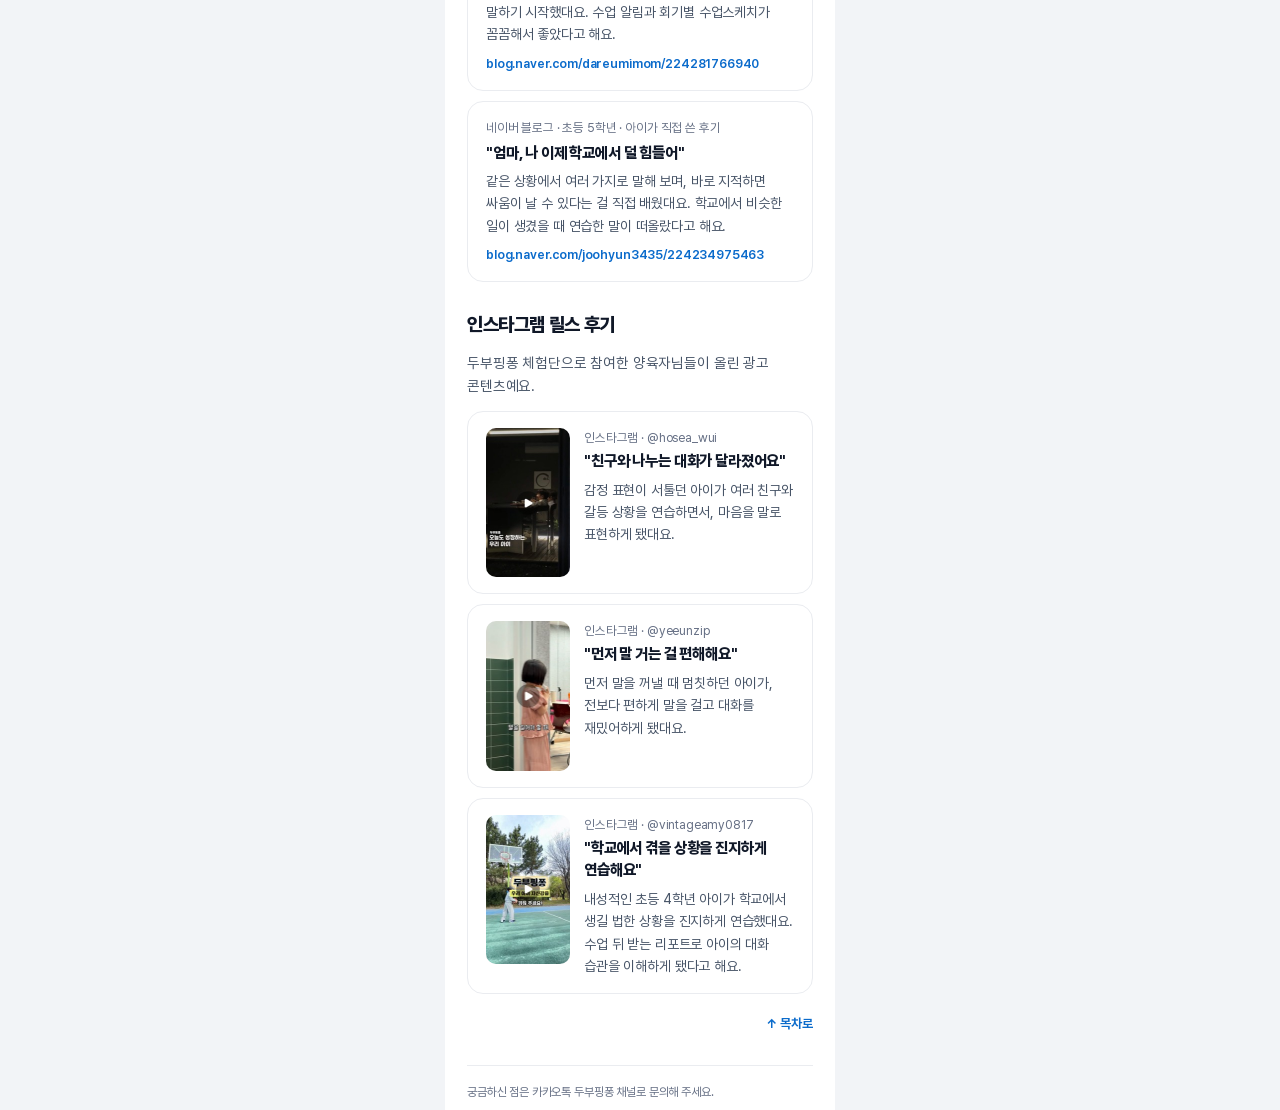
==== commit 4403b80f: "반응 속도 조절 안내를 카드로 Co-Authored-By: Claude Opus 5.5 <noreply@anthropic.com>" ====
--- a/index.html
+++ b/index.html
@@ -232,7 +232,12 @@
       <b>당일 수업은 날짜를 미룰 수 없어요.</b> 당일에 수업을 취소하거나 수업에 접속하지 않으면 1회 차감돼요.
     </div>
 
-    <p class="small mt12">양육자홈에서는 AI 친구의 반응 속도도 아이에게 맞게 조절할 수 있어요.</p>
+    <div class="chg mt12">
+      <div class="chg-h">AI 반응 속도 조절</div>
+      <ul>
+        <li>양육자홈에서 AI 친구의 <b>반응 속도</b>를 아이에게 맞게 조절할 수 있어요.</li>
+      </ul>
+    </div>
 
     <a class="btn mt16" href="https://ppisch.dubuhealth.in/app/login">양육자홈 바로가기</a>
     <a class="url" href="https://ppisch.dubuhealth.in/app/login">https://ppisch.dubuhealth.in/app/login</a>
